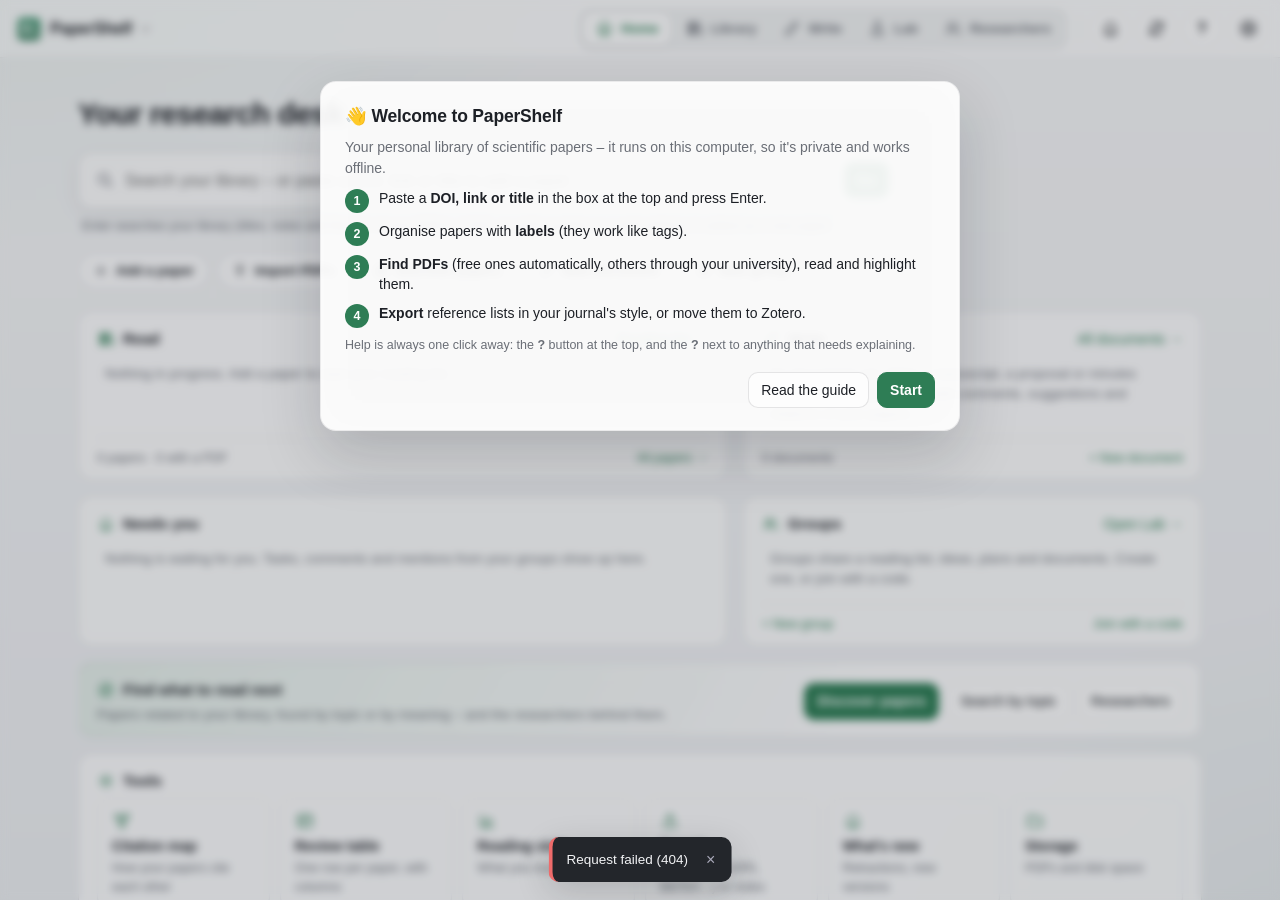
==== static/index.html @ 54913c56 "Version 2.27" ====
<!doctype html>
<html lang="en">
<head>
<meta charset="utf-8">
<meta name="viewport" content="width=device-width, initial-scale=1">
<title>PaperShelf</title>
<link rel="icon" type="image/png" sizes="32x32" href="/static/icons/icon-32.png">
<link rel="icon" type="image/png" sizes="192x192" href="/static/icons/icon-192.png">
<link rel="apple-touch-icon" href="/static/icons/icon-180.png">
<link rel="manifest" href="/manifest.webmanifest">
<meta name="theme-color" content="#f2f3f5" media="(prefers-color-scheme: light)">
<meta name="theme-color" content="#17181b" media="(prefers-color-scheme: dark)">
<meta name="application-name" content="PaperShelf">
<meta name="apple-mobile-web-app-title" content="PaperShelf">
<link rel="stylesheet" href="/static/style.css">
</head>
<body class="look-glass">
<script>/* the look before anything is drawn (no flash of the wrong colour) */ try { const l = JSON.parse(localStorage.getItem('papershelf-look') || '{}'); if (l.look === 'flat') document.body.classList.remove('look-glass'); if (l.accent && l.accent !== 'green') document.body.dataset.accent = l.accent; } catch (e) { /* ignore */ }</script>
<div class="app">
  <header>
    <div class="menu-wrap brand-wrap">
      <button class="brand" id="brand-btn" type="button" title="Home (click the arrow for the menu)"><img src="/static/icons/icon-64.png" alt="" width="26" height="26">PaperShelf<svg class="brand-car" viewBox="0 0 10 6" aria-hidden="true"><path d="M1 1l4 4 4-4" fill="none" stroke="currentColor" stroke-width="1.6" stroke-linecap="round" stroke-linejoin="round"/></svg></button>
      <div class="menu brand-menu" id="brand-menu"></div>
    </div>
    <div id="tabs" class="navtabs">
    <div class="nt-read-group">
    <form id="add-form" class="tab-library-only" autocomplete="off">
      <span class="add-plus" aria-hidden="true"><svg class="i" viewBox="0 0 24 24" aria-hidden="true"><path d="M12 5.5v13M5.5 12h13"/></svg></span>
      <input id="add-input" class="input" placeholder="Add a paper: DOI, link or title…  ( n )">
      <button class="btn primary" id="add-btn" type="submit">Add</button>
      <div class="menu-wrap">
        <button class="btn icon" type="button" id="more-btn" title="More ways to add: PDF files, many papers, a label, a group…" aria-label="More ways to add"><svg class="i" viewBox="0 0 24 24" aria-hidden="true"><path d="M7 10l5 5 5-5"/></svg></button>
        <div class="menu" id="more-menu"></div>
      </div>
    </form>
    </div>
    <div class="grow"></div>
    <div class="nt-tools" role="tablist">
      <button data-tab="home" class="nt" title="Home: your desk – what to read, what to write, what needs you, and every tool"><svg class="nt-ico" viewBox="0 0 24 24" aria-hidden="true"><path d="M4 11 12 4l8 7M6 9.8V20h4.5v-5.5h3V20H18V9.8" fill="none" stroke="currentColor" stroke-width="1.7" stroke-linejoin="round" stroke-linecap="round"/></svg><span>Home</span></button>
      <button data-tab="library" class="nt" title="All your papers, read ones included – with map, review tables, Discover and exports"><svg class="nt-ico" viewBox="0 0 24 24" aria-hidden="true"><path d="M4.5 4.5h3.2v15H4.5zM9.6 4.5h3.2v15H9.6zM14.6 5.6l3.1-.8 3.8 14.5-3.1.8z" fill="none" stroke="currentColor" stroke-width="1.7" stroke-linejoin="round"/><path d="M4.5 8h3.2M9.6 8h3.2M4.5 16h3.2M9.6 16h3.2" stroke="currentColor" stroke-width="1.4"/></svg><span>Library</span></button>
      <button data-tab="write" class="nt" title="Write: the documents of all your groups – write together, comment, suggest changes, cite your papers"><svg class="nt-ico" viewBox="0 0 24 24" aria-hidden="true"><path d="M5 19.5l1-4L16.5 5a1.9 1.9 0 0 1 2.7 2.7L8.7 18.2z" fill="none" stroke="currentColor" stroke-width="1.7" stroke-linejoin="round"/><path d="M14.5 7l2.6 2.6M5 19.5h5" fill="none" stroke="currentColor" stroke-width="1.6" stroke-linecap="round"/></svg><span>Write</span></button>
      <button data-tab="lab" class="nt" title="Lab: the research space of your groups – ideas, experiments, discussions, plans and tasks"><svg class="nt-ico" viewBox="0 0 24 24" aria-hidden="true"><path d="M9.5 3.5h5M10.5 3.5v5.2L5.3 17.6A2 2 0 0 0 7 20.5h10a2 2 0 0 0 1.7-2.9l-5.2-8.9V3.5" fill="none" stroke="currentColor" stroke-width="1.7" stroke-linejoin="round" stroke-linecap="round"/><path d="M7.6 14.5h8.8" stroke="currentColor" stroke-width="1.5"/></svg><span>Lab</span><span class="tab-n" id="tab-lab-n"></span></button>
      <button data-tab="people" class="nt" title="Researcher profiles: publications, citations, h-index"><svg class="nt-ico" viewBox="0 0 24 24" aria-hidden="true"><circle cx="9" cy="8.5" r="3.3" fill="none" stroke="currentColor" stroke-width="1.7"/><path d="M3 19.5c.6-3.4 3-5.3 6-5.3s5.4 1.9 6 5.3" fill="none" stroke="currentColor" stroke-width="1.7" stroke-linecap="round"/><path d="M15.6 5.6a3 3 0 0 1 0 5.8M17.6 14.4c1.8.6 3 2.3 3.4 5" fill="none" stroke="currentColor" stroke-width="1.7" stroke-linecap="round"/></svg><span>Researchers</span></button>
    </div>
    </div>
    <span class="hdr-sep" aria-hidden="true"></span>
    <button class="btn small update-btn" id="update-btn" style="display:none">⬆ Update</button>
    <button class="btn icon round feed-btn" id="feed-btn" type="button" title="What's new"><svg class="hb-ico" viewBox="0 0 24 24" aria-hidden="true"><path d="M6 16.5V11a6 6 0 0 1 12 0v5.5l1.6 1.8H4.4z" fill="none" stroke="currentColor" stroke-width="1.8" stroke-linejoin="round"/><path d="M10 20.5a2.2 2.2 0 0 0 4 0" fill="none" stroke="currentColor" stroke-width="1.8" stroke-linecap="round"/></svg><span class="feed-n" id="feed-n"></span></button>
    <button class="btn icon round" id="sync-btn" title="Update now"><svg class="sync-ico" viewBox="0 0 16 16" aria-hidden="true"><path d="M13.2 6.3A5.4 5.4 0 0 0 3.4 4.9M2.8 9.7a5.4 5.4 0 0 0 9.8 1.4" fill="none" stroke="currentColor" stroke-width="1.6" stroke-linecap="round"/><path d="M13.6 2.6v3.9H9.7M2.4 13.4V9.5h3.9" fill="none" stroke="currentColor" stroke-width="1.6" stroke-linecap="round" stroke-linejoin="round"/></svg></button>
    <button class="btn icon round" data-help="start" title="Guide and help"><span class="hb-q">?</span></button>
    <button class="btn icon round" id="settings-btn" title="Settings"><svg class="hb-ico" viewBox="0 0 24 24" aria-hidden="true"><path d="M12 15.2a3.2 3.2 0 1 0 0-6.4 3.2 3.2 0 0 0 0 6.4z" fill="none" stroke="currentColor" stroke-width="1.8"/><path d="M19.4 13.5a7.6 7.6 0 0 0 0-3l2-1.6-2-3.4-2.4 1a7.4 7.4 0 0 0-2.6-1.5L14 2.5h-4l-.4 2.5A7.4 7.4 0 0 0 7 6.5l-2.4-1-2 3.4 2 1.6a7.6 7.6 0 0 0 0 3l-2 1.6 2 3.4 2.4-1a7.4 7.4 0 0 0 2.6 1.5l.4 2.5h4l.4-2.5a7.4 7.4 0 0 0 2.6-1.5l2.4 1 2-3.4z" fill="none" stroke="currentColor" stroke-width="1.6" stroke-linejoin="round"/></svg></button>
  </header>

  <aside id="people-side" class="tab-people-only"></aside>
  <main id="people-main" class="tab-people-only"></main>
  <main id="lab-main" class="tab-lab-only"></main>
  <main id="home-main" class="tab-home-only"></main>
  <main id="write-main" class="tab-write-only"></main>

  <div id="side-hot"></div>
  <button class="btn icon side-toggle tab-people-only" id="people-side-toggle" type="button" title="Researchers list"><svg viewBox="0 0 16 16" aria-hidden="true"><path d="M2.5 4h11M2.5 8h11M2.5 12h11" stroke="currentColor" stroke-width="1.6" stroke-linecap="round"/></svg></button>
  <aside id="sidebar" class="tab-library-only">
    <div class="side-head"><span id="nav-head">Library</span><button id="side-pin" class="side-pin-btn" data-sidepin type="button" title="Keep the sidebar open"><svg viewBox="0 0 16 16" aria-hidden="true"><path d="M6 1.8h4l-.6 4 2.6 2.4v1.2H8.6V14L8 14.8 7.4 14V9.4H4V8.2l2.6-2.4z" fill="none" stroke="currentColor" stroke-width="1.3" stroke-linejoin="round"/></svg></button></div>
    <div id="nav"></div>
    <div class="side-head" id="labels-head"><span class="sec-toggle" data-sec="labels"></span><button id="new-group" type="button" title="New label">＋</button></div>
    <div id="labels-body"><div id="tree"></div></div>
    <div class="side-head" id="shares-head"><span class="sec-toggle" data-sec="shared"></span><button id="new-share" type="button" title="New group, or join one">＋</button></div>
    <div id="groups-body"><div id="sharelist"></div></div>
    <div class="side-head" id="kw-head">Keywords</div>
    <div id="kwcloud"></div>
  </aside>

  <main class="tab-library-only">
    <div class="view-head">
      <div class="vh-left"><button class="btn icon side-toggle" id="side-toggle" type="button" title="Show labels and lists (or move the mouse to the left edge)"><svg viewBox="0 0 16 16" aria-hidden="true"><path d="M2.5 4h11M2.5 8h11M2.5 12h11" stroke="currentColor" stroke-width="1.6" stroke-linecap="round"/></svg><span class="st-label">Labels</span></button>
        <div class="seg scope-seg" id="scope-seg" role="tablist"><button data-scope="library" title="Every paper, the ones you have read included – with the map and the review table"><svg class="i" viewBox="0 0 24 24" aria-hidden="true"><path d="M4.5 4.5h3.2v15H4.5zM9.6 4.5h3.2v15H9.6zM14.6 5.6l3.1-.8 3.8 14.5-3.1.8z"/><path d="M4.5 8h3.2M9.6 8h3.2M4.5 16h3.2M9.6 16h3.2"/></svg><span>All papers</span></button><button data-scope="reading" class="on" title="Only what you still have to read, or are reading"><svg class="i" viewBox="0 0 24 24" aria-hidden="true"><path d="M12 6.5C10.2 5 7.6 4.5 4 4.8v13.4c3.6-.3 6.2.2 8 1.7 1.8-1.5 4.4-2 8-1.7V4.8c-3.6-.3-6.2.2-8 1.7zM12 6.5v13.4"/></svg><span>Reading list</span><span class="tab-n" id="scope-n"></span></button><button data-scope="discover" title="Find what to read next: papers related to yours, or found by topic"><svg class="i" viewBox="0 0 24 24" aria-hidden="true"><circle cx="12" cy="12" r="8.5"/><path d="M15.6 8.4l-2.2 5-5 2.2 2.2-5z"/></svg><span>Discover</span></button></div>
        <div class="vh-title"><h1 id="view-title"></h1></div>
      </div>
      <div class="vh-center">
        <div class="seg mode-seg" id="mode-seg" role="tablist">
          <button data-mode="list" class="on" title="List of papers"><svg class="i" viewBox="0 0 24 24" aria-hidden="true"><path d="M5 7h14M5 12h14M5 17h14"/></svg><span class="ml">List</span></button>
          <button data-mode="map" title="Citation map of these papers"><svg class="i" viewBox="0 0 24 24" aria-hidden="true"><circle cx="6.5" cy="7" r="2.3"/><circle cx="17.5" cy="6.5" r="2.3"/><circle cx="12" cy="17.5" r="2.3"/><path d="M8.5 8.4l2.4 7M15.8 8.5l-2.6 7M8.9 7h6.3"/></svg><span class="ml">Map</span></button>
          <button data-mode="table" title="Review table of a label or a group: one row per paper, with columns such as aim, method, result… (in a group it is shared with the members)"><svg class="i" viewBox="0 0 24 24" aria-hidden="true"><rect x="4" y="5" width="16" height="14" rx="2.2"/><path d="M4 10h16M10 10v9"/></svg><span class="ml">Table</span></button>
        </div>
        <div class="filters" id="filters"></div>
      </div>
      <div class="head-right">
        <label class="search-box"><svg viewBox="0 0 24 24" aria-hidden="true"><circle cx="10.5" cy="10.5" r="6" fill="none" stroke="currentColor" stroke-width="1.9"/><path d="M15 15l5 5" stroke="currentColor" stroke-width="1.9" stroke-linecap="round"/></svg><input id="search" type="search" placeholder="Search titles, notes, PDFs…" title="Searches titles, authors, journals, keywords, abstracts, notes – and the text inside your PDFs"><kbd>/</kbd></label>
      </div>
    </div>
    <div class="sub view-sub-bar" id="view-sub"></div>
    <div class="toolbar" id="list-toolbar">
      <label class="sel-all" title="Select all the papers shown"><input type="checkbox" id="select-all"></label>
      <span class="count-label" id="count-label">0 papers</span>
      <div id="bulk">
        <select id="bulk-group"><option value="">Add label…</option></select>
        <select id="bulk-share"><option value="">Share…</option></select>
        <button class="btn small" id="bulk-remove" style="display:none">Remove this label</button>
        <select id="bulk-status"><option value="">Set status…</option><option value="to_read">To read</option><option value="reading">Reading</option><option value="read">Read</option></select>
        <button class="btn small" id="bulk-pdf">⬇ Find PDFs</button>
        <button class="btn small" id="bulk-delpdf" title="Move the PDF files of the selected papers to the Trash – the papers stay">🗑 Delete PDFs</button>
        <button class="btn small" id="bulk-notes" title="Download the notes of the selected papers, each with its reference">📝 Export notes</button>
        <button class="btn small danger" id="bulk-delete">Delete</button>
      </div>
      <div class="grow"></div>
      <label class="check" id="incl-sub-wrap" style="display:none"><input type="checkbox" id="incl-sub"> include sub-labels</label>
      <div class="view-opts">
        <label class="vo" title="Show the papers as one list, or grouped by label"><svg viewBox="0 0 24 24" aria-hidden="true"><rect x="3.5" y="4" width="17" height="6.5" rx="1.8" fill="none" stroke="currentColor" stroke-width="1.8"/><rect x="3.5" y="13.5" width="17" height="6.5" rx="1.8" fill="none" stroke="currentColor" stroke-width="1.8"/></svg><select id="arr-sel"><option value="list">No grouping</option><option value="each">By label</option><option value="combo">By label combination</option></select></label>
        <label class="vo" title="Sort"><svg viewBox="0 0 24 24" aria-hidden="true"><path d="M7 4v16M3.5 16.5 7 20l3.5-3.5M17 20V4M13.5 7.5 17 4l3.5 3.5" fill="none" stroke="currentColor" stroke-width="1.8" stroke-linecap="round" stroke-linejoin="round"/></svg><select id="sort"></select></label>
        <label class="vo vo-toggle" title="Show keywords and more under each paper"><input type="checkbox" id="details-toggle"><svg viewBox="0 0 24 24" aria-hidden="true"><path d="M4 6h16M4 11h10M4 16h16M4 20.5h7" fill="none" stroke="currentColor" stroke-width="1.8" stroke-linecap="round"/></svg><span>Details</span></label>
      </div>
      <button class="btn small vo-export" id="export-btn" title="Export references (APA, Nature… / Zotero / BibTeX) or notes"><svg viewBox="0 0 24 24" aria-hidden="true"><path d="M12 4v11M7.5 10.5 12 15l4.5-4.5M5 19.5h14" fill="none" stroke="currentColor" stroke-width="1.8" stroke-linecap="round" stroke-linejoin="round"/></svg><span>Export</span></button>
    </div>
    <div id="list"></div>
    <div id="map-view" class="mode-view"></div>
    <div id="discover-view" class="mode-view"></div>
    <div id="review-view" class="mode-view"></div>
  </main>
</div>

<section id="detail" aria-label="Paper details">
  <div class="d-top"><span class="saved" id="saved">✓ Saved</span><button class="btn small" id="close-detail">Close ✕</button></div>
  <div id="detail-body"></div>
</section>

<section id="reader" aria-label="PDF reader"></section>
<section id="help" aria-label="Guide"></section>

<input type="file" id="attach-input" accept="application/pdf,.pdf" hidden>
<input type="file" id="import-input" accept="application/pdf,.pdf" multiple hidden>
<div id="toasts"></div>
<div id="drop-overlay">Drop PDF files to add them to your library</div>

<script src="/static/iconize.js"></script>
<script src="/static/app.js"></script>
<script src="/static/graph.js"></script>
<script src="/static/discover.js"></script>
<script src="/static/reader.js"></script>
<script src="/static/people.js"></script>
<script src="/static/help.js"></script>
<script src="/static/update.js"></script>
<script src="/static/suggest.js"></script>
<script src="/static/shares.js"></script>
<script src="/static/home.js"></script>
<script src="/static/notes.js"></script>
<script src="/static/appinstall.js"></script>
<script src="/static/smart.js"></script>
  <script src="/static/docs.js"></script>
  <script src="/static/lab.js"></script>
</body>
</html>
---- static/style.css ----
:root {
  --bg: #f5f4f0; --panel: #ffffff; --side: #ecebe6; --border: #dedcd4; --border-soft: #eae8e1;
  --text: #1d2026; --muted: #6a6e76; --faint: #9a9da3;
  --accent: #2e7d55; --accent-ink: #ffffff; --accent-soft: #e2f1e8;
  --danger: #c23b3b; --ok: #2b8551; --warn: #b7791f;
  --chip: #eeece6; --hover: #f1f0eb; --sel: #e6f2ea;
  --shadow: 0 10px 34px rgba(20, 22, 26, .16); --radius: 10px;
}
@media (prefers-color-scheme: dark) {
  :root {
    --bg: #16171a; --panel: #1e2023; --side: #1a1b1e; --border: #2f3237; --border-soft: #26282c;
    --text: #e6e7e9; --muted: #9c9fa6; --faint: #6f737a;
    --accent: #5cc48b; --accent-ink: #0d1a12; --accent-soft: #1d3527;
    --danger: #ef6b6b; --ok: #4fc282; --warn: #e2a84b;
    --chip: #2a2c31; --hover: #24262a; --sel: #1c2c22; --shadow: 0 10px 34px rgba(0,0,0,.55);
  }
}
* { box-sizing: border-box; }
html, body { height: 100%; margin: 0; }
body { font: 14px/1.45 -apple-system, BlinkMacSystemFont, "SF Pro Text", "Segoe UI", Roboto, sans-serif;
  background: var(--bg); color: var(--text); -webkit-font-smoothing: antialiased; }
button, input, select, textarea { font: inherit; color: inherit; }
a { color: var(--accent); }
.app { display: grid; grid-template-columns: 264px 1fr; grid-template-rows: minmax(58px, auto) 1fr; height: 100vh; }

/* Header */
header { grid-column: 1 / 3; display: flex; align-items: center; gap: 12px; padding: 0 14px;
  background: var(--panel); border-bottom: 1px solid var(--border); }
.brand { display: flex; align-items: center; gap: 8px; font-weight: 700; font-size: 16px; width: 236px; flex-shrink: 0; letter-spacing: -.01em; }
.brand span { font-size: 20px; }
#add-form { flex: 1; display: flex; gap: 6px; min-width: 0; max-width: 760px; position: relative; }
.input { background: var(--bg); border: 1px solid var(--border); border-radius: 8px; padding: 8px 11px; outline: none; min-width: 0; }
.input:focus { border-color: var(--accent); box-shadow: 0 0 0 3px var(--accent-soft); }
#add-input { flex: 1; }
#search { width: 240px; }
.btn { display: inline-flex; align-items: center; gap: 6px; border: 1px solid var(--border); background: var(--panel);
  border-radius: 8px; padding: 7px 12px; cursor: pointer; white-space: nowrap; text-decoration: none; color: var(--text); }
.btn:hover { background: var(--hover); }
.btn.primary { background: var(--accent); border-color: var(--accent); color: var(--accent-ink); font-weight: 600; }
.btn.primary:hover { filter: brightness(1.06); }
.btn.danger { color: var(--danger); }
.btn.small { padding: 4px 9px; font-size: 13px; }
.btn.icon { padding: 7px 10px; }
.btn:disabled { opacity: .55; cursor: default; }
.btn.busy { pointer-events: none; opacity: .75; }
.spin { width: 13px; height: 13px; border: 2px solid currentColor; border-right-color: transparent; border-radius: 50%; animation: spin .7s linear infinite; display: inline-block; }
@keyframes spin { to { transform: rotate(360deg); } }
.menu-wrap { position: relative; }
.menu { position: absolute; top: calc(100% + 6px); right: 0; background: var(--panel); border: 1px solid var(--border);
  border-radius: var(--radius); box-shadow: var(--shadow); padding: 6px; min-width: 230px; z-index: 40; display: none; }
.menu.open { display: block; }
.menu button { display: block; width: 100%; text-align: left; border: 0; background: none; padding: 8px 10px; border-radius: 6px; cursor: pointer; }
.menu button:hover { background: var(--hover); }
.menu small { display: block; color: var(--muted); font-size: 12px; }

/* Sidebar */
aside { background: var(--side); border-right: 1px solid var(--border); overflow-y: auto; padding: 12px 8px 30px; }
.side-head { display: flex; align-items: center; justify-content: space-between; font-size: 11px; font-weight: 700;
  text-transform: uppercase; letter-spacing: .06em; color: var(--muted); padding: 14px 8px 6px; }
.side-head button { border: 0; background: none; color: var(--muted); cursor: pointer; font-size: 17px; line-height: 1; padding: 0 4px; border-radius: 4px; }
.side-head button:hover { color: var(--text); background: var(--hover); }
.side-head.drop { background: var(--accent-soft); border-radius: 6px; }
.nav-item { display: flex; align-items: center; gap: 7px; padding: 6px 8px; border-radius: 7px; cursor: pointer; user-select: none; position: relative; }
.nav-item:hover { background: var(--hover); }
.nav-item.active { background: var(--accent-soft); color: var(--accent); font-weight: 600; }
.nav-item .ico { width: 18px; text-align: center; flex-shrink: 0; opacity: .85; }
.nav-item .label { flex: 1; overflow: hidden; text-overflow: ellipsis; white-space: nowrap; }
.nav-item .count { color: var(--faint); font-size: 12px; font-variant-numeric: tabular-nums; }
.nav-item.drop { outline: 2px dashed var(--accent); background: var(--accent-soft); }
.caret { width: 14px; font-size: 11px; color: var(--muted); text-align: center; flex-shrink: 0; cursor: pointer; }
.caret.invisible { visibility: hidden; }
.g-actions { display: none; gap: 1px; }
.group-item:hover .g-actions, .share-item:hover .g-actions { display: flex; }
.group-item:hover .count { display: none; }
.g-actions button { border: 0; background: none; cursor: pointer; padding: 1px 4px; border-radius: 4px; font-size: 12px; color: var(--muted); }
.g-actions button:hover { background: var(--panel); color: var(--text); }
.empty-hint { color: var(--muted); font-size: 12.5px; padding: 4px 10px 8px; line-height: 1.4; }
#kwcloud { display: flex; flex-wrap: wrap; gap: 5px; padding: 2px 6px; }
.kw { border: 1px solid var(--border); background: var(--panel); border-radius: 20px; padding: 2px 9px; font-size: 12px; cursor: pointer; }
.kw span { color: var(--faint); margin-left: 2px; }
.kw:hover { border-color: var(--accent); }
.kw.active { background: var(--accent); border-color: var(--accent); color: var(--accent-ink); }
.kw.active span { color: inherit; opacity: .8; }

/* Main list */
main { display: flex; flex-direction: column; min-width: 0; overflow: hidden; }
.view-head { padding: 18px 24px 8px; display: flex; align-items: flex-end; justify-content: space-between; gap: 16px; flex-wrap: wrap; }
.view-head h1 { margin: 0; font-size: 21px; letter-spacing: -.015em; }
.view-head .sub { color: var(--muted); font-size: 13px; margin-top: 2px; }
.filters { display: flex; gap: 6px; flex-wrap: wrap; }
.fchip { display: inline-flex; align-items: center; gap: 6px; background: var(--accent-soft); color: var(--accent); border-radius: 20px; padding: 3px 6px 3px 10px; font-size: 12.5px; }
.fchip button { border: 0; background: none; color: inherit; cursor: pointer; font-size: 14px; line-height: 1; padding: 0 3px; }
.toolbar { display: flex; align-items: center; gap: 8px; padding: 8px 24px; border-bottom: 1px solid var(--border-soft); flex-wrap: wrap; min-height: 50px; }
.toolbar .grow { flex: 1; }
.toolbar label.check { display: flex; align-items: center; gap: 7px; color: var(--muted); cursor: pointer; }
.toolbar select { background: var(--panel); border: 1px solid var(--border); border-radius: 8px; padding: 6px 8px; }
#bulk { display: none; align-items: center; gap: 6px; flex-wrap: wrap; }
#bulk.show { display: flex; }
#list { flex: 1; overflow-y: auto; padding: 6px 14px 60px; }
.row { display: grid; grid-template-columns: 22px 26px 1fr auto; gap: 8px; align-items: start; padding: 11px 10px;
  border-radius: var(--radius); cursor: pointer; border: 1px solid transparent; }
.row:hover { background: var(--panel); border-color: var(--border-soft); }
.row.selected { background: var(--sel); }
.row.open { border-color: var(--accent); background: var(--panel); }
.row input[type=checkbox] { margin-top: 4px; cursor: pointer; }
.star { border: 0; background: none; cursor: pointer; font-size: 17px; line-height: 1.2; color: var(--faint); padding: 0; }
.star.on { color: #e0a100; }
.row-title { font-weight: 600; font-size: 14.5px; line-height: 1.35; }
.row-meta { color: var(--muted); font-size: 13px; margin-top: 2px; }
.row-chips { display: flex; flex-wrap: wrap; gap: 4px; margin-top: 6px; }
.chip { background: var(--chip); border-radius: 5px; padding: 1px 7px; font-size: 11.5px; color: var(--muted); }
.chip:hover { color: var(--accent); }
.row-side { display: flex; flex-direction: column; align-items: flex-end; gap: 6px; }
.pill { font-size: 11px; font-weight: 600; border-radius: 20px; padding: 2px 8px; white-space: nowrap; }
.s-to_read { background: var(--chip); color: var(--muted); }
.s-reading { background: rgba(183, 121, 31, .15); color: var(--warn); }
.s-read { background: rgba(43, 133, 81, .14); color: var(--ok); }
.pdf-badge { font-size: 10.5px; font-weight: 700; color: var(--danger); border: 1px solid currentColor; border-radius: 4px; padding: 0 4px; letter-spacing: .03em; }
.empty { text-align: center; color: var(--muted); padding: 70px 20px; max-width: 520px; margin: 0 auto; }
.empty h2 { color: var(--text); font-size: 18px; margin: 10px 0 6px; }
.empty .big { font-size: 42px; }
.empty ul { text-align: left; display: inline-block; margin: 14px 0 0; padding-left: 18px; line-height: 1.8; }
.empty code, code { background: var(--chip); border-radius: 4px; padding: 1px 5px; font-size: 12.5px; }

/* Detail drawer */
#detail { position: fixed; top: var(--hdr, 58px); right: 0; bottom: 0; width: min(500px, 100vw); background: var(--panel);
  border-left: 1px solid var(--border); box-shadow: var(--shadow); transform: translateX(105%); transition: transform .2s ease;
  display: flex; flex-direction: column; z-index: 30; }
#detail.open { transform: none; }
@media (min-width: 1250px) { body.detail-open main.tab-library-only { margin-right: min(500px, 100vw); } }
.d-top { display: flex; align-items: center; justify-content: space-between; padding: 12px 18px; border-bottom: 1px solid var(--border-soft); }
.d-top .saved { color: var(--ok); font-size: 12.5px; opacity: 0; transition: opacity .3s; }
.d-top .saved.show { opacity: 1; }
#detail-body { overflow-y: auto; padding: 14px 18px 40px; }
.d-actions { display: flex; flex-wrap: wrap; gap: 6px; margin-bottom: 14px; }
.seg { display: inline-flex; border: 1px solid var(--border); border-radius: 8px; overflow: hidden; margin-bottom: 14px; }
.seg button { border: 0; background: var(--panel); padding: 6px 14px; cursor: pointer; border-right: 1px solid var(--border); }
.seg button:last-child { border-right: 0; }
.seg button.on { background: var(--accent); color: var(--accent-ink); font-weight: 600; }
.fld { display: block; margin-bottom: 12px; }
.fld > span, .fld > summary { display: block; font-size: 11.5px; font-weight: 700; color: var(--muted); text-transform: uppercase; letter-spacing: .04em; margin-bottom: 4px; cursor: default; }
.fld > summary { cursor: pointer; }
.fld em { text-transform: none; font-weight: 400; letter-spacing: 0; font-style: normal; color: var(--faint); }
.fld input, .fld textarea, .fld select { width: 100%; background: var(--bg); border: 1px solid var(--border); border-radius: 7px; padding: 7px 9px; outline: none; resize: vertical; }
.fld input:focus, .fld textarea:focus, .fld select:focus { border-color: var(--accent); box-shadow: 0 0 0 3px var(--accent-soft); }
.fld textarea[data-f=title] { font-weight: 600; font-size: 15px; }
.grid3 { display: grid; grid-template-columns: 1fr 1fr 1fr; gap: 8px; }
.grid3 .span2 { grid-column: span 2; }
.kw-edit { display: flex; flex-wrap: wrap; gap: 5px; align-items: center; background: var(--bg); border: 1px solid var(--border); border-radius: 7px; padding: 6px; }
.kw-edit .chip { display: inline-flex; align-items: center; gap: 3px; color: var(--text); font-size: 12.5px; padding: 2px 4px 2px 8px; }
.kw-edit .chip button { border: 0; background: none; cursor: pointer; color: var(--muted); padding: 0 3px; }
.kw-edit input { border: 0 !important; box-shadow: none !important; background: none !important; flex: 1; min-width: 120px; padding: 3px !important; }
.group-checks { background: var(--bg); border: 1px solid var(--border); border-radius: 7px; padding: 6px 8px; max-height: 190px; overflow-y: auto; }
.group-checks label { display: flex; align-items: center; gap: 7px; padding: 2px 0; cursor: pointer; }
.cite-box { background: var(--bg); border: 1px solid var(--border); border-radius: 7px; padding: 9px 11px; padding-left: 30px; text-indent: -20px; font-family: "Times New Roman", Georgia, serif; font-size: 15px; line-height: 1.5; word-break: break-word; }
.d-foot { color: var(--faint); font-size: 12px; margin-top: 18px; word-break: break-all; }
.linklike { border: 0; background: none; color: var(--accent); cursor: pointer; padding: 0; font-size: inherit; }

/* Modals, toasts, overlay */
.modal-wrap { position: fixed; inset: 0; background: rgba(10, 12, 16, .38); display: flex; align-items: flex-start; justify-content: center; padding: 9vh 16px; z-index: 60; overflow-y: auto; }
.modal { background: var(--panel); border-radius: 14px; box-shadow: var(--shadow); width: 470px; max-width: 100%; padding: 20px 22px; }
.modal.wide { width: 640px; }
.modal h3 { margin: 0 0 6px; font-size: 17px; }
.modal p { margin: 4px 0 10px; }
.muted { color: var(--muted); }
.modal .input.wide, .modal textarea.input { width: 100%; }
.modal-actions { display: flex; justify-content: flex-end; gap: 8px; margin-top: 18px; flex-wrap: wrap; }
.opt { display: flex; gap: 10px; align-items: flex-start; padding: 8px 10px; border: 1px solid var(--border); border-radius: 8px; margin-bottom: 6px; cursor: pointer; }
.opt:has(input:checked) { border-color: var(--accent); background: var(--accent-soft); }
.opt input { margin-top: 3px; }
.opt small { display: block; color: var(--muted); }
.opt.disabled { opacity: .5; pointer-events: none; }
.section-label { font-size: 11.5px; font-weight: 700; color: var(--muted); text-transform: uppercase; letter-spacing: .04em; margin: 14px 0 6px; }
.progress-list { max-height: 260px; overflow-y: auto; font-size: 13px; margin-top: 10px; }
.progress-list div { padding: 3px 0; border-bottom: 1px solid var(--border-soft); overflow: hidden; text-overflow: ellipsis; white-space: nowrap; }
.tried { font-size: 12.5px; color: var(--muted); margin: 8px 0 0; padding-left: 18px; }
.tried li { margin-bottom: 3px; word-break: break-all; }
.bookmarklet { display: inline-block; background: var(--accent); color: var(--accent-ink); font-weight: 600; text-decoration: none; padding: 6px 12px; border-radius: 8px; cursor: grab; margin: 4px 6px 4px 0; }
#toasts { position: fixed; bottom: 18px; left: 50%; transform: translateX(-50%); display: flex; flex-direction: column; gap: 8px; z-index: 80; align-items: center; pointer-events: none; }
.toast { pointer-events: auto; background: #23262b; color: #f2f3f5; border-radius: 10px; padding: 10px 10px 10px 14px; box-shadow: var(--shadow); display: flex; gap: 12px; align-items: center; max-width: min(620px, 92vw); font-size: 13.5px; animation: up .18s ease; }
.toast.ok { border-left: 4px solid #4fc282; }
.toast.error { border-left: 4px solid #ef6b6b; }
.toast.info { border-left: 4px solid var(--accent); }
.toast button { background: none; border: 0; color: #aab; cursor: pointer; font-size: 16px; }
.toast.out { opacity: 0; transition: opacity .2s; }
@keyframes up { from { transform: translateY(8px); opacity: 0; } }
#drop-overlay { position: fixed; inset: 0; background: color-mix(in srgb, var(--accent) 14%, transparent); border: 3px dashed var(--accent); z-index: 70; display: none; align-items: center; justify-content: center; font-size: 20px; font-weight: 700; color: var(--accent); pointer-events: none; }
#drop-overlay.show { display: flex; }

@media (max-width: 860px) {
  .app { grid-template-columns: 1fr; }
  aside { display: none; }
  .brand { width: auto; }
  #search { width: 140px; }
}

/* ---------- v2 additions ---------- */
.small { font-size: 12.5px; }
.grow { flex: 1; }
.head-right { display: flex; align-items: center; gap: 10px; flex-wrap: wrap; justify-content: flex-end; }
.mode-seg { margin-bottom: 0; }
.mode-seg button { padding: 5px 12px; font-size: 13px; }
.mode-view { flex: 1; min-height: 0; display: none; }
#discover-view { overflow-y: auto; padding: 4px 24px 60px; }
.gchip { background: var(--chip); color: var(--muted); border-radius: 5px; padding: 1px 7px; font-size: 11.5px; cursor: pointer; }
.gchip:hover { text-decoration: underline; }
.hl-badge { font-size: 11px; color: var(--muted); }
#sync-btn { display: inline-flex; align-items: center; justify-content: center; }
.btn.round { border-radius: 50%; width: 36px; height: 36px; padding: 0; }
#sync-btn .sync-ico { width: 17px; height: 17px; }
#sync-btn.spinning .sync-ico { animation: spin 1s linear infinite; transform-origin: 50% 50%; }
#sync-btn.warn { color: var(--danger); border-color: var(--danger); }
.fld-row { display: flex !important; align-items: center; justify-content: space-between; gap: 8px; }
.fld-row select { width: auto !important; text-transform: none; font-weight: 400; letter-spacing: 0; font-size: 12.5px; padding: 3px 6px !important; }
.net-box, .hl-summary { background: var(--bg); border: 1px solid var(--border); border-radius: 7px; padding: 9px 11px; font-size: 13px; }
.net-box ul { margin: 4px 0 6px; padding-left: 18px; }
.net-box li { margin: 2px 0; }
.net-box .linklike { text-align: left; }
.net-sub { margin-top: 8px; font-weight: 600; font-size: 12.5px; }
details.help { margin: 8px 0; font-size: 13px; }
details.help summary { cursor: pointer; color: var(--accent); }
details.help ol { padding-left: 20px; line-height: 1.55; }
p.small { font-size: 12.5px; }

/* Map */
#map-view { flex-direction: column; }
.map-bar { display: flex; align-items: center; gap: 10px; padding: 8px 24px; border-bottom: 1px solid var(--border-soft); flex-wrap: wrap; }
.map-bar select { background: var(--panel); border: 1px solid var(--border); border-radius: 8px; padding: 5px 8px; }
.map-bar label.check { display: flex; align-items: center; gap: 6px; color: var(--muted); cursor: pointer; font-size: 13px; }
.small-seg { margin: 0; }
.small-seg button { padding: 4px 10px; font-size: 12.5px; }
.map-wrap { position: relative; flex: 1; min-height: 300px; overflow: hidden; }
#map-canvas { position: absolute; inset: 0; cursor: grab; }
.map-tip { position: absolute; display: none; max-width: 320px; background: var(--panel); border: 1px solid var(--border); box-shadow: var(--shadow); border-radius: 9px; padding: 9px 11px; font-size: 12.5px; pointer-events: none; z-index: 2; }
.map-tip b { display: block; font-size: 13px; margin-bottom: 3px; }
.map-legend { position: absolute; left: 14px; bottom: 34px; background: color-mix(in srgb, var(--panel) 88%, transparent); border: 1px solid var(--border-soft); border-radius: 8px; padding: 7px 10px; font-size: 12px; max-width: 240px; }
.map-legend div { display: flex; align-items: center; gap: 7px; margin: 2px 0; white-space: nowrap; overflow: hidden; text-overflow: ellipsis; }
.dot { width: 10px; height: 10px; border-radius: 50%; display: inline-block; flex-shrink: 0; }
.dot.ghost { border: 1.5px dashed var(--muted); }
.map-msg { position: absolute; top: 40%; left: 50%; transform: translate(-50%, -50%); text-align: center; color: var(--muted); background: var(--panel); padding: 14px 20px; border-radius: 10px; border: 1px solid var(--border-soft); }
.map-help { position: absolute; left: 14px; bottom: 8px; }

/* Discover */
.s-head { display: flex; align-items: center; justify-content: space-between; gap: 10px; padding: 10px 0; }
.s-note { background: var(--accent-soft); border-radius: 8px; padding: 9px 12px; font-size: 13px; display: flex; align-items: center; gap: 10px; justify-content: space-between; flex-wrap: wrap; }
.s-section h3 { margin: 22px 0 2px; font-size: 15px; }
.s-section > p { margin: 0 0 10px; }
.s-grid { display: grid; grid-template-columns: repeat(auto-fill, minmax(340px, 1fr)); gap: 10px; }
.s-card { background: var(--panel); border: 1px solid var(--border-soft); border-radius: var(--radius); padding: 11px 13px; display: flex; flex-direction: column; gap: 4px; }
.s-title { font-weight: 600; line-height: 1.35; }
.s-meta { color: var(--muted); font-size: 12.5px; }
.s-foot { display: flex; align-items: center; gap: 8px; margin-top: auto; padding-top: 6px; }
.s-reason { font-size: 11.5px; background: var(--chip); border-radius: 5px; padding: 2px 7px; color: var(--muted); }
.big-spin { width: 28px; height: 28px; color: var(--accent); }

/* Reader */
#reader { position: fixed; inset: 0; z-index: 50; background: var(--bg); display: none; flex-direction: column; }
#reader.open { display: flex; }
.r-bar { display: flex; align-items: center; gap: 12px; padding: 8px 14px; background: var(--panel); border-bottom: 1px solid var(--border); }
.r-title { flex: 1; min-width: 0; font-weight: 600; white-space: nowrap; overflow: hidden; text-overflow: ellipsis; }
.r-tools { display: flex; align-items: center; gap: 6px; flex-wrap: wrap; }
.r-zoom { min-width: 42px; text-align: center; }
.r-colors { display: inline-flex; gap: 4px; margin: 0 6px; }
.r-color { width: 20px; height: 20px; border-radius: 50%; border: 2px solid transparent; cursor: pointer; padding: 0; box-shadow: inset 0 0 0 1px rgba(0,0,0,.15); }
.r-color.on { border-color: var(--text); }
.r-body { flex: 1; display: flex; min-height: 0; }
.r-pages { flex: 1; overflow: auto; padding: 20px 24px 60px; background: #8a8d93; display: flex; flex-direction: column; align-items: center; gap: 16px; }
@media (prefers-color-scheme: dark) { .r-pages { background: #0d0e10; } }
.r-loading { color: #fff; padding: 40px; }
.r-page { position: relative; background: #fff; box-shadow: 0 2px 12px rgba(0,0,0,.35); flex-shrink: 0; }
.r-page canvas { position: absolute; left: 0; top: 0; }
.r-pnum { position: absolute; right: -34px; bottom: 0; font-size: 11px; color: rgba(255,255,255,.75); }
.hl-layer { position: absolute; inset: 0; pointer-events: none; }
.hl { position: absolute; opacity: .38; mix-blend-mode: multiply; border-radius: 2px; }
.hl.has-note { box-shadow: 0 2px 0 0 rgba(0,0,0,.45); }
.hl.flash { animation: flash 1.2s ease; }
@keyframes flash { 0%, 100% { opacity: .38; } 30%, 60% { opacity: .9; } }
.r-side { width: 300px; flex-shrink: 0; background: var(--panel); border-left: 1px solid var(--border); display: flex; flex-direction: column; min-height: 0; }
.r-side-head { font-weight: 700; padding: 12px 14px 2px; }
.r-hint { padding: 0 14px 8px; }
#r-list { flex: 1; overflow-y: auto; padding: 0 10px; }
.r-item { border: 1px solid var(--border-soft); border-radius: 8px; padding: 7px 9px; margin-bottom: 7px; cursor: pointer; font-size: 12.5px; }
.r-item:hover { border-color: var(--accent); }
.r-item-head { display: flex; align-items: center; gap: 6px; color: var(--muted); font-size: 11.5px; margin-bottom: 2px; }
.r-item-text { display: -webkit-box; -webkit-line-clamp: 4; -webkit-box-orient: vertical; overflow: hidden; }
.r-item-note { margin-top: 4px; padding-top: 4px; border-top: 1px dashed var(--border); color: var(--accent); }
.r-side-foot { display: flex; gap: 6px; padding: 10px; border-top: 1px solid var(--border-soft); }
.r-pop { position: fixed; display: none; z-index: 55; background: var(--panel); border: 1px solid var(--border); box-shadow: var(--shadow); border-radius: 10px; padding: 8px; width: 300px; }
.r-pop-row { display: flex; align-items: center; gap: 6px; }
.r-pop textarea { width: 100%; margin-top: 6px; }
.r-quote { font-size: 12.5px; color: var(--muted); margin: 6px 2px 0; max-height: 90px; overflow: auto; }
body.reader-open { overflow: hidden; }

/* PDF.js text layer (from pdf_viewer.css, Apache-2.0) */
.textLayer { position: absolute; text-align: initial; inset: 0; overflow: clip; opacity: 1; line-height: 1; text-size-adjust: none; -webkit-text-size-adjust: none; forced-color-adjust: none; transform-origin: 0 0; caret-color: CanvasText; z-index: 0; }
.textLayer :is(span, br) { color: transparent; position: absolute; white-space: pre; cursor: text; transform-origin: 0% 0%; }
.textLayer > :not(.markedContent), .textLayer .markedContent span:not(.markedContent) { z-index: 1; }
.textLayer span.markedContent { top: 0; height: 0; }
.textLayer ::selection { background: rgba(0, 0, 255, .25); }
.textLayer br::selection { background: transparent; }
.textLayer .endOfContent { display: block; position: absolute; inset: 100% 0 0; z-index: 0; cursor: default; user-select: none; }
.textLayer.selecting .endOfContent { top: 0; }
.s-reason, .s-foot .muted { white-space: nowrap; }
.s-foot { flex-wrap: wrap; }
.group-checks input[type=checkbox], .fld input[type=checkbox] { width: auto; margin: 0; }
.group-checks label { justify-content: flex-start; }

/* ---------- v3: tabs, library access, researchers ---------- */
.brand { width: auto; margin-right: 4px; }
header .tabs { margin: 0; flex-shrink: 0; }
header .tabs button { padding: 6px 12px; font-size: 13px; }
.tab-people-only { display: none !important; }
body.tab-people .tab-people-only { display: revert !important; }
body.tab-people aside.tab-people-only, body.tab-people main.tab-people-only { display: block !important; }
body.tab-people .tab-library-only { display: none !important; }
body.tab-people #detail { display: none; }
.proxy-row { display: grid; grid-template-columns: 1fr 2fr auto auto; gap: 6px; margin-bottom: 6px; }
.lib-btns { display: flex; flex-wrap: wrap; gap: 6px; margin: -6px 0 14px; }
.lib-btns .btn { border-style: dashed; }

/* Researchers */
#people-side { background: var(--side); border-right: 1px solid var(--border); overflow-y: auto; padding: 12px 8px 30px; }
#people-main { overflow-y: auto; padding: 18px 28px 80px; }
.person-item { display: flex; align-items: center; gap: 9px; padding: 7px 8px; border-radius: 8px; cursor: pointer; }
.person-item:hover { background: var(--hover); }
.person-item.active { background: var(--accent-soft); }
.person-item .pi-name { font-weight: 600; font-size: 13.5px; }
.person-item .pi-sub { color: var(--muted); font-size: 12px; white-space: nowrap; overflow: hidden; text-overflow: ellipsis; max-width: 170px; }
.avatar { border-radius: 50%; object-fit: cover; flex-shrink: 0; display: inline-flex; align-items: center; justify-content: center; background: var(--accent-soft); color: var(--accent); font-weight: 700; }
.me-badge { font-size: 10px; background: var(--accent); color: var(--accent-ink); border-radius: 4px; padding: 0 5px; margin-left: 4px; }
.p-search { max-width: 760px; margin: 30px auto; }
.p-search h1 { font-size: 22px; margin: 0 0 6px; }
.p-search form { display: flex; gap: 8px; margin: 16px 0; }
.p-search input { flex: 1; font-size: 15px; padding: 10px 13px; }
.cand { display: flex; gap: 12px; align-items: center; background: var(--panel); border: 1px solid var(--border-soft); border-radius: var(--radius); padding: 12px 14px; margin-bottom: 8px; }
.cand .grow { min-width: 0; }
.src-badge { font-size: 10.5px; font-weight: 700; border-radius: 4px; padding: 1px 5px; margin-right: 3px; background: var(--chip); color: var(--muted); }
.src-badge.orcid { background: #a6ce39; color: #fff; }
.src-badge.openalex { background: #e8eefc; color: #2c64d6; }
.hero { display: flex; gap: 20px; align-items: flex-start; background: var(--panel); border: 1px solid var(--border-soft); border-radius: 14px; padding: 20px; }
.hero h1 { margin: 0 0 4px; font-size: 24px; }
.hero .cur { font-size: 14.5px; }
.hero .links { margin-top: 8px; display: flex; gap: 6px; flex-wrap: wrap; }
.hero .bio { color: var(--muted); font-size: 13.5px; margin-top: 8px; max-width: 70ch; }
.photo-credit { font-size: 10.5px; color: var(--faint); text-align: center; margin-top: 3px; }
.metrics { display: grid; grid-template-columns: repeat(auto-fit, minmax(120px, 1fr)); gap: 10px; margin: 14px 0 6px; }
.metric { background: var(--panel); border: 1px solid var(--border-soft); border-radius: 10px; padding: 10px 12px; }
.metric b { display: block; font-size: 22px; font-variant-numeric: tabular-nums; }
.metric span { color: var(--muted); font-size: 12px; }
.src-note { color: var(--faint); font-size: 11.5px; margin: 2px 0 14px; }
.p-cols { display: grid; grid-template-columns: repeat(auto-fit, minmax(300px, 1fr)); gap: 12px; margin-bottom: 16px; }
.p-card { background: var(--panel); border: 1px solid var(--border-soft); border-radius: 12px; padding: 12px 14px; }
.p-card h3 { margin: 0 0 8px; font-size: 13px; text-transform: uppercase; letter-spacing: .05em; color: var(--muted); }
.tl-item { display: grid; grid-template-columns: 92px 1fr; gap: 8px; padding: 5px 0; border-bottom: 1px solid var(--border-soft); font-size: 13px; }
.tl-item:last-child { border-bottom: 0; }
.tl-item .when { color: var(--muted); font-variant-numeric: tabular-nums; font-size: 12px; }
.tl-item .now { color: var(--ok); font-weight: 600; }
.bars { display: flex; align-items: flex-end; gap: 4px; height: 90px; margin-top: 6px; }
.bars div { flex: 1; background: var(--accent); opacity: .75; border-radius: 3px 3px 0 0; position: relative; min-height: 1px; }
.bars div:hover { opacity: 1; }
.bars-labels { display: flex; gap: 4px; font-size: 10px; color: var(--faint); }
.bars-labels span { flex: 1; text-align: center; }
.pubs-head { display: flex; align-items: center; justify-content: space-between; gap: 10px; flex-wrap: wrap; margin: 22px 0 8px; }
.pubs-head h2 { margin: 0; font-size: 18px; }
.cat-chips { display: flex; gap: 6px; flex-wrap: wrap; margin-bottom: 8px; }
.cat-chip { border: 1px solid var(--border); background: var(--panel); border-radius: 20px; padding: 4px 11px; cursor: pointer; font-size: 12.5px; }
.cat-chip.on { background: var(--accent); color: var(--accent-ink); border-color: var(--accent); }
.cat-chip span { opacity: .7; margin-left: 3px; }
.pub-filters { display: flex; gap: 8px; flex-wrap: wrap; align-items: center; margin-bottom: 8px; }
.pub-filters select, .pub-filters input { background: var(--panel); border: 1px solid var(--border); border-radius: 8px; padding: 5px 8px; }
.pub-filters input[type=number] { width: 82px; }
.pub-filters label { display: flex; align-items: center; gap: 5px; color: var(--muted); font-size: 13px; cursor: pointer; }
.dedup { background: var(--accent-soft); border-radius: 8px; padding: 8px 12px; font-size: 13px; margin-bottom: 10px; }
.dedup details summary { cursor: pointer; }
.dedup ul { margin: 6px 0 0; padding-left: 18px; font-size: 12.5px; }
.warn-box { background: rgba(183,121,31,.12); color: var(--warn); border-radius: 8px; padding: 8px 12px; font-size: 13px; margin-bottom: 10px; }
.pub { display: grid; grid-template-columns: 22px 1fr auto; gap: 8px; padding: 10px 8px; border-bottom: 1px solid var(--border-soft); }
.pub.excluded { opacity: .45; }
.pub .t { font-weight: 600; line-height: 1.35; }
.pub .t a { color: inherit; text-decoration: none; }
.pub .t a:hover { color: var(--accent); text-decoration: underline; }
.pub .a { color: var(--muted); font-size: 12.5px; margin-top: 2px; }
.pub .a b { color: var(--text); font-weight: 600; }
.pub .v { font-size: 12.5px; margin-top: 1px; }
.pub .badges { display: flex; gap: 5px; flex-wrap: wrap; margin-top: 5px; align-items: center; }
.cat-badge { font-size: 11px; font-weight: 700; border-radius: 4px; padding: 1px 6px; border: 0; cursor: pointer; }
.cat-article { background: color-mix(in srgb, var(--accent) 13%, transparent); color: var(--accent); }
.cat-preprint { background: rgba(183,121,31,.15); color: var(--warn); }
.cat-conference { background: rgba(118,183,178,.25); color: #2a7f78; }
.cat-abstract { background: rgba(176,122,161,.2); color: #8a4f7d; }
.cat-book, .cat-thesis { background: rgba(89,161,79,.18); color: var(--ok); }
.cat-data, .cat-other { background: var(--chip); color: var(--muted); }
.pub .side { display: flex; flex-direction: column; align-items: flex-end; gap: 5px; font-size: 12px; color: var(--muted); }
.pub .side .cites { font-variant-numeric: tabular-nums; }
.tiny { font-size: 11px; }

/* ---------- v4: charts, journal metrics, scholar ---------- */
.sec-title { font-size: 18px; margin: 22px 0 10px; }
.p-cols.charts { grid-template-columns: repeat(auto-fit, minmax(340px, 1fr)); }
svg.chart { width: 100%; height: auto; display: block; overflow: visible; }
svg.chart .ax { font-size: 9.5px; fill: var(--muted); }
svg.chart .grid { stroke: var(--border-soft); }
.legend { font-size: 12px; display: flex; flex-direction: column; gap: 3px; }
.legend.inline { flex-direction: row; flex-wrap: wrap; gap: 4px 12px; margin-top: 6px; }
.legend span, .legend div { display: inline-flex; align-items: center; gap: 5px; }
.donut-wrap { display: flex; align-items: center; gap: 16px; }
svg.donut { width: 130px; height: 130px; flex-shrink: 0; }
svg.donut .donut-n { font-size: 20px; font-weight: 700; fill: var(--text); }
svg.donut .ax { font-size: 9px; fill: var(--muted); }
.hbars { display: flex; flex-direction: column; gap: 6px; }
.hb { display: grid; grid-template-columns: minmax(80px, 42%) 1fr 34px; gap: 8px; align-items: center; font-size: 12.5px; }
.hb-l { white-space: nowrap; overflow: hidden; text-overflow: ellipsis; }
.hb-bar { background: var(--chip); border-radius: 4px; height: 12px; overflow: hidden; }
.hb-bar i { display: block; height: 100%; border-radius: 4px; }
.hb b { text-align: right; font-variant-numeric: tabular-nums; }
table.cmp { border-collapse: collapse; width: 100%; font-size: 13px; }
table.cmp th, table.cmp td { text-align: left; padding: 5px 8px 5px 0; border-bottom: 1px solid var(--border-soft); font-variant-numeric: tabular-nums; }
table.cmp th { font-weight: 600; }
.jm-badge { font-size: 11px; border-radius: 4px; padding: 1px 6px; border: 1px solid var(--border); background: var(--panel); color: var(--text); cursor: pointer; }
.jm-badge.empty { color: var(--faint); border-style: dashed; }
.jm-badge.q-Q1 { border-color: #2e9d5b; color: #2e9d5b; }
.jm-badge.q-Q2 { border-color: #8cb04a; color: #6f8f33; }
.jm-badge.q-Q3 { border-color: #e3a008; color: #b7791f; }
.jm-badge.q-Q4 { border-color: #e15759; color: #c23b3b; }
.src-badge.scholar { background: #e8710a; color: #fff; }

/* ---------- v5: help ---------- */
.help-q { width: 18px; height: 18px; border-radius: 50%; border: 1px solid var(--border); background: var(--panel); color: var(--muted); font-size: 11px; font-weight: 700; cursor: pointer; padding: 0; line-height: 16px; text-transform: none; letter-spacing: 0; vertical-align: middle; margin-left: 4px; }
.help-q:hover { color: var(--accent); border-color: var(--accent); }
.modal h3 { display: flex; align-items: center; gap: 6px; }
.sync-actions { display: flex; gap: 6px; flex-wrap: wrap; align-items: center; margin: 8px 0; }
#help { position: fixed; inset: 0; z-index: 90; background: rgba(10, 12, 16, .4); display: none; align-items: center; justify-content: center; padding: 3vh 16px; }
#help.open { display: flex; }
.h-panel { background: var(--panel); border-radius: 14px; box-shadow: var(--shadow); width: 1000px; max-width: 100%; height: 100%; max-height: 860px; display: flex; flex-direction: column; overflow: hidden; }
.h-top { display: flex; align-items: center; gap: 10px; padding: 12px 16px; border-bottom: 1px solid var(--border-soft); }
.h-body { flex: 1; display: grid; grid-template-columns: 250px 1fr; min-height: 0; }
.h-nav { border-right: 1px solid var(--border-soft); overflow-y: auto; padding: 8px; background: var(--side); }
.h-nav a { display: flex; gap: 8px; padding: 7px 9px; border-radius: 7px; color: var(--text); text-decoration: none; font-size: 13.5px; }
.h-nav a span { width: 20px; text-align: center; }
.h-nav a:hover { background: var(--hover); }
.h-nav a.on { background: var(--accent-soft); color: var(--accent); font-weight: 600; }
.h-content { overflow-y: auto; padding: 18px 26px 40px; line-height: 1.55; font-size: 14px; }
.h-content h2 { margin: 0 0 10px; font-size: 20px; }
.h-content h4 { margin: 18px 0 6px; font-size: 14.5px; }
.h-content ul { padding-left: 20px; }
.h-content li { margin: 3px 0; }
.h-step { display: flex; gap: 10px; margin: 8px 0; }
.h-n { flex-shrink: 0; width: 24px; height: 24px; border-radius: 50%; background: var(--accent); color: var(--accent-ink); font-weight: 700; font-size: 12.5px; display: flex; align-items: center; justify-content: center; margin-top: 1px; }
.h-tip { background: var(--accent-soft); border-radius: 8px; padding: 8px 12px; margin: 10px 0; font-size: 13.5px; }
.h-warn { background: rgba(183,121,31,.13); border-radius: 8px; padding: 8px 12px; margin: 10px 0; font-size: 13.5px; }
.h-live { background: var(--bg); border: 1px dashed var(--border); border-radius: 8px; padding: 8px 12px; margin: 12px 0; }
.h-table { border-collapse: collapse; width: 100%; font-size: 13px; margin: 6px 0; }
.h-table th, .h-table td { text-align: left; vertical-align: top; padding: 6px 8px 6px 0; border-bottom: 1px solid var(--border-soft); }
.h-faq dt { font-weight: 600; margin-top: 12px; }
.h-faq dd { margin: 3px 0 0 0; color: var(--muted); }
kbd { background: var(--chip); border: 1px solid var(--border); border-bottom-width: 2px; border-radius: 4px; padding: 0 5px; font-size: 12px; font-family: inherit; }
@media (max-width: 760px) { .h-body { grid-template-columns: 1fr; } .h-nav { display: none; } }

/* ---------- v6: simpler researcher page, publications table ---------- */
.hero.compact { padding: 16px 18px; gap: 16px; align-items: center; }
.hero.compact h1 { font-size: 22px; }
.hero-actions { display: flex; flex-direction: column; gap: 6px; }
.ptabs { margin: 14px 0 14px; }
.ptabs button { padding: 7px 18px; font-size: 14px; }
.ptabs .cnt { font-size: 11.5px; opacity: .75; margin-left: 3px; }
.summary-card { margin-bottom: 12px; }
.sum-head { display: flex; justify-content: space-between; align-items: baseline; gap: 10px; flex-wrap: wrap; }
.stiles { display: grid; grid-template-columns: repeat(auto-fit, minmax(130px, 1fr)); gap: 10px; }
.stile { background: var(--bg); border-radius: 10px; padding: 10px 12px; display: flex; flex-direction: column; }
.stile b { font-size: 24px; font-variant-numeric: tabular-nums; }
.stile span { font-size: 12.5px; }
.stile em { font-style: normal; font-size: 11.5px; color: var(--muted); }
.stile.this-year { background: var(--accent-soft); }
.stile .linklike { font-size: 11.5px; text-align: left; margin-top: 2px; }
.pub-filters .more-f { position: relative; }
.pub-filters .more-f summary { cursor: pointer; color: var(--muted); font-size: 13px; list-style: none; padding: 5px 8px; border: 1px solid var(--border); border-radius: 8px; background: var(--panel); }
.pub-filters .more-f[open] > label { display: flex; margin-top: 4px; }
.pub-filters .more-f[open] { background: var(--panel); border-radius: 8px; }
.on-filter { color: var(--accent) !important; font-weight: 600; }
.ptable { background: var(--panel); border: 1px solid var(--border-soft); border-radius: 12px; overflow: hidden; }
.prow { display: grid; grid-template-columns: 26px 34px 44px minmax(240px, 1fr) 112px 78px 70px 70px 54px 52px; gap: 6px; align-items: start; padding: 9px 10px; border-bottom: 1px solid var(--border-soft); font-size: 13px; }
.prow.head { background: var(--side); font-size: 11.5px; font-weight: 700; color: var(--muted); text-transform: uppercase; letter-spacing: .03em; position: sticky; top: 0; z-index: 1; align-items: center; }
.prow:not(.head):hover { background: var(--hover); }
.prow.excluded { opacity: .45; }
.prow.flash-row { background: var(--accent-soft); }
.prow .num, .prow .yr { color: var(--muted); font-variant-numeric: tabular-nums; padding-top: 2px; }
.prow .yr { color: var(--text); font-weight: 600; }
.prow .t { font-weight: 600; line-height: 1.35; font-size: 13.5px; }
.prow .t a { color: inherit; text-decoration: none; }
.prow .t a:hover { color: var(--accent); text-decoration: underline; }
.prow .a { color: var(--muted); font-size: 12px; margin-top: 2px; }
.prow .a b.me { color: var(--text); }
.prow .a b.me-key { color: var(--text); text-decoration: underline; text-decoration-thickness: 2px; text-underline-offset: 2px; }
.prow .v { font-size: 12px; margin-top: 1px; font-style: italic; }
.prow .pnotes { font-style: normal; color: var(--faint); }
.prow select.cat-badge { max-width: 108px; }
.role { font-size: 11px; font-weight: 700; border-radius: 4px; padding: 2px 6px; white-space: nowrap; background: var(--chip); color: var(--muted); display: inline-block; }
.role.r-first, .role.r-sole { background: color-mix(in srgb, var(--accent) 14%, transparent); color: var(--accent); }
.role.r-co-first { background: rgba(109,155,255,.18); color: #4a72cc; }
.role.r-last { background: rgba(42,157,143,.16); color: #1f7f73; }
.role.r-co-last { background: rgba(95,191,143,.18); color: #2b8551; }
.if-cell { border: 0; background: none; cursor: pointer; padding: 1px 2px; font-variant-numeric: tabular-nums; font-size: 13px; color: var(--text); text-align: left; }
.if-cell.empty { color: var(--faint); }
.if-cell sup { color: var(--muted); }
.if-cell:hover { color: var(--accent); }
.q { font-size: 10px; font-weight: 700; border-radius: 3px; padding: 0 3px; }
.q-Q1 { background: rgba(46,157,91,.15); color: #2e9d5b; } .q-Q2 { background: rgba(140,176,74,.18); color: #6f8f33; }
.q-Q3 { background: rgba(227,160,8,.16); color: #b7791f; } .q-Q4 { background: rgba(225,87,89,.14); color: #c23b3b; }
.prow .cit { font-variant-numeric: tabular-nums; color: var(--muted); }
.pact { display: flex; gap: 2px; justify-content: flex-end; }
.iconbtn { border: 1px solid transparent; background: none; color: var(--muted); cursor: pointer; border-radius: 6px; width: 22px; height: 22px; padding: 0; font-size: 13px; }
.iconbtn:hover { border-color: var(--border); color: var(--text); background: var(--panel); }
.year-sep { padding: 8px 12px; font-weight: 700; font-size: 14px; background: var(--bg); border-bottom: 1px solid var(--border-soft); }
.year-sep span { font-weight: 400; color: var(--muted); font-size: 12px; margin-left: 6px; }
.year-sep.now { background: var(--accent-soft); color: var(--accent); }
.modal.xwide { width: 860px; }
.exp-grid { display: grid; grid-template-columns: 1fr 1fr; gap: 18px; }
.exp-grid label { display: block; font-size: 13px; color: var(--muted); margin-top: 6px; }
.exp-grid label .input { margin-top: 3px; color: var(--text); }
.exp-grid .two { display: grid; grid-template-columns: 1fr 1fr; gap: 8px; }
.type-checks { display: grid; grid-template-columns: 1fr 1fr; gap: 2px 10px; }
.type-checks label { display: flex; align-items: center; gap: 6px; color: var(--text); margin: 0; }
.exp-grid .opt { margin-bottom: 6px; }
@media (max-width: 1100px) { .prow { grid-template-columns: 24px 30px 40px minmax(180px, 1fr) 100px 70px 62px 62px 46px 48px; } }
@media (max-width: 900px) { .exp-grid { grid-template-columns: 1fr; } }

/* ---------------------------------------------------------------- updates (v1.7) */
.update-btn { background: var(--accent); color: var(--accent-ink); border-color: transparent; font-weight: 600; }
.update-btn:hover { filter: brightness(1.08); }
.up-new { padding: 10px 12px; border-radius: 10px; background: var(--accent-soft); margin: 6px 0; }
.up-ok { color: var(--ok); }
.up-err { color: var(--danger); }
.up-notes { max-height: 260px; overflow: auto; border: 1px solid var(--border); border-radius: 10px; padding: 8px 14px; margin: 8px 0; font-size: 13px; }
.up-notes p { margin: 4px 0; } .up-notes ul { margin: 4px 0 6px; padding-left: 20px; }
.up-notes .un-h { font-weight: 600; margin-top: 8px; }
.up-actions { display: flex; gap: 8px; flex-wrap: wrap; margin: 10px 0 6px; }

/* ---------------------------------------------------------------- v1.8 */
.if-cell .ify { display: block; font-size: 9.5px; color: var(--faint); line-height: 1; margin-top: 1px; }
.s-note.warn { background: color-mix(in srgb, var(--warn) 14%, var(--panel)); }
.s-note .s-note-btns { display: flex; gap: 6px; flex-shrink: 0; }
/* suggestions under "Add paper" */
.suggest { position: absolute; top: calc(100% + 6px); left: 0; right: 0; z-index: 60; background: var(--panel); border: 1px solid var(--border);
  border-radius: 12px; box-shadow: var(--shadow); max-height: min(520px, 70vh); overflow: auto; font-size: 13px; }
.suggest .sg-head { display: flex; gap: 8px; align-items: center; padding: 8px 12px; color: var(--muted); border-bottom: 1px solid var(--border-soft); position: sticky; top: 0; background: var(--panel); }
.suggest .sg-head .linklike { margin-left: auto; }
.suggest .sg-item { padding: 8px 12px; cursor: pointer; border-bottom: 1px solid var(--border-soft); position: relative; }
.suggest .sg-item:hover, .suggest .sg-item.on { background: var(--sel); }
.suggest .sg-title { font-weight: 600; line-height: 1.3; padding-right: 92px; }
.suggest .sg-meta { color: var(--muted); font-size: 12px; margin-top: 2px; }
.suggest .sg-have { position: absolute; right: 12px; top: 9px; font-size: 11px; color: var(--ok); }
.suggest .sg-msg { padding: 12px; color: var(--muted); } .suggest .sg-msg.err { color: var(--danger); }
.suggest .sg-foot { padding: 6px 12px; font-size: 11px; color: var(--faint); }
.dot.hubdot { background: var(--muted); border-radius: 2px; transform: rotate(45deg) scale(.85); }
.map-bar .map-opt { font-size: 12.5px; }
.quit-screen { min-height: 100vh; display: flex; flex-direction: column; align-items: center; justify-content: center; gap: 6px; color: var(--muted); text-align: center; padding: 24px; }
.quit-screen h2 { color: var(--text); margin: 10px 0 0; }

/* ---------------------------------------------------------------- shared lists (v1.9) */
.share-item .warn-dot { background: var(--warn); color: #fff; border-radius: 8px; font-size: 10px; font-weight: 700; padding: 0 5px; margin-right: 4px; }
.share-item.drop { outline: 2px dashed var(--accent); outline-offset: -2px; }
.schip { display: inline-flex; align-items: center; gap: 3px; font-size: 11.5px; padding: 1px 7px; border-radius: 10px; border: 1px dashed var(--muted);
  color: var(--muted); background: transparent; cursor: pointer; white-space: nowrap; }
.schip button { border: 0; background: none; color: inherit; cursor: pointer; padding: 0 0 0 2px; font-size: 13px; }
.share-chips { display: flex; flex-wrap: wrap; gap: 6px; align-items: center; }
.share-chips .schip { font-size: 12.5px; padding: 3px 9px; cursor: default; }
.share-add { font-size: 12.5px; padding: 3px 6px; border-radius: 8px; border: 1px solid var(--border); background: var(--panel); color: var(--text); }
.share-sub { font-size: 12.5px; color: var(--muted); }
.warn-txt { color: var(--warn); }
.share-start { display: grid; grid-template-columns: repeat(3, 1fr); gap: 10px; margin: 12px 0; }
@media (max-width: 700px) { .share-start { grid-template-columns: 1fr; } }
.share-opt { text-align: left; border: 1px solid var(--border); background: var(--panel); border-radius: 12px; padding: 14px; cursor: pointer; color: var(--text);
  display: flex; flex-direction: column; gap: 4px; font: inherit; }
.share-opt:hover { border-color: var(--accent); background: var(--accent-soft); }
.share-opt small { color: var(--muted); font-size: 12px; }
.share-found { display: flex; align-items: center; justify-content: space-between; gap: 10px; padding: 8px 10px; border: 1px solid var(--border-soft); border-radius: 10px; margin-bottom: 6px; }
.share-code { display: flex; gap: 8px; align-items: center; margin: 4px 0; }
.share-code code { font-size: 14px; padding: 6px 10px; border-radius: 8px; background: var(--chip); user-select: all; }
.share-members { display: flex; flex-wrap: wrap; gap: 6px; }
#bulk-share { font-size: 13px; }
.share-members .chip { display: inline-flex; align-items: center; gap: 4px; font-size: 12.5px; padding: 3px 9px; }
.share-members .chip button { border: 0; background: none; color: var(--muted); cursor: pointer; padding: 0; font-size: 14px; line-height: 1; }
.share-members .chip button:hover { color: var(--danger); }

/* ---------------------------------------------------------------- v1.10: settings tabs, sidebar, keywords */
.stabs { display: flex; gap: 4px; flex-wrap: wrap; border-bottom: 1px solid var(--border); margin: 4px 0 10px; }
.stabs button { border: 0; background: none; padding: 8px 12px; font: inherit; font-size: 13.5px; color: var(--muted); cursor: pointer;
  border-bottom: 2px solid transparent; margin-bottom: -1px; border-radius: 6px 6px 0 0; }
.stabs button:hover { color: var(--text); background: var(--hover); }
.stabs button.on { color: var(--accent); border-bottom-color: var(--accent); font-weight: 600; }
.stab-panels { min-height: 380px; }
.side-sub { display: flex; align-items: center; justify-content: space-between; font-size: 12px; color: var(--muted); font-weight: 600;
  padding: 6px 10px 2px 14px; }
.side-sub button { border: 0; background: none; color: var(--muted); cursor: pointer; font-size: 16px; line-height: 1; padding: 0 4px; border-radius: 4px; }
.side-sub button:hover { color: var(--text); background: var(--hover); }
.side-sub.drop { background: var(--accent-soft); border-radius: 6px; }
.nav-more { color: var(--muted); font-size: 13px; }
.nav-more .count { max-width: 120px; overflow: hidden; text-overflow: ellipsis; white-space: nowrap; font-size: 11px; }
.nav-sub .nav-item { padding-left: 18px; }
#kw-head .sec-toggle { cursor: pointer; user-select: none; }
#kw-head .sec-n { color: var(--faint); font-weight: 500; margin-left: 2px; }
#kw-head button { border: 0; background: none; color: var(--muted); cursor: pointer; font-size: 13px; padding: 0 4px; border-radius: 4px; }
#kw-head button:hover { color: var(--text); background: var(--hover); }
.kw-filter { width: 100%; margin: 0 0 4px; padding: 4px 8px; border: 1px solid var(--border); border-radius: 8px; background: var(--panel); color: var(--text); font-size: 12px; }
.kw.big { font-weight: 600; }
.kw-more { font-size: 12px; padding: 2px 4px; }
.kwm-variants { border: 1px solid var(--border-soft); border-radius: 10px; padding: 8px 10px; max-height: 190px; overflow: auto; }
.kwm-var { display: flex; align-items: center; justify-content: space-between; gap: 8px; padding: 3px 0; font-size: 13px; }
.kwm-list { max-height: 300px; overflow: auto; border: 1px solid var(--border-soft); border-radius: 10px; margin-top: 6px; columns: 2; column-gap: 12px; padding: 6px; }
@media (max-width: 700px) { .kwm-list { columns: 1; } }
.kwm-row { display: flex; gap: 6px; align-items: center; padding: 2px 4px; font-size: 13px; break-inside: avoid; cursor: pointer; border-radius: 5px; }
.kwm-row:hover { background: var(--hover); }
.kwm-row span:nth-child(2) { flex: 1; }
.kwm-actions { display: flex; gap: 6px; align-items: center; flex-wrap: wrap; margin-top: 8px; }
/* researchers: sortable columns, SCImago guide */
.prow.head .sorth { border: 0; background: none; padding: 0; font: inherit; color: inherit; cursor: pointer; text-transform: inherit; letter-spacing: inherit; white-space: nowrap; }
.prow.head .sorth:hover { color: var(--accent); }
.prow.head .sorth.on { color: var(--accent); }
.role.r-none { background: none; color: var(--faint); }
.sjr-actions { display: flex; gap: 8px; align-items: center; flex-wrap: wrap; margin: 10px 0; }
.sjr-years { display: flex; flex-wrap: wrap; gap: 6px; margin: 6px 0 10px; }
.sjr-y { display: inline-block; padding: 4px 10px; border-radius: 8px; border: 1px solid var(--border); font-size: 13px; text-decoration: none; color: var(--accent); background: var(--panel); }
.sjr-y:hover { border-color: var(--accent); background: var(--accent-soft); }
.sjr-y.ok { color: var(--ok); border-color: transparent; background: color-mix(in srgb, var(--ok) 12%, transparent); }
.if-cell.na { display: inline-block; min-width: 10px; }
.if-cell .if-ni { font-size: 10.5px; color: var(--faint); white-space: nowrap; }

/* ---------------------------------------------------------------- v1.13: search inside PDFs, search by topic */
.row-ft { font-size: 12.5px; color: var(--muted); margin-top: 3px; cursor: pointer; line-height: 1.4; }
.row-ft:hover { color: var(--text); }
mark { background: color-mix(in srgb, #f5c542 55%, transparent); color: inherit; border-radius: 3px; padding: 0 1px; }
.pft { color: var(--muted); }
.p-search-box { flex: 1 1 340px; min-width: 260px; }
.suggest .sg-foot { display: flex; justify-content: space-between; align-items: center; gap: 8px; flex-wrap: wrap; }
.suggest .sg-foot .linklike { font-size: 12px; }
.topic-box { background: var(--panel); border: 1px solid var(--border); border-radius: 14px; padding: 14px 16px; margin-bottom: 18px; }
.topic-row { display: flex; gap: 8px; }
.topic-row .input { flex: 1; font-size: 15px; padding: 10px 12px; }
.topic-opts { display: flex; gap: 10px; align-items: center; flex-wrap: wrap; margin-top: 8px; }
.topic-opts select.input { padding: 4px 8px; font-size: 13px; }
.s-abs { font-size: 12.5px; color: var(--muted); margin: 4px 0 6px; line-height: 1.45; }
.oa-tag { color: var(--ok); }

/* ---------- notes (1.14) */
.note-btn { border: 1px solid transparent; background: none; border-radius: 6px; padding: 0 5px; font-size: 12px; line-height: 18px;
  cursor: pointer; display: inline-flex; align-items: center; gap: 3px; color: var(--muted); }
.note-btn b { font-weight: 700; font-size: 11px; }
.note-btn.none { opacity: 0; }
.row:hover .note-btn.none, .note-btn.none:focus { opacity: .55; }
.note-btn.none:hover { opacity: 1; border-color: var(--border); }
.note-btn.priv { color: #a86a00; background: #fdf1d8; border-color: #f0d49a; }
.note-btn.pub { color: #2457b8; background: #e4edfd; border-color: #b8cdf5; }
.note-btn.both { color: #2457b8; background: linear-gradient(90deg, #fdf1d8 0 50%, #e4edfd 50% 100%); border-color: #c9c3a8; }
@media (prefers-color-scheme: dark) {
  .note-btn.priv { color: #f0bd5a; background: #3a2e14; border-color: #5c4718; }
  .note-btn.pub { color: #8db2ff; background: #1d2a45; border-color: #2e4372; }
  .note-btn.both { color: #8db2ff; background: linear-gradient(90deg, #3a2e14 0 50%, #1d2a45 50% 100%); border-color: #4a4a52; }
}
.notes-sum { border: 1px solid var(--border-soft); border-radius: 8px; padding: 8px 10px; background: var(--bg); }
.notes-sum-head { display: flex; align-items: center; gap: 8px; }
.note-prev { margin-top: 6px; max-height: 120px; overflow: hidden; font-size: 13px; border-left: 3px solid #e0a83a; padding-left: 8px;
  -webkit-mask-image: linear-gradient(#000 70%, transparent); mask-image: linear-gradient(#000 70%, transparent); }
.modal.notes-modal { width: min(760px, calc(100vw - 32px)); max-height: calc(100vh - 60px); display: flex; flex-direction: column; }
.notes-h { display: flex; align-items: center; gap: 6px; }
.notes-title { font-size: 15px; overflow: hidden; text-overflow: ellipsis; white-space: nowrap; max-width: 520px; }
.notes-body { display: flex; flex-direction: column; min-height: 0; flex: 1; }
.notes-tabs { display: flex; gap: 4px; align-items: center; flex-wrap: wrap; margin-bottom: 8px; }
.notes-tabs button[data-nf] { border: 1px solid var(--border); background: var(--panel); border-radius: 20px; padding: 2px 10px; font-size: 12.5px; cursor: pointer; }
.notes-tabs button.on { background: var(--accent-soft); border-color: var(--accent); color: var(--accent); font-weight: 600; }
.notes-thread { overflow-y: auto; min-height: 120px; max-height: 50vh; display: flex; flex-direction: column; gap: 10px; padding: 6px 2px 10px; }
.notes-empty { text-align: center; padding: 26px 0; }
.nb { display: flex; gap: 8px; align-items: flex-start; max-width: 88%; }
.nb.mine { align-self: flex-end; }
.nb.theirs { align-self: flex-start; }
.nb-av { width: 28px; height: 28px; border-radius: 50%; color: #fff; font-size: 11px; font-weight: 700; display: flex; align-items: center; justify-content: center; flex-shrink: 0; margin-top: 2px; }
.nb-box { border: 1px solid var(--border); border-radius: 12px; padding: 7px 11px 8px; background: var(--panel); min-width: 220px; }
.nb.private .nb-box { background: #fff8e8; border-color: #f0d49a; }
.nb.public.mine .nb-box { background: #eef4ff; border-color: #b8cdf5; }
.nb.public.theirs .nb-box { background: var(--panel); border-color: #c6d4ee; }
@media (prefers-color-scheme: dark) {
  .nb.private .nb-box { background: #2c2516; border-color: #54431c; }
  .nb.public.mine .nb-box { background: #1c2742; border-color: #2e4372; }
  .nb.public.theirs .nb-box { border-color: #2e3c5c; }
}
.nb.hidden-note { opacity: .5; }
.nb-meta { display: flex; align-items: center; gap: 7px; font-size: 11.5px; color: var(--muted); flex-wrap: wrap; }
.nb-who { font-weight: 700; color: var(--text); }
.nb-tag { border-radius: 10px; padding: 0 6px; font-size: 11px; }
.nb-tag.private { background: #fbe7bd; color: #8a5a00; }
.nb-tag.public { background: #dce7fc; color: #2457b8; }
@media (prefers-color-scheme: dark) { .nb-tag.private { background: #4a3a14; color: #f0bd5a; } .nb-tag.public { background: #24365e; color: #8db2ff; } }
.nb-acts { display: inline-flex; gap: 2px; opacity: 0; transition: opacity .12s; }
.nb:hover .nb-acts { opacity: 1; }
.nb-acts button { border: 0; background: none; cursor: pointer; border-radius: 5px; padding: 0 4px; font-size: 12px; color: var(--muted); }
.nb-acts button:hover { background: var(--hover); color: var(--text); }
.nb-body { margin-top: 3px; }
.md { overflow-wrap: anywhere; }
.md p { margin: 4px 0; }
.md h3, .md h4, .md h5 { margin: 8px 0 4px; }
.md h3 { font-size: 16px; } .md h4 { font-size: 14.5px; } .md h5 { font-size: 13.5px; }
.md ul, .md ol { margin: 4px 0; padding-left: 20px; }
.md li.task { list-style: none; margin-left: -16px; }
.md blockquote { margin: 4px 0; padding: 2px 10px; border-left: 3px solid var(--border); color: var(--muted); }
.md code { background: var(--chip); padding: 0 4px; border-radius: 4px; font-size: 12.5px; }
.md pre { background: var(--chip); padding: 8px; border-radius: 6px; overflow-x: auto; }
.md pre code { background: none; padding: 0; }
.md mark { background: #ffec8a; color: inherit; padding: 0 2px; border-radius: 3px; }
@media (prefers-color-scheme: dark) { .md mark { background: #6b5a12; } }
.md hr { border: 0; border-top: 1px solid var(--border); margin: 8px 0; }
.nc { border: 1px solid var(--border); border-radius: 10px; background: var(--panel); margin-top: 6px; }
.nc-edit { margin-top: 6px; min-width: 360px; }
.nc-tools { display: flex; align-items: center; gap: 2px; padding: 4px 6px; border-bottom: 1px solid var(--border-soft); flex-wrap: wrap; }
.nc-tools button { border: 0; background: none; cursor: pointer; border-radius: 5px; padding: 2px 6px; font-size: 12.5px; color: var(--muted); }
.nc-tools button:hover, .nc-tools button.on { background: var(--hover); color: var(--text); }
.nc-tools .nc-dot { width: 14px; height: 14px; padding: 0; border-radius: 50%; margin: 0 2px; }
.nc-tools .nc-dot:hover { transform: scale(1.2); }
.nc-sep { width: 1px; height: 16px; background: var(--border); margin: 0 4px; }
.nc-text { width: 100%; border: 0; border-radius: 0; resize: vertical; min-height: 64px; box-shadow: none !important; background: transparent; }
.nc-preview { padding: 8px 11px; min-height: 64px; }
.nc-foot { display: flex; align-items: center; gap: 8px; padding: 6px; border-top: 1px solid var(--border-soft); }
.nc-vis { padding: 4px 8px; font-size: 12.5px; max-width: 320px; }
.notes-hint { margin: 8px 2px 0; }

/* ---------- settings intros & invite (1.14.1) */
.set-intro { border-radius: 10px; padding: 10px 14px; margin: 2px 0 6px; font-size: 13px; border: 1px solid var(--border); }
.set-intro ul { margin: 6px 0 0; padding-left: 18px; color: var(--muted); }
.set-intro li { margin: 2px 0; }
.set-intro.sync { background: #f2f7ef; border-color: #cfe3c4; }
.set-intro.share { background: #eef4ff; border-color: #c6d6f5; }
@media (prefers-color-scheme: dark) { .set-intro.sync { background: #1c2a1e; border-color: #2f4a33; } .set-intro.share { background: #1a2440; border-color: #2e3f66; } }
.invite-btn { margin-left: 8px; }
.invite-step { display: flex; gap: 12px; align-items: flex-start; margin: 12px 0; }
.invite-step .num { width: 26px; height: 26px; border-radius: 50%; background: var(--accent); color: var(--accent-ink); font-weight: 700;
  display: flex; align-items: center; justify-content: center; flex-shrink: 0; }
.invite-code { display: flex; gap: 8px; align-items: center; margin: 8px 0 4px; flex-wrap: wrap; }
.invite-code code { font-size: 15px; padding: 9px 12px; border-radius: 8px; background: var(--chip); border: 1px dashed var(--accent); user-select: all; word-break: break-all; }
.share-code-small { font-size: 12.5px; padding: 3px 8px; border-radius: 6px; background: var(--chip); user-select: all; word-break: break-all; }

/* ---------- settings width, people of shared labels (1.14.3) */
.modal.settings-modal { width: min(800px, calc(100vw - 32px)); }
.settings-modal .stabs { flex-wrap: nowrap; overflow-x: auto; scrollbar-width: none; }
.settings-modal .stabs::-webkit-scrollbar { display: none; }
.settings-modal .stabs button { white-space: nowrap; padding: 8px 10px; flex-shrink: 0; }
.share-people { display: inline-flex; align-items: center; gap: 4px; margin-right: 10px; cursor: pointer; flex-wrap: wrap; vertical-align: middle; }
.person { display: inline-flex; align-items: center; gap: 5px; border: 1px solid var(--border); background: var(--panel); border-radius: 20px;
  padding: 1px 8px 1px 2px; font-size: 12px; color: var(--text); }
.person.invited { border-style: dashed; opacity: .75; }
.person .p-av { width: 20px; height: 20px; border-radius: 50%; color: #fff; font-size: 9.5px; font-weight: 700; display: inline-flex; align-items: center; justify-content: center; }
.person .p-tag { font-size: 10.5px; color: var(--muted); background: var(--chip); border-radius: 8px; padding: 0 5px; }
.person button { border: 0; background: none; cursor: pointer; color: var(--muted); padding: 0 2px; }
.people-list { display: flex; flex-direction: column; gap: 6px; margin: 4px 0; }
.person-row { display: flex; align-items: center; gap: 10px; flex-wrap: wrap; }

/* ---------- label colours (1.14.4) */
.ldot { display: inline-block; width: 11px; height: 11px; border-radius: 50%; background: var(--lc); vertical-align: -1px;
  box-shadow: 0 0 0 2px color-mix(in srgb, var(--lc) 25%, transparent); }
.gchip.colored { background: color-mix(in srgb, var(--lc) 17%, transparent); color: color-mix(in srgb, var(--lc) 80%, var(--text)); }
.schip.colored { border-color: var(--lc); color: color-mix(in srgb, var(--lc) 80%, var(--text)); background: color-mix(in srgb, var(--lc) 8%, transparent); }
.color-pop { position: fixed; z-index: 90; background: var(--panel); border: 1px solid var(--border); border-radius: 10px; box-shadow: var(--shadow); padding: 8px 10px; width: 186px; }
.color-pop .cp-title { font-size: 11px; text-transform: uppercase; letter-spacing: .05em; color: var(--muted); margin-bottom: 6px; }
.color-pop .cp-grid { display: grid; grid-template-columns: repeat(6, 22px); gap: 6px; }
.color-pop { width: 186px; }
.color-pop .cp-grid button { width: 22px; height: 22px; border-radius: 50%; border: 2px solid transparent; cursor: pointer; padding: 0; }
.color-pop .cp-grid button:hover { transform: scale(1.12); }
.color-pop .cp-grid button.on { border-color: var(--text); }
.color-pop .cp-none { margin-top: 8px; width: 100%; border: 1px solid var(--border); background: none; border-radius: 6px; padding: 3px; font-size: 12px; cursor: pointer; color: var(--muted); }
.color-pop .cp-none.on { color: var(--text); font-weight: 600; }

/* ---------- label symbol (1.14.5): same shape, grey or coloured */
.licon { display: inline-flex; width: 15px; height: 15px; vertical-align: -3px; color: var(--muted); --lc: var(--muted); flex-shrink: 0; }
.licon svg { width: 100%; height: 100%; fill: none; stroke: currentColor; stroke-width: 1.4; stroke-linejoin: round; stroke-linecap: round; }
.licon .li-fill { fill: color-mix(in srgb, var(--lc) 0%, transparent); }
.licon .li-dot { fill: currentColor; stroke: none; }
.licon.colored { color: var(--lc); }
.licon.colored .li-fill { fill: color-mix(in srgb, var(--lc) 35%, transparent); }
.gchip .licon, .schip .licon { width: 12px; height: 12px; vertical-align: -2px; margin-right: 3px; color: inherit; }
.group-checks .licon { margin-right: 2px; }

/* ---------- clean list (1.14.6) */
#list .row { grid-template-columns: 26px 1fr auto; }
#list .row > input.sel { display: none; }
#list.with-checks .row { grid-template-columns: 22px 26px 1fr auto; }
#list.with-checks .row > input.sel { display: block; }
.pdf-btn { border: 1px solid var(--border); background: var(--panel); border-radius: 6px; font-size: 11.5px; font-weight: 600; padding: 2px 8px;
  cursor: pointer; white-space: nowrap; color: var(--muted); }
.pdf-btn.has { color: var(--accent); border-color: color-mix(in srgb, var(--accent) 45%, transparent); background: var(--accent-soft); }
.pdf-btn.get:hover { color: var(--text); border-color: var(--accent); }
.pdf-btn.has:hover { background: var(--accent); color: var(--accent-ink); }
.pdf-btn.busy { opacity: .7; pointer-events: none; }
.row-acts { display: flex; align-items: center; gap: 6px; }
/* reader: copy a highlight note to the paper's notes (1.14.7) */
.r-noteto { display: flex; flex-direction: column; gap: 3px; margin: 6px 0 8px; }
.r-noteto select { width: 100%; padding: 4px 6px; font-size: 12.5px; }
.note-targets { display: flex; flex-direction: column; gap: 8px; margin: 8px 0; }

/* ---------- 2.0: brand, collapsible sidebar sections, detail panel */
.brand img { width: 26px; height: 26px; border-radius: 6px; display: block; }
.sec-toggle { cursor: pointer; user-select: none; }
.sec-car { display: inline-block; width: 10px; font-size: 10px; color: var(--faint); }
#labels-head .sec-n, .side-sub .sec-n { color: var(--faint); font-weight: 500; margin-left: 2px; }
.d-head { margin: 2px 0 12px; }
.d-title { font-size: 18px; line-height: 1.3; margin: 0 0 6px; font-weight: 700; letter-spacing: -.01em; }
.d-authors { font-size: 13.5px; color: var(--text); opacity: .85; }
.d-meta { font-size: 12.5px; color: var(--muted); margin-top: 3px; overflow-wrap: anywhere; }
.d-meta a { color: inherit; text-decoration: underline dotted; }
details.d-sec > summary { cursor: pointer; font-size: 11.5px; font-weight: 700; text-transform: uppercase; letter-spacing: .05em; color: var(--muted); padding: 4px 0; list-style: none; }
details.d-sec > summary::-webkit-details-marker { display: none; }
details.d-sec > summary::before { content: '▸ '; font-size: 10px; }
details.d-sec[open] > summary::before { content: '▾ '; }
details.d-sec > summary .muted { text-transform: none; letter-spacing: 0; font-weight: 400; margin-left: 4px; }
#d-edit { border-top: 1px solid var(--border-soft); padding-top: 8px; }
.d-foot-btns { display: flex; gap: 6px; margin-bottom: 8px; }

/* ---------- 2.0.1: header layout, round buttons, PaperShelf menu */
header #search { margin-left: auto; }
header .btn.round { width: 36px; height: 36px; padding: 0; display: inline-flex; align-items: center; justify-content: center; flex-shrink: 0; }
.hb-ico { width: 19px; height: 19px; }
.hb-q { font-size: 16px; font-weight: 700; line-height: 1; }
.brand-wrap { flex-shrink: 0; }
button.brand { border: 0; background: none; cursor: pointer; color: var(--text); padding: 4px 8px 4px 4px; border-radius: 10px; font: inherit; font-weight: 700; font-size: 16px; }
button.brand:hover { background: var(--hover); }
.brand-car { width: 9px; height: 6px; color: var(--faint); margin-left: 1px; }
.brand-menu { left: 0; right: auto; min-width: 270px; }
.brand-menu .bm-head { display: flex; gap: 10px; align-items: center; padding: 6px 10px 8px; }
.brand-menu .bm-head img { width: 32px; height: 32px; border-radius: 7px; }
.brand-menu .bm-head small { display: block; color: var(--muted); font-size: 12px; }
.brand-menu .bm-sep { height: 1px; background: var(--border-soft); margin: 4px 6px; }

/* ---------- 2.1: Reading list page */
.tab-n { font-size: 11px; font-weight: 700; opacity: .75; margin-left: 2px; }
.tab-n:empty { display: none; }
.list-sec { font-size: 11.5px; font-weight: 700; text-transform: uppercase; letter-spacing: .05em; color: var(--muted); padding: 12px 10px 4px; }
.list-sec span { color: var(--faint); font-weight: 600; margin-left: 4px; }
.row.is-reading { box-shadow: inset 3px 0 0 var(--rc, var(--accent)); }
body.area-reading .row.is-reading { background: color-mix(in srgb, var(--rc, var(--accent)) 8%, transparent); }
body.area-reading .row.is-reading:hover, body.area-reading .row.is-reading.open { background: color-mix(in srgb, var(--rc, var(--accent)) 12%, var(--panel)); }
.done-btn { border: 1px solid var(--border); background: var(--panel); border-radius: 6px; font-size: 11.5px; font-weight: 600; padding: 2px 8px;
  cursor: pointer; color: var(--muted); opacity: 0; transition: opacity .12s; white-space: nowrap; }
.row:hover .done-btn, .done-btn:focus { opacity: 1; }
.done-btn:hover { color: var(--ok); border-color: var(--ok); }

/* ---------- 2.2: auto-hiding sidebar, drag label, right-click menu */
.side-pin-btn { width: 24px; height: 22px; display: inline-flex; align-items: center; justify-content: center; padding: 0; }
.side-pin-btn svg { width: 14px; height: 14px; }
.side-pin-btn.on { color: var(--accent); }
.side-pin-btn.on svg path { fill: color-mix(in srgb, var(--accent) 35%, transparent); }
.vh-left { display: flex; align-items: flex-start; gap: 10px; min-width: 0; }
.side-toggle { display: inline-flex; width: 34px; height: 34px; padding: 0; align-items: center; justify-content: center; margin-top: 1px; }
.side-toggle svg { width: 16px; height: 16px; }
#side-toggle { width: auto; padding: 0 11px 0 9px; gap: 7px; }
#side-toggle .st-label { font-size: 13px; font-weight: 600; }
@media (max-width: 900px) { #side-toggle .st-label { display: none; } #side-toggle { width: 34px; padding: 0; } }
.vh-add-wrap .menu { min-width: 280px; z-index: 40; }
.vh-add-wrap .menu hr { border: 0; border-top: 1px solid var(--border); margin: 5px 4px; }
.vh-add-wrap > .btn { height: 34px; font-weight: 600; }
.add-drop { margin-top: 12px; border: 2px dashed var(--border); border-radius: 12px; padding: 18px 14px; text-align: center; color: var(--muted); cursor: pointer; transition: border-color .12s, background .12s; }
.add-drop:hover, .add-drop.over { border-color: var(--accent); background: var(--accent-soft); color: var(--text); }
.add-drop b { display: block; color: var(--text); font-size: 14px; margin-bottom: 2px; }
.pdf-share-box { border: 1px solid var(--border); border-radius: 10px; padding: 10px 12px; margin-top: 6px; }
.pdf-share-box .row2 { display: flex; gap: 8px; flex-wrap: wrap; align-items: center; margin-top: 8px; }
.pdf-share-box .input { flex: 1 1 260px; }
#side-hot { display: none; }
body.side-auto .app { grid-template-columns: 0 1fr; }
body.side-auto main.tab-library-only, body.side-auto #people-main { grid-column: 2; }
body.side-auto #sidebar, body.side-auto #people-side { position: fixed; top: var(--hdr, 58px); bottom: 0; left: 0; width: 264px; z-index: 45;
  transform: translateX(-100%); transition: transform .18s ease, box-shadow .18s ease; }
body.side-auto.side-open #sidebar, body.side-auto.side-open #people-side { transform: none; box-shadow: 8px 0 30px rgba(20, 22, 26, .18); }
body.side-auto #side-hot { display: block; position: fixed; left: 0; top: var(--hdr, 58px); bottom: 0; width: 12px; z-index: 44; }

.drag-ghost { position: fixed; top: -100px; left: -100px; max-width: 320px; padding: 5px 10px; border-radius: 8px; font-size: 12.5px; font-weight: 600;
  background: var(--accent); color: var(--accent-ink); box-shadow: var(--shadow); white-space: nowrap; overflow: hidden; text-overflow: ellipsis; }
.ctx-menu { position: fixed; z-index: 95; background: var(--panel); border: 1px solid var(--border); border-radius: 10px; box-shadow: var(--shadow);
  padding: 5px; min-width: 220px; font-size: 13.5px; }
.ctx-head { font-size: 11.5px; color: var(--muted); padding: 4px 10px 6px; max-width: 280px; white-space: nowrap; overflow: hidden; text-overflow: ellipsis; }
.ctx-item { display: flex; align-items: center; gap: 7px; width: 100%; text-align: left; border: 0; background: none; padding: 6px 10px; border-radius: 6px;
  cursor: pointer; color: var(--text); font: inherit; position: relative; white-space: nowrap; }
.ctx-item:hover { background: var(--accent-soft); }
.ctx-danger { color: var(--danger); }
.ctx-arrow { margin-left: auto; color: var(--faint); }
.ctx-sep { height: 1px; background: var(--border-soft); margin: 4px 6px; }
.ctx-sub { display: none; position: absolute; left: calc(100% + 2px); top: -6px; background: var(--panel); border: 1px solid var(--border); border-radius: 10px;
  box-shadow: var(--shadow); padding: 5px; min-width: 210px; max-height: 60vh; overflow-y: auto; }
.ctx-menu.flip .ctx-sub { left: auto; right: calc(100% + 2px); }
.ctx-parent:hover > .ctx-sub { display: block; }
.ctx-tick { width: 12px; color: var(--accent); font-weight: 700; flex-shrink: 0; }
.ctx-check.part .ctx-tick { color: var(--muted); }
.ctx-empty { color: var(--muted); padding: 6px 10px; font-size: 12.5px; }

/* 2.2.1: ☰ always there (on = sidebar pinned); bigger fold arrows for the main sections */
body.tab-people .view-head .side-toggle { display: none; }
.side-toggle.on { color: var(--accent); border-color: color-mix(in srgb, var(--accent) 45%, transparent); background: var(--accent-soft); }
#labels-head .sec-car, #kw-head .sec-car { width: 14px; font-size: 13px; color: var(--muted); }

/* 2.2.2: the Researchers list hides by itself too */
#people-side-toggle { position: fixed; top: 72px; left: 14px; z-index: 40; }
body.tab-people #people-main { padding-left: 64px; }
#people-side .sh-btns { display: inline-flex; align-items: center; gap: 2px; }
body.tab-people #people-side-toggle { display: inline-flex !important; }
body.tab-people:not(.side-auto) #people-side-toggle { left: 278px; }
body.tab-people:not(.side-auto) #people-main { padding-left: 64px; }

/* ---------- 2.3: h-index outlook */
.ho-card { margin-bottom: 12px; }
.ho-card h3 { display: flex; align-items: center; gap: 6px; }
.ho-src { margin-left: auto; text-transform: none; letter-spacing: 0; }
.ho-src button { padding: 3px 10px; font-size: 12px; }
.ho-grid { display: grid; grid-template-columns: minmax(0, 1.4fr) minmax(240px, 1fr); gap: 18px; }
@media (max-width: 900px) { .ho-grid { grid-template-columns: 1fr; } }
.ho-now { margin-bottom: 8px; }
.ho-now b { font-size: 20px; margin: 0 4px; }
.ho-step { border-top: 1px solid var(--border-soft); padding: 7px 0 4px; }
.ho-target { font-size: 13.5px; }
.ho-badge { display: inline-block; background: var(--accent-soft); color: var(--accent); font-weight: 700; border-radius: 6px; padding: 0 7px; margin-right: 4px; }
.ho-card ul { margin: 4px 0 2px; padding-left: 0; list-style: none; }
.ho-card li { font-size: 12.5px; padding: 2px 0; display: flex; gap: 6px; align-items: baseline; min-width: 0; }
.ho-add { color: var(--accent); font-weight: 700; min-width: 30px; font-variant-numeric: tabular-nums; }
.ho-title { overflow: hidden; text-overflow: ellipsis; white-space: nowrap; min-width: 0; flex: 0 1 auto; }
.ho-chart { display: block; }
.ho-chart .ho-in { fill: var(--accent); }
.ho-chart .ho-out { fill: color-mix(in srgb, var(--accent) 30%, transparent); }
.ho-chart .ho-line { stroke: var(--warn); stroke-width: 1.5; stroke-dasharray: 4 3; vector-effect: non-scaling-stroke; }
.ho-chart .ho-lbl { font-size: 9px; fill: var(--muted); }
.ho-i10 { margin-top: 8px; font-size: 13px; }
.ho-chart .ho-h { stroke: var(--muted); stroke-width: 1; stroke-dasharray: 2 3; vector-effect: non-scaling-stroke; }
.ho-chart .ho-val { font-size: 8.5px; fill: var(--accent-ink); font-weight: 700; }
.ho-chart .ho-hl { font-weight: 700; font-size: 10px; fill: var(--text); }

/* ---------- 2.3.1: researcher dashboard */
.dash { margin-bottom: 12px; }
.dash-head { display: flex; align-items: center; gap: 10px; flex-wrap: wrap; margin-bottom: 4px; }
.dash-head h3 { margin: 0; }
.dash-src button { padding: 3px 10px; font-size: 12px; }
.dash-label { font-size: 11px; font-weight: 700; text-transform: uppercase; letter-spacing: .05em; color: var(--faint); margin: 10px 0 6px; display: flex; gap: 10px; align-items: baseline; flex-wrap: wrap; }
.dash-label .muted { text-transform: none; letter-spacing: 0; font-weight: 400; }
.mtiles { display: grid; grid-template-columns: repeat(auto-fit, minmax(140px, 1fr)); gap: 8px; }
.mtile { text-align: left; background: var(--bg); border: 1px solid transparent; border-radius: 10px; padding: 9px 12px; display: flex; flex-direction: column;
  cursor: pointer; color: var(--text); font: inherit; min-width: 0; }
.mtile:hover { border-color: var(--border); }
.mtile b { font-size: 23px; font-variant-numeric: tabular-nums; line-height: 1.15; }
.mtile span { font-size: 12.5px; }
.mtile em { font-style: normal; font-size: 11.5px; color: var(--muted); margin-top: 1px; }
.mtile.hot { background: color-mix(in srgb, var(--accent) 9%, var(--bg)); }
.mtile.hot:hover, .mtile.on { border-color: var(--accent); }
.mtile.on { background: var(--accent-soft); }
.mtile .mt-cta { color: var(--accent); font-weight: 600; }
.mtile.this-year { background: var(--accent-soft); }
.ho-panel { margin-top: 10px; border: 1px solid color-mix(in srgb, var(--accent) 35%, transparent); border-radius: 10px; padding: 10px 14px; background: var(--panel); }
.ho-headline { display: flex; align-items: center; gap: 6px; font-weight: 700; font-size: 14px; margin-bottom: 6px; }
.ho-chart { width: 100%; max-width: 380px; height: auto; }

/* ---------- 2.4: papers grouped by label (2.4.1: cards in the label's colour) */
#arr-sel { font-size: 13px; }
.grp-bar { padding: 6px 4px 2px; }
.grp { position: relative; margin: 10px 0 12px; border: 1px solid var(--border-soft); border-radius: 12px; overflow: hidden;
  background: color-mix(in srgb, var(--gc) 4%, var(--panel)); }
.grp::before { content: ''; position: absolute; left: 0; top: 0; bottom: 0; width: 5px; background: var(--stripe); }
.grp.nested { margin: 8px 8px 8px 22px; }
.grp-head { display: flex; align-items: center; gap: 8px; padding: 9px 12px 9px 16px; cursor: pointer; user-select: none;
  background: color-mix(in srgb, var(--gc) 13%, var(--panel)); }
.grp.nested > .grp-head { background: color-mix(in srgb, var(--gc) 8%, var(--panel)); padding-top: 7px; padding-bottom: 7px; }
.grp-head:hover { filter: brightness(.98); }
.grp-car { width: 12px; font-size: 11px; color: var(--muted); }
.grp-name { font-weight: 700; font-size: 14.5px; display: inline-flex; align-items: center; gap: 4px; flex-wrap: wrap; }
.grp.nested .grp-name { font-size: 13.5px; }
.grp-n { font-size: 12px; font-weight: 700; color: var(--muted); background: color-mix(in srgb, var(--gc) 18%, transparent); border-radius: 10px; padding: 0 7px; }
.grp-sub { font-size: 11.5px; color: var(--muted); margin-left: auto; }
.grp-part { display: inline-flex; align-items: center; gap: 4px; }
.grp-plus { color: var(--faint); margin: 0 4px; font-weight: 400; }
.grp-rows { padding: 4px 6px 4px 10px; }
.grp-rows .row:hover, .grp-rows .row.open { background: var(--panel); }
.grp.grp-dragging { opacity: .45; }
.grp.grp-drop-before { box-shadow: 0 -4px 0 0 var(--accent); }
.grp.grp-drop-after { box-shadow: 0 4px 0 0 var(--accent); }
.grp-head[draggable="true"] { cursor: grab; }
.grp-rd { font-size: 11.5px; font-weight: 600; color: color-mix(in srgb, var(--rc) 75%, var(--text)); background: color-mix(in srgb, var(--rc) 14%, transparent); border-radius: 10px; padding: 0 8px; }

/* update progress bar */
.up-bar { height: 10px; border-radius: 6px; background: var(--chip); overflow: hidden; margin: 10px 0 6px; border: 1px solid var(--border-soft); }
.up-bar i { display: block; height: 100%; background: var(--accent); border-radius: 6px; transition: width .25s ease; }
.up-bar.indet i { background: repeating-linear-gradient(-45deg, var(--accent) 0 12px, var(--accent-soft) 12px 24px);
  background-size: 34px 34px; animation: upstripe .8s linear infinite; }
@keyframes upstripe { to { background-position: 34px 0; } }
.up-bar-text { font-size: 12.5px; color: var(--muted); }
.up-bar-text b { color: var(--text); font-weight: 600; }

/* ---------------------------------------------------------------- 2.5 smart tools */
/* badges on papers */
.al-badge, .pub-badge { display: inline-block; font-size: 10.5px; font-weight: 700; border-radius: 20px; padding: 1px 7px; margin-left: 7px;
  vertical-align: 2px; cursor: pointer; white-space: nowrap; letter-spacing: .01em; }
.al-badge.lvl-retracted { background: var(--danger); color: #fff; }
.al-badge.lvl-concern, .al-badge.lvl-corrected { background: color-mix(in srgb, var(--warn) 18%, transparent); color: var(--warn); }
.pub-badge { background: color-mix(in srgb, #3f7be0 15%, transparent); color: #3f7be0; }
@media (prefers-color-scheme: dark) { .pub-badge { color: #8fb4f2; } }
.rprog { display: flex; align-items: center; gap: 7px; margin-top: 4px; font-size: 11px; color: var(--muted); }
.rprog-bar { width: 90px; height: 4px; border-radius: 3px; background: var(--chip); overflow: hidden; }
.rprog-bar i { display: block; height: 100%; background: var(--rc, var(--accent)); border-radius: 3px; }
/* details panel */
.d-alert, .d-pub { border-radius: 10px; padding: 10px 12px; margin: 0 0 12px; font-size: 13px; line-height: 1.45; }
.d-alert ul { margin: 5px 0 6px; padding-left: 18px; }
.d-alert.lvl-retracted { background: color-mix(in srgb, var(--danger) 11%, var(--panel)); border: 1px solid color-mix(in srgb, var(--danger) 45%, transparent); }
.d-alert.lvl-retracted b { color: var(--danger); }
.d-alert.lvl-concern, .d-alert.lvl-corrected { background: color-mix(in srgb, var(--warn) 10%, var(--panel)); border: 1px solid color-mix(in srgb, var(--warn) 40%, transparent); }
.d-pub { background: color-mix(in srgb, #3f7be0 9%, var(--panel)); border: 1px solid color-mix(in srgb, #3f7be0 35%, transparent); }
.d-pub > div { margin-top: 3px; }
.d-pub-btns { display: flex; gap: 6px; margin-top: 8px !important; flex-wrap: wrap; }
.lsugg { display: flex; flex-wrap: wrap; align-items: center; gap: 5px; margin-top: 6px; }
.lsugg:empty { display: none; }
.lsugg-chip { border: 1px dashed var(--border); background: none; color: var(--muted); border-radius: 6px; padding: 2px 8px; font-size: 12px; cursor: pointer; }
.lsugg-chip:hover { border-style: solid; border-color: var(--lc, var(--accent)); color: var(--lc, var(--accent)); }
.lsugg-chip .licon { width: 12px; height: 12px; vertical-align: -2px; margin-right: 3px; }
/* reading list reminder */
.stale-banner { display: flex; align-items: center; gap: 10px; flex-wrap: wrap; margin: 6px 4px 8px; padding: 9px 12px; border-radius: 10px;
  background: color-mix(in srgb, var(--warn) 9%, var(--panel)); border: 1px solid color-mix(in srgb, var(--warn) 30%, transparent); font-size: 13px; }
.stale-banner > span { flex: 1; min-width: 200px; }
.st-list { max-height: 56vh; overflow-y: auto; margin: 6px -4px 0; }
.st-row { display: flex; gap: 10px; align-items: center; padding: 8px 4px; border-bottom: 1px solid var(--border-soft); }
.st-row.done { opacity: .55; }
.st-main { flex: 1; min-width: 0; }
.st-title { text-align: left; font-weight: 600; }
.st-btns { display: flex; gap: 5px; flex-shrink: 0; }
.opt-row { display: flex; align-items: center; gap: 8px; flex-wrap: wrap; font-size: 13.5px; margin: 2px 0 6px; }
.opt-row select { width: auto; padding: 5px 8px; }
/* What's new */
.feed-btn { position: relative; }
.feed-n { position: absolute; top: -3px; right: -4px; min-width: 17px; height: 17px; padding: 0 4px; border-radius: 9px; background: var(--accent);
  color: var(--accent-ink); font-size: 10.5px; font-weight: 700; line-height: 17px; text-align: center; box-shadow: 0 0 0 2px var(--panel); }
.feed-n:empty { display: none; }
.fd-topics { display: flex; flex-wrap: wrap; gap: 6px; align-items: center; margin: 8px 0 10px; }
.fd-topics .chip { font-size: 12.5px; padding: 3px 8px; color: var(--text); }
.fd-topics .chip button { border: 0; background: none; color: var(--muted); cursor: pointer; margin-left: 3px; padding: 0 2px; }
.fd-tin { flex: 1; min-width: 220px; padding: 6px 10px; font-size: 13px; }
.fd-seg:empty { display: none; }
.fd-seg { margin-bottom: 10px; }
.fd-seg button { padding: 4px 12px; font-size: 12.5px; }
.fd-list { display: flex; flex-direction: column; gap: 8px; max-height: 58vh; overflow-y: auto; padding: 2px; }
.fd-card.gone { opacity: .3; transition: opacity .15s; }
.fd-whys { display: flex; flex-wrap: wrap; gap: 4px; }
.fd-why { font-size: 11px; border-radius: 5px; padding: 1px 6px; background: var(--chip); color: var(--muted); }
.fd-why.p { background: var(--accent-soft); color: var(--accent); }
.fd-empty { padding: 18px 4px; text-align: center; }
/* reading stats */
.st-tiles { display: grid; grid-template-columns: repeat(auto-fit, minmax(118px, 1fr)); gap: 8px; margin: 10px 0 14px; }
.st-tile { background: var(--bg); border: 1px solid var(--border-soft); border-radius: 10px; padding: 9px 11px; }
.st-tile b { display: block; font-size: 21px; line-height: 1.2; }
.st-tile span { font-size: 11.5px; color: var(--muted); }
.st-sec { margin: 8px 0 12px; }
.st-h { font-size: 11.5px; font-weight: 700; text-transform: uppercase; letter-spacing: .04em; color: var(--muted); margin-bottom: 4px; }
.st-chart { width: 100%; max-width: 640px; height: auto; display: block; }
.st-chart .st-axis { stroke: var(--border); }
.st-chart .st-x { font-size: 10px; fill: var(--muted); text-anchor: middle; }
.st-chart .st-v { font-size: 10px; fill: var(--text); text-anchor: middle; font-weight: 600; }
.st-cols { display: grid; grid-template-columns: 1fr 1fr; gap: 16px; }
.st-list2 { margin: 4px 0; padding-left: 18px; font-size: 13px; line-height: 1.6; }
.st-list2 .linklike { text-align: left; }
@media (max-width: 640px) { .st-cols { grid-template-columns: 1fr; } }
/* missing key references */
.gaps-hint .linklike { font-size: inherit; }
/* review table */
#review-view { overflow: auto; padding: 4px 18px 60px; }
.rv-head { display: flex; align-items: center; gap: 8px; flex-wrap: wrap; padding: 6px 0 10px; position: sticky; left: 0; }
.rv-wrap { overflow-x: auto; border: 1px solid var(--border); border-radius: 10px; background: var(--panel); }
table.rv { border-collapse: separate; border-spacing: 0; font-size: 13px; min-width: 100%; }
.rv th, .rv td { border-bottom: 1px solid var(--border-soft); border-right: 1px solid var(--border-soft); vertical-align: top; text-align: left; }
.rv th:last-child, .rv td:last-child { border-right: 0; }
.rv tr:last-child td { border-bottom: 0; }
.rv thead th { position: sticky; top: 0; background: var(--side); z-index: 2; padding: 0; min-width: 170px; }
.rv th.rv-paper, .rv td.rv-paper { position: sticky; left: 0; z-index: 1; background: var(--panel); min-width: 230px; max-width: 280px; padding: 8px 10px; }
.rv thead th.rv-paper { z-index: 3; background: var(--side); font-size: 11.5px; font-weight: 700; text-transform: uppercase; letter-spacing: .04em; color: var(--muted); }
.rv-th { display: flex; align-items: center; }
.rv-name { flex: 1; border: 0; background: none; text-align: left; padding: 8px 10px; font-weight: 700; font-size: 12.5px; cursor: text; color: var(--text); }
.rv-colmenu { border: 0; background: none; color: var(--muted); cursor: pointer; padding: 4px 8px; border-radius: 5px; margin-right: 4px; }
.rv-colmenu:hover, .rv-name:hover { background: var(--hover); }
.rv-ref { font-weight: 700; text-align: left; }
.rv-t { font-size: 12.5px; line-height: 1.35; margin-top: 2px; }
.rv-j { font-size: 11.5px; color: var(--muted); margin-top: 2px; font-style: italic; }
.rv-notes { border: 0; background: none; color: var(--muted); font-size: 11.5px; padding: 3px 0 0; cursor: pointer; }
.rv-notes:hover { color: var(--accent); }
.rv td textarea { display: block; width: 100%; min-height: 54px; border: 0; background: transparent; padding: 8px 10px; resize: none; outline: none;
  font: inherit; font-size: 13px; line-height: 1.45; color: var(--text); }
.rv td textarea:focus { background: var(--accent-soft); box-shadow: inset 0 0 0 2px var(--accent); }
.rv tbody tr:hover td { background: color-mix(in srgb, var(--hover) 60%, transparent); }
.rv tbody tr:hover td.rv-paper { background: var(--hover); }
.rv-menu { z-index: 80; min-width: 170px; }
.danger-t { color: var(--danger) !important; }
.rv-notelist { max-height: 60vh; overflow-y: auto; }
.rv-note { border-left: 3px solid var(--accent-soft); padding: 4px 10px; margin: 8px 0; font-size: 13px; user-select: text; }
.rv-note ul { margin: 4px 0; padding-left: 18px; }
.r-resume { margin-right: 8px; }
.fd-person { border: 1px solid var(--border-soft); background: var(--accent-soft); color: var(--accent); border-radius: 6px; padding: 2px 8px; font-size: 12px; cursor: pointer; }
.fd-person.muted { background: none; color: var(--faint); text-decoration: line-through; }
.fd-person:hover { border-color: var(--accent); }
.up-bar-text { margin-bottom: 10px; }
.fd-topics:empty { display: none; }
/* × next to a selected label: back to the whole list */
.view-clear { border: 1px solid var(--border); background: var(--panel); color: var(--muted); width: 24px; height: 24px; border-radius: 50%;
  font-size: 16px; line-height: 1; padding: 0; cursor: pointer; vertical-align: 3px; margin-left: 6px; }
.view-clear:hover { color: var(--text); border-color: var(--accent); background: var(--accent-soft); }
#nav[hidden] { display: none; }
/* reading list: no menu above the labels – the pin sits on the Labels row */
.scope-seg button { white-space: nowrap; }
.scope-seg .tab-n { background: var(--chip); color: var(--muted); border-radius: 9px; padding: 1px 6px; font-size: 11px; margin-left: 3px; }
.scope-seg .tab-n:empty { display: none; }
.scope-seg button.on .tab-n { background: var(--accent); color: var(--accent-ink); }
@media (max-width: 1100px) { .scope-seg .sc-ico { display: none; } }
/* bars with long names: the name on its own line, wrapped – never cut */
.hbars.stack { gap: 9px; }
.hbars.stack .hb { grid-template-columns: 1fr 30px; row-gap: 3px; }
.hbars.stack .hb-l { grid-column: 1 / -1; white-space: normal; overflow: visible; line-height: 1.3; }

/* ================================================================ 2.6: header, title row, list toolbar */
header { gap: 10px; padding: 0 14px 0 12px; }
.navtabs { display: contents; }
.nt { display: inline-flex; align-items: center; gap: 7px; height: 36px; padding: 0 12px; border: 0; border-radius: 10px; background: none;
  color: var(--muted); font: inherit; font-size: 13.5px; font-weight: 600; cursor: pointer; white-space: nowrap; flex-shrink: 0; transition: background .12s, color .12s; }
.nt:hover { background: var(--hover); color: var(--text); }
.nt.on { background: var(--accent-soft); color: var(--accent); }
.nt-ico { width: 19px; height: 19px; flex-shrink: 0; }
.nt .tab-n { background: var(--chip); color: var(--muted); border-radius: 9px; padding: 1px 6px; font-size: 11px; opacity: 1; margin-left: 1px; }
.nt.on .tab-n { background: var(--accent); color: var(--accent-ink); }
/* Reading list + the Add box belong together */
.nt-read-group { display: flex; align-items: center; gap: 8px; flex: 1 1 640px; min-width: 0; max-width: 820px; }
#add-form { flex: 1; gap: 6px; max-width: none; align-items: center; }
#add-form .add-plus { position: absolute; left: 11px; top: 50%; transform: translateY(-50%); color: var(--accent); font-weight: 700; pointer-events: none; font-size: 15px; }
#add-form #add-input { height: 36px; padding-left: 32px; border-radius: 10px; background: var(--bg); }
#add-form #add-btn { height: 36px; padding: 0 16px; border-radius: 10px; }
#add-form #more-btn { height: 36px; width: 34px; border-radius: 10px; justify-content: center; }
/* Library and Researchers: the tools, on the right */
.nt-tools { display: flex; align-items: center; gap: 2px; padding: 3px; border-radius: 12px; background: var(--bg); border: 1px solid var(--border-soft); flex-shrink: 0; }
.nt-tools .nt { height: 32px; border-radius: 9px; }
.nt-tools .nt.on { background: var(--panel); color: var(--accent); box-shadow: 0 1px 3px rgba(0,0,0,.08), 0 0 0 1px var(--border-soft); }
.hdr-sep { width: 1px; height: 24px; background: var(--border); margin: 0 2px; flex-shrink: 0; }
header .grow { flex: 1 1 0; min-width: 8px; }
header #search { margin-left: 0; }
@media (max-width: 1180px) { body.area-reading .nt-tools .nt span:not(.tab-n) { display: none; } body.area-reading .nt-tools .nt { padding: 0 9px; } }
@media (max-width: 980px) { .nt-read .nt-ico + span { display: none; } #add-form #add-btn { padding: 0 11px; } }

/* title row: title on the left, search and views on the right */
.view-head { padding: 16px 24px 10px; align-items: center; }
.head-right { gap: 10px; }
.search-box { display: flex; align-items: center; gap: 7px; height: 34px; width: 280px; padding: 0 8px 0 10px; border: 1px solid var(--border);
  border-radius: 10px; background: var(--panel); color: var(--faint); cursor: text; transition: border-color .12s, box-shadow .12s, width .15s; }
.search-box:focus-within { border-color: var(--accent); box-shadow: 0 0 0 3px var(--accent-soft); color: var(--accent); width: 320px; }
.search-box svg { width: 16px; height: 16px; flex-shrink: 0; }
.search-box input { flex: 1; min-width: 0; border: 0; outline: none; background: none; font: inherit; font-size: 13.5px; color: var(--text); padding: 0; width: auto; }
.search-box input::-webkit-search-cancel-button { cursor: pointer; }
.search-box kbd { font: 600 11px/1 ui-monospace, SFMono-Regular, Menlo, monospace; color: var(--faint); border: 1px solid var(--border); border-radius: 5px; padding: 3px 6px; }
.search-box:focus-within kbd { display: none; }
@media (max-width: 1100px) { .search-box { width: 200px; } .search-box:focus-within { width: 240px; } }
/* views: a quiet segmented control */
.mode-seg { background: var(--bg); border: 1px solid var(--border-soft); border-radius: 11px; padding: 3px; gap: 2px; overflow: visible; }
.mode-seg button { border: 0 !important; background: none; border-radius: 8px; padding: 0 12px; height: 28px; font-size: 13px; color: var(--muted); font-weight: 500; }
.mode-seg button:hover { color: var(--text); background: var(--hover); }
.mode-seg button.on { background: var(--panel); color: var(--accent); font-weight: 600; box-shadow: 0 1px 3px rgba(0,0,0,.08), 0 0 0 1px var(--border-soft); }

/* list toolbar: the count is quiet, the view options are one compact group */
.toolbar { min-height: 46px; padding: 6px 24px; gap: 10px; }
.sel-all { display: inline-flex; align-items: center; width: 16px; opacity: 0; transition: opacity .12s; cursor: pointer; }
.sel-all input { margin: 0; cursor: pointer; }
.toolbar:hover .sel-all, .toolbar.has-sel .sel-all, .sel-all:focus-within { opacity: 1; }
.count-label { font-size: 12.5px; color: var(--muted); font-variant-numeric: tabular-nums; }
.toolbar.has-sel .count-label { color: var(--accent); font-weight: 600; }
.view-opts { display: flex; align-items: stretch; height: 32px; border: 1px solid var(--border-soft); border-radius: 10px; background: var(--panel); overflow: hidden; }
.vo { display: flex; align-items: center; gap: 6px; padding: 0 10px; color: var(--muted); font-size: 12.5px; cursor: pointer; border-right: 1px solid var(--border-soft); white-space: nowrap; }
.vo:last-child { border-right: 0; }
.vo:hover { background: var(--hover); color: var(--text); }
.vo svg { width: 15px; height: 15px; flex-shrink: 0; }
.toolbar .vo select { appearance: none; -webkit-appearance: none; border: 0; border-radius: 0; background: transparent; padding: 0 15px 0 0; font: inherit;
  font-size: 12.5px; color: var(--text); cursor: pointer; outline: none; height: 100%; field-sizing: content;
  background-image: url("data:image/svg+xml,%3Csvg xmlns='http://www.w3.org/2000/svg' viewBox='0 0 10 6'%3E%3Cpath d='M1 1l4 4 4-4' fill='none' stroke='%23888' stroke-width='1.5' stroke-linecap='round'/%3E%3C/svg%3E");
  background-repeat: no-repeat; background-position: right 2px center; background-size: 9px 6px; }
.toolbar .vo select:focus-visible { box-shadow: inset 0 -2px 0 var(--accent); }
.vo-toggle input { position: absolute; opacity: 0; pointer-events: none; width: 0; }
.vo-toggle:has(input:checked) { background: var(--accent-soft); color: var(--accent); }
.vo-toggle:has(input:focus-visible) { box-shadow: inset 0 0 0 2px var(--accent); }
.vo-export { height: 32px; border-radius: 10px; padding: 0 12px; color: var(--muted); border-color: var(--border-soft); }
.vo-export svg { width: 15px; height: 15px; }
.vo-export:hover { color: var(--text); }
#incl-sub-wrap { font-size: 12.5px; }
/* instant tooltip for names cut short */
.tip-pop { position: fixed; z-index: 200; max-width: 380px; padding: 6px 9px; border-radius: 7px; background: var(--text); color: var(--panel);
  font-size: 12.5px; line-height: 1.35; pointer-events: none; box-shadow: var(--shadow); white-space: normal; }

.head-right { flex-wrap: nowrap; min-width: 0; }
.vh-left { flex: 1 1 auto; min-width: 0; }
.search-box { flex: 0 1 280px; min-width: 150px; }
/* while papers are selected the toolbar shows only what you can do with them */
.toolbar.selecting .view-opts, .toolbar.selecting .vo-export, .toolbar.selecting #incl-sub-wrap { display: none !important; }
#bulk { gap: 6px; }
#bulk select, #bulk .btn { height: 30px; font-size: 12.5px; border-radius: 8px; }
#bulk select { padding: 0 8px; border: 1px solid var(--border-soft); background: var(--panel); }
#bulk .btn { padding: 0 10px; border-color: var(--border-soft); }
.mode-seg button { white-space: nowrap; }
main.narrow .mode-seg button .ml, main.narrow .vo span, main.narrow .vo-export span { display: none; }
main.narrow .mode-seg button { padding: 0 10px; }
#bulk select { field-sizing: content; max-width: 220px; }

/* ================================================================ 2.7: groups, settings steps, invitations */
#labels-head .sec-toggle, #shares-head .sec-toggle { display: inline-flex; align-items: center; gap: 4px; }
#shares-head { margin-top: 6px; }
#shares-head .sec-n { color: var(--faint); font-weight: 500; margin-left: 2px; }
#shares-head .sec-car { width: 14px; font-size: 13px; color: var(--muted); }
#labels-head.drop { background: var(--accent-soft); border-radius: 6px; }
#groups-body[hidden], #labels-body[hidden] { display: none; }
.share-item.reader .label { color: var(--muted); }
.schip { border-style: solid; border-radius: 12px; }
.role-tag { font-size: 10.5px; font-weight: 700; text-transform: uppercase; letter-spacing: .04em; color: var(--muted); background: var(--chip);
  border-radius: 5px; padding: 2px 6px; margin-left: 6px; vertical-align: 3px; }
/* settings: a status line and numbered steps */
.set-status { border-radius: 10px; padding: 9px 12px; margin: 10px 0 4px; font-size: 13px; background: var(--bg); border: 1px solid var(--border-soft); }
.set-status.ok { background: var(--accent-soft); border-color: color-mix(in srgb, var(--accent) 35%, transparent); }
.set-status.bad { background: color-mix(in srgb, var(--danger) 9%, var(--panel)); border-color: color-mix(in srgb, var(--danger) 35%, transparent); }
ol.gh-steps { list-style: none; counter-reset: ghs; padding: 0; margin: 10px 0 12px; }
ol.gh-steps > li { counter-increment: ghs; position: relative; padding: 2px 0 12px 36px; font-size: 13.5px; line-height: 1.5; }
ol.gh-steps > li::before { content: counter(ghs); position: absolute; left: 0; top: 0; width: 24px; height: 24px; border-radius: 50%;
  background: var(--accent); color: var(--accent-ink); font-weight: 700; font-size: 12.5px; display: flex; align-items: center; justify-content: center; }
ol.gh-steps > li:not(:last-child)::after { content: ''; position: absolute; left: 11.5px; top: 27px; bottom: 2px; width: 1px; background: var(--border); }
ol.gh-steps small { display: block; color: var(--muted); font-size: 12px; margin-top: 3px; }
ol.gh-steps .btn.small { margin: 0 4px; vertical-align: 1px; }
ol.gh-steps .input { margin-top: 6px; }
.set-grid { display: grid; grid-template-columns: auto 1fr; gap: 8px 12px; align-items: center; }
details.more { margin: 8px 0; border: 1px solid var(--border-soft); border-radius: 9px; padding: 0 10px; }
details.more > summary { cursor: pointer; font-size: 13px; color: var(--muted); padding: 8px 0; list-style: none; }
details.more > summary::-webkit-details-marker { display: none; }
details.more > summary::before { content: '▸ '; font-size: 10px; }
details.more[open] > summary::before { content: '▾ '; }
details.more[open] { padding-bottom: 8px; }
.set-privacy { margin-top: 16px; }
/* invitation */
.iv-grid { display: grid; grid-template-columns: 1fr 1fr; gap: 0 12px; }
.iv-role { display: flex; gap: 10px; align-items: flex-start; padding: 10px 12px; border: 1px solid var(--border); border-radius: 10px; margin-bottom: 8px; cursor: pointer; font-size: 13.5px; }
.iv-role:has(input:checked) { border-color: var(--accent); background: var(--accent-soft); }
.iv-role input[type=radio] { margin-top: 3px; }
.iv-role small { display: block; color: var(--muted); font-size: 12px; margin: 2px 0 0; }
.iv-role .input { margin-top: 8px; width: 100%; max-width: 340px; }
.iv-role:not(:has(input[type=radio]:checked)) .input { display: none; }
.iv-send { display: flex; gap: 8px; flex-wrap: wrap; margin: 8px 0; }
.iv-preview { white-space: pre-wrap; font: 12.5px/1.5 -apple-system, "Segoe UI", sans-serif; background: var(--bg); border: 1px solid var(--border-soft);
  border-radius: 9px; padding: 10px 12px; max-height: 260px; overflow: auto; color: var(--text); }
@media (max-width: 640px) { .iv-grid { grid-template-columns: 1fr; } }
.iv-role input[type=radio] { width: auto; flex: 0 0 auto; }
.iv-role > span { flex: 1; min-width: 0; }

/* ================================================================ 2.7.1: form fixes */
/* radio buttons and checkboxes inside a form field are never stretched to the full width */
.fld input[type=radio], .fld input[type=checkbox], .opt input[type=radio], .opt input[type=checkbox] { width: auto; flex: 0 0 auto; padding: 0; margin: 3px 0 0; box-shadow: none; }
.opt > span { flex: 1; min-width: 0; }
.fld .opt select, .opt select { width: auto; max-width: 100%; padding: 3px 6px; margin: 0 2px; border-radius: 6px; }

/* ================================================================ 2.8: a calmer, more consistent look */
:root { accent-color: var(--accent); }                       /* native checkboxes, radios, progress: the app's green */
::selection { background: color-mix(in srgb, var(--accent) 22%, transparent); }
/* every drop-down looks the same: no native grey box, one chevron */
select:not([multiple]):not([size]):not(.vo select) { -webkit-appearance: none; appearance: none; padding-right: 26px !important;
  background-image: url("data:image/svg+xml,%3Csvg xmlns='http://www.w3.org/2000/svg' viewBox='0 0 10 6'%3E%3Cpath d='M1 1l4 4 4-4' fill='none' stroke='%23888' stroke-width='1.5' stroke-linecap='round'/%3E%3C/svg%3E") !important;
  background-repeat: no-repeat !important; background-position: right 9px center !important; background-size: 9px 6px !important; cursor: pointer; }
select:not([multiple]):not([size]) { border-radius: 8px; }
.opt select, #bulk select { padding-top: 3px; padding-bottom: 3px; }
/* buttons */
.btn { border-radius: 9px; transition: background .12s, border-color .12s, color .12s, box-shadow .12s; }
.btn:not(.primary):not(.danger):hover { border-color: color-mix(in srgb, var(--border) 70%, var(--text)); }
.btn:focus-visible, .nt:focus-visible, .seg button:focus-visible { outline: 2px solid var(--accent); outline-offset: 2px; }
/* option cards: a quiet selected state instead of a big green block */
.opt { border-color: var(--border-soft); background: var(--panel); transition: border-color .12s, background .12s; }
.opt:hover { border-color: var(--border); }
.opt:has(input:checked) { background: color-mix(in srgb, var(--accent-soft) 45%, var(--panel)); border-color: color-mix(in srgb, var(--accent) 45%, var(--border)); }
/* segmented controls (status, filters…) share the style of the view switcher */
.seg { background: var(--bg); border: 1px solid var(--border-soft); border-radius: 11px; padding: 3px; gap: 2px; overflow: visible; }
.seg button { border: 0 !important; background: none; border-radius: 8px; padding: 5px 13px; color: var(--muted); font-weight: 500; }
.seg button:hover { color: var(--text); background: var(--hover); }
.seg button.on { background: var(--panel); color: var(--accent); font-weight: 600; box-shadow: 0 1px 3px rgba(0,0,0,.08), 0 0 0 1px var(--border-soft); }
/* dialogs */
.modal-wrap { background: rgba(14, 16, 20, .32); -webkit-backdrop-filter: blur(3px); backdrop-filter: blur(3px); }
.modal { border-radius: 16px; border: 1px solid var(--border-soft); padding: 22px 24px; }
.modal h3 { font-size: 17.5px; letter-spacing: -.01em; margin-bottom: 8px; }
.modal-actions { align-items: center; }
.exp-cols { display: grid; grid-template-columns: 1fr 1fr; gap: 0 20px; }
@media (max-width: 720px) { .exp-cols { grid-template-columns: 1fr; } }
/* details panel */
.d-actions { gap: 6px; }
.d-actions .btn { padding: 6px 11px; font-size: 13px; }
.d-status-row { display: flex; align-items: center; justify-content: space-between; gap: 10px; margin: 4px 0 14px; flex-wrap: wrap; }
.d-status-row .seg { margin: 0; }
.star-btn { height: 32px; font-size: 13px; color: var(--muted); }
.star-btn.on { color: #c98a0b; border-color: color-mix(in srgb, #e3a21a 45%, var(--border)); background: color-mix(in srgb, #e3a21a 10%, var(--panel)); }
/* a narrow list (details open): search and views take their own full-width row */
main.narrow .view-head { flex-direction: column; align-items: stretch; gap: 10px; }
main.narrow .head-right { justify-content: space-between; }
main.narrow .search-box, main.narrow .search-box:focus-within { flex: 1 1 auto; width: auto; }
/* "include sub-labels" as a small toggle like Details */
#incl-sub-wrap { display: inline-flex; align-items: center; gap: 6px; height: 32px; padding: 0 10px; border: 1px solid var(--border-soft); border-radius: 10px;
  background: var(--panel); color: var(--muted); cursor: pointer; }
#incl-sub-wrap:has(input:checked) { color: var(--accent); background: color-mix(in srgb, var(--accent-soft) 60%, var(--panel)); }
#incl-sub-wrap input { margin: 0; }
/* the paper list: a hairline between papers, cards only on hover / selection */
#list > .row:not(:hover):not(.open):not(.selected) + .row:not(:hover):not(.open):not(.selected) { box-shadow: 0 -1px 0 var(--border-soft); }
.row { border-radius: 10px; transition: background .1s, border-color .1s; }
.row-title { letter-spacing: -.005em; }
/* thin, quiet scrollbars */
* { scrollbar-width: thin; scrollbar-color: color-mix(in srgb, var(--text) 20%, transparent) transparent; }
::-webkit-scrollbar { width: 10px; height: 10px; }
::-webkit-scrollbar-thumb { background: color-mix(in srgb, var(--text) 18%, transparent); border-radius: 10px; border: 3px solid transparent; background-clip: content-box; }
::-webkit-scrollbar-thumb:hover { background-color: color-mix(in srgb, var(--text) 32%, transparent); }
::-webkit-scrollbar-track { background: transparent; }
/* section labels a touch lighter */
.section-label { letter-spacing: .05em; color: color-mix(in srgb, var(--muted) 85%, var(--text)); }
/* export: choose labels */
.exp-labels { display: flex; flex-wrap: wrap; gap: 5px; margin-top: 7px; }
.exp-lab { display: inline-flex; align-items: center; gap: 3px; border: 1px solid var(--border); background: var(--panel); color: var(--muted); border-radius: 7px;
  padding: 2px 8px; font-size: 12px; cursor: pointer; }
.exp-lab .licon { width: 12px; height: 12px; }
.exp-lab:hover { border-color: var(--lc, var(--accent)); color: var(--text); }
.exp-lab.on { border-color: var(--lc, var(--accent)); background: color-mix(in srgb, var(--lc, var(--accent)) 16%, var(--panel)); color: var(--text); font-weight: 600; }
.vt-scope { color: var(--muted); font-weight: 600; }
body.tab-discover #list-toolbar { display: none !important; }

.look-seg { margin: 0 0 4px; }

/* ================================================================ 2.14: glass – calm, neutral and translucent
   (⚙︎ Settings → General → Look: Glass / Flat, and Colour). Frosted, almost colourless surfaces;
   the chosen colour only marks what matters: main buttons, the selected tab or item, focus, badges. */
body.look-glass {
  --bg: #f2f3f5; --panel: rgba(255,255,255,.74); --side: rgba(255,255,255,.42);
  --border: rgba(20,24,32,.11); --border-soft: rgba(20,24,32,.07);
  --chip: rgba(20,24,32,.05); --hover: rgba(20,24,32,.045); --sel: color-mix(in srgb, var(--accent) 10%, transparent);
  --glass: rgba(255,255,255,.62); --glass-strong: rgba(255,255,255,.93); --glass-edge: rgba(255,255,255,.8); --glass-line: rgba(20,24,32,.07);
  --glass-hi: inset 0 1px 0 rgba(255,255,255,.85);
  --blur: blur(20px) saturate(1.4);
  background: radial-gradient(1100px 650px at 0% -15%, color-mix(in srgb, var(--accent) 8%, transparent) 0%, transparent 60%),
              radial-gradient(900px 700px at 110% 110%, color-mix(in srgb, var(--accent) 5%, transparent) 0%, transparent 60%),
              linear-gradient(180deg, #f6f7f8, #eceef1) fixed;
}
@media (prefers-color-scheme: dark) {
  body.look-glass {
    --bg: #131417; --panel: rgba(36,38,43,.72); --side: rgba(28,30,34,.5);
    --border: rgba(255,255,255,.1); --border-soft: rgba(255,255,255,.065);
    --chip: rgba(255,255,255,.06); --hover: rgba(255,255,255,.05); --sel: color-mix(in srgb, var(--accent) 16%, transparent);
    --glass: rgba(40,42,48,.6); --glass-strong: rgba(34,36,41,.95); --glass-edge: rgba(255,255,255,.08); --glass-line: rgba(255,255,255,.06);
    --glass-hi: inset 0 1px 0 rgba(255,255,255,.05);
    background: radial-gradient(1100px 650px at 0% -15%, color-mix(in srgb, var(--accent) 10%, transparent) 0%, transparent 60%),
                linear-gradient(180deg, #17181b, #111214) fixed;
  }
}
/* surfaces */
body.look-glass header { background: rgba(255,255,255,.58); -webkit-backdrop-filter: var(--blur); backdrop-filter: var(--blur);
  border-bottom: 1px solid var(--border-soft); box-shadow: none; position: relative; z-index: 30; }
@media (prefers-color-scheme: dark) { body.look-glass header { background: rgba(26,27,31,.62); } }
body.look-glass aside#sidebar, body.look-glass aside#people-side { background: var(--side); -webkit-backdrop-filter: var(--blur); backdrop-filter: var(--blur); border-right: 1px solid var(--border-soft); }
body.look-glass #detail, body.look-glass .rv-wrap { background: var(--glass-strong); -webkit-backdrop-filter: var(--blur); backdrop-filter: var(--blur); border-color: var(--border-soft); box-shadow: 0 18px 50px rgba(15,20,30,.12); }
body.look-glass .modal, body.look-glass .menu, body.look-glass .ctx-menu { background: var(--glass-strong); -webkit-backdrop-filter: var(--blur); backdrop-filter: var(--blur); border-color: var(--border-soft); box-shadow: 0 24px 60px rgba(15,20,30,.18); }
body.look-glass .modal-wrap { background: rgba(15,20,30,.18); -webkit-backdrop-filter: blur(4px); backdrop-filter: blur(4px); }
body.look-glass .toolbar { border-bottom-color: var(--glass-line); }
body.look-glass .row:hover, body.look-glass .row.open { background: var(--glass); border-color: var(--border-soft); box-shadow: 0 2px 10px rgba(15,20,30,.05); }
body.look-glass .row.selected { background: var(--sel); }
body.look-glass #list > .row:not(:hover):not(.open):not(.selected) + .row:not(:hover):not(.open):not(.selected) { box-shadow: 0 -1px 0 var(--glass-line); }
/* buttons: neutral glass; the main one in the chosen colour */
body.look-glass .btn:not(.primary):not(.danger):not(.linklike) { background: rgba(255,255,255,.66); border-color: var(--border); box-shadow: 0 1px 2px rgba(15,20,30,.05); }
@media (prefers-color-scheme: dark) { body.look-glass .btn:not(.primary):not(.danger):not(.linklike) { background: rgba(255,255,255,.05); } }
body.look-glass .btn:not(.primary):not(.danger):not(.linklike):hover { background: rgba(255,255,255,.9); border-color: color-mix(in srgb, var(--accent) 35%, var(--border)); }
@media (prefers-color-scheme: dark) { body.look-glass .btn:not(.primary):not(.danger):not(.linklike):hover { background: rgba(255,255,255,.09); } }
body.look-glass .btn.primary { background: linear-gradient(180deg, color-mix(in srgb, var(--accent) 88%, #fff), var(--accent)); border-color: color-mix(in srgb, var(--accent) 80%, #000);
  color: var(--accent-ink); box-shadow: inset 0 1px 0 rgba(255,255,255,.25), 0 1px 3px color-mix(in srgb, var(--accent) 35%, transparent); }
body.look-glass .btn.primary:hover { filter: brightness(1.05); }
/* tabs and switches: a quiet track, the chosen one a raised white pill with coloured text */
body.look-glass .seg, body.look-glass .mode-seg, body.look-glass .nt-tools, body.look-glass .view-opts { background: rgba(20,24,32,.045); border-color: var(--border-soft); box-shadow: none; }
@media (prefers-color-scheme: dark) { body.look-glass .seg, body.look-glass .mode-seg, body.look-glass .nt-tools, body.look-glass .view-opts { background: rgba(255,255,255,.04); } }
body.look-glass .seg button.on, body.look-glass .mode-seg button.on, body.look-glass .nt-tools .nt.on, body.look-glass .nt.nt-read.on {
  background: var(--panel-solid, #fff); color: var(--accent); font-weight: 650; box-shadow: 0 1px 3px rgba(15,20,30,.12), 0 0 0 1px var(--border-soft); text-shadow: none; }
@media (prefers-color-scheme: dark) { body.look-glass .seg button.on, body.look-glass .mode-seg button.on, body.look-glass .nt-tools .nt.on, body.look-glass .nt.nt-read.on { background: rgba(255,255,255,.1); } }
body.look-glass .nt.on .tab-n { background: var(--sel); color: var(--accent); }
body.look-glass .nt:not(.on):hover { background: var(--hover); }
body.look-glass .vo { border-right-color: var(--glass-line); }
body.look-glass .vo:hover { background: var(--hover); }
body.look-glass .vo-toggle:has(input:checked) { background: var(--sel); color: var(--accent); }
body.look-glass #incl-sub-wrap { background: rgba(255,255,255,.5); border-color: var(--border-soft); }
@media (prefers-color-scheme: dark) { body.look-glass #incl-sub-wrap { background: rgba(255,255,255,.04); } }
body.look-glass #incl-sub-wrap:has(input:checked) { background: var(--sel); }
body.look-glass header .btn.round { border-radius: 50%; background: rgba(255,255,255,.6) !important; border-color: var(--border-soft) !important; }
@media (prefers-color-scheme: dark) { body.look-glass header .btn.round { background: rgba(255,255,255,.06) !important; } }
body.look-glass .feed-n { background: var(--accent); color: var(--accent-ink); }
/* fields */
body.look-glass .input, body.look-glass .search-box, body.look-glass #add-form #add-input, body.look-glass .fld input:not([type=radio]):not([type=checkbox]), body.look-glass .fld textarea, body.look-glass .fld select {
  background-color: rgba(255,255,255,.72); border-color: var(--border); box-shadow: none; }
@media (prefers-color-scheme: dark) { body.look-glass .input, body.look-glass .search-box, body.look-glass #add-form #add-input, body.look-glass .fld input:not([type=radio]):not([type=checkbox]), body.look-glass .fld textarea, body.look-glass .fld select { background-color: rgba(0,0,0,.2); } }
body.look-glass .input:focus, body.look-glass .search-box:focus-within, body.look-glass #add-form #add-input:focus { border-color: var(--accent); box-shadow: 0 0 0 3px color-mix(in srgb, var(--accent) 18%, transparent); }
/* the chosen item in a sidebar */
body.look-glass .nav-item.active { background: var(--sel); color: var(--accent); box-shadow: none; }
body.look-glass .nav-item:hover { background: var(--hover); }
/* cards */
body.look-glass .opt, body.look-glass .s-card, body.look-glass .p-card, body.look-glass .st-tile, body.look-glass .set-status, body.look-glass .dash,
body.look-glass .lab-card, body.look-glass .lp, body.look-glass .lab-task, body.look-glass .lab-phead:not(.plain), body.look-glass .lab-pi.on, body.look-glass .lab-new { background-color: rgba(255,255,255,.62); border-color: var(--border-soft); }
@media (prefers-color-scheme: dark) { body.look-glass .opt, body.look-glass .s-card, body.look-glass .p-card, body.look-glass .st-tile, body.look-glass .set-status, body.look-glass .dash,
  body.look-glass .lab-card, body.look-glass .lp, body.look-glass .lab-task, body.look-glass .lab-phead:not(.plain), body.look-glass .lab-pi.on, body.look-glass .lab-new { background-color: rgba(255,255,255,.04); } }
body.look-glass .opt:has(input:checked) { background: var(--sel); border-color: color-mix(in srgb, var(--accent) 45%, transparent); }
body.look-glass ol.gh-steps > li::before { background: var(--accent); color: var(--accent-ink); }
body.look-glass .lab-rail { background: rgba(255,255,255,.3); -webkit-backdrop-filter: var(--blur); backdrop-filter: var(--blur); }
@media (prefers-color-scheme: dark) { body.look-glass .lab-rail { background: rgba(255,255,255,.02); } }
body.look-glass .lab-col { background: rgba(20,24,32,.035); }
@media (prefers-color-scheme: dark) { body.look-glass .lab-col { background: rgba(255,255,255,.03); } }
/* sticky headers stay opaque, so what scrolls underneath doesn't show through */
body.look-glass .rv thead th, body.look-glass .rv th.rv-paper, body.look-glass .rv td.rv-paper, body.look-glass .prow.head { background-color: #f7f8f9; }
@media (prefers-color-scheme: dark) { body.look-glass .rv thead th, body.look-glass .rv th.rv-paper, body.look-glass .rv td.rv-paper, body.look-glass .prow.head { background-color: #1d1f23; } }
body.look-glass .bell-pop { background: var(--glass-strong); -webkit-backdrop-filter: var(--blur); backdrop-filter: var(--blur); }

/* ---- 2.14 the colour (⚙︎ Settings → General → Colour): it sets only the accent ---- */
body[data-accent="blue"] { --accent: #2f62d0; --accent-ink: #fff; }
body[data-accent="teal"] { --accent: #0e7c80; --accent-ink: #fff; }
body[data-accent="violet"] { --accent: #6a4fd1; --accent-ink: #fff; }
body[data-accent="rose"] { --accent: #c0396b; --accent-ink: #fff; }
body[data-accent="amber"] { --accent: #b2620c; --accent-ink: #fff; }
body[data-accent="graphite"] { --accent: #3f4652; --accent-ink: #fff; }
@media (prefers-color-scheme: dark) {
  body[data-accent="blue"] { --accent: #7aa2ff; --accent-ink: #0b1430; }
  body[data-accent="teal"] { --accent: #4cc3c7; --accent-ink: #062224; }
  body[data-accent="violet"] { --accent: #a993ff; --accent-ink: #160f33; }
  body[data-accent="rose"] { --accent: #f07aa5; --accent-ink: #2e0a18; }
  body[data-accent="amber"] { --accent: #f0a54a; --accent-ink: #2b1703; }
  body[data-accent="graphite"] { --accent: #c3c9d4; --accent-ink: #15171b; }
}
body { --accent-soft: color-mix(in srgb, var(--accent) 13%, #fff); --sel: color-mix(in srgb, var(--accent) 11%, #fff); }
@media (prefers-color-scheme: dark) { body { --accent-soft: color-mix(in srgb, var(--accent) 20%, #1e2023); --sel: color-mix(in srgb, var(--accent) 16%, #1e2023); } }
body.look-glass { --sel: color-mix(in srgb, var(--accent) 10%, transparent); }
.acc-row { display: flex; gap: 8px; flex-wrap: wrap; margin-top: 2px; }
.acc-sw { width: 30px; height: 30px; border-radius: 50%; border: 2px solid transparent; cursor: pointer; padding: 0; background: var(--c); box-shadow: inset 0 0 0 2px rgba(255,255,255,.35); position: relative; }
.acc-sw.on { border-color: var(--text); }
.acc-sw.on::after { content: "✓"; position: absolute; inset: 0; display: grid; place-items: center; color: #fff; font-weight: 800; font-size: 13px; }
.acc-sw:hover { transform: scale(1.08); }

/* ---- 2.11 the group's shared table: entries in each cell, a chat window per cell ---- */
.rv-shared td.rv-sc { position: relative; padding: 6px 6px 8px; min-width: 190px; cursor: pointer; }
.rv-shared td.rv-sc:hover { box-shadow: inset 0 0 0 2px var(--accent-soft); }
.rv-ents { display: flex; flex-direction: column; gap: 4px; min-height: 28px; }
.rv-e { display: flex; gap: 6px; align-items: flex-start; padding: 4px 7px; border-radius: 8px; border: 1px solid transparent;
  background: color-mix(in srgb, var(--hover) 75%, transparent); }
.rv-e.mine.public { background: var(--accent-soft); }
.rv-e.private { background: color-mix(in srgb, #f6c453 16%, transparent); border: 1px dashed color-mix(in srgb, #c99a2e 55%, transparent); }
.rv-e:hover { border-color: var(--accent); }
.rv-av { flex: none; width: 20px; height: 20px; border-radius: 50%; color: #fff; font-size: 9.5px; font-weight: 700; display: grid; place-items: center; margin-top: 1px; letter-spacing: -.02em; }
.rv-av.priv { background: none; font-size: 11px; }
.rv-eb { flex: 1; min-width: 0; font-size: 12.5px; line-height: 1.4; overflow-wrap: anywhere; max-height: 7.2em; overflow: hidden; }
.rv-eb p { margin: 0 0 3px; } .rv-eb p:last-child { margin: 0; }
.rv-plus { position: absolute; right: 5px; bottom: 3px; width: 22px; height: 22px; border-radius: 50%; border: 1px solid var(--border); background: var(--panel);
  color: var(--accent); font-weight: 700; cursor: pointer; opacity: 0; transition: opacity .12s; display: grid; place-items: center; padding: 0; font-size: 13px; }
.rv-shared tr:hover .rv-plus { opacity: .9; }
.rv-plus:hover { background: var(--accent); color: #fff; opacity: 1; }
/* the window of a cell */
.modal.cw { width: min(680px, 94vw); display: flex; flex-direction: column; }
.cw-head { display: flex; align-items: flex-start; gap: 10px; margin-bottom: 6px; }
.cw-titles { flex: 1; min-width: 0; }
.cw-col { font-size: 17px; font-weight: 750; }
.cw-paper { font-size: 12.5px; color: var(--muted); margin-top: 2px; }
.cw-x { border: 0; background: none; font-size: 16px; color: var(--muted); cursor: pointer; border-radius: 8px; width: 32px; height: 32px; flex: none; }
.cw-x:hover { background: var(--hover); color: var(--text); }
.cw-thread { max-height: 46vh; border-top: 1px solid var(--border-soft); border-bottom: 1px solid var(--border-soft); padding: 10px 2px; }
.cw-thread .nb-acts { opacity: 1; }
.cw-thread .nb-acts button { font-size: 11.5px; padding: 1px 6px; }
.nb.cw-editing .nb-box { box-shadow: 0 0 0 2px var(--accent); }
.nb.cw-flash .nb-box { animation: cwflash 1.2s ease; }
@keyframes cwflash { 0%, 40% { box-shadow: 0 0 0 3px var(--accent); } 100% { box-shadow: none; } }
.cw-composer { margin-top: 10px; padding: 10px; border-radius: 12px; background: color-mix(in srgb, var(--hover) 55%, transparent); }
.cw-composer.editing { background: var(--accent-soft); }
.cw-mode { display: flex; align-items: center; gap: 6px; font-size: 12.5px; margin-bottom: 6px; }
.cw-text { width: 100%; min-height: 70px; resize: vertical; }
.cw-foot { display: flex; align-items: center; gap: 8px; margin-top: 8px; flex-wrap: wrap; }
.cw-vis.seg { display: inline-flex; border: 1px solid var(--border); border-radius: 9px; overflow: hidden; background: var(--panel); }
.cw-vis.seg button { border: 0; background: none; padding: 5px 10px; cursor: pointer; font-size: 12.5px; color: var(--text); display: inline-flex; flex-direction: column; align-items: flex-start; line-height: 1.2; }
.cw-vis.seg button small { font-size: 10.5px; color: var(--muted); }
.cw-vis.seg button + button { border-left: 1px solid var(--border); }
.cw-vis.seg button.on { background: var(--accent); color: #fff; }
.cw-vis.seg button.on small { color: rgba(255,255,255,.85); }
.cw-vis.seg button:disabled { opacity: .45; cursor: not-allowed; }
.cw-vis.seg button:disabled.on { opacity: .8; }
.cw-kbd { margin-left: 4px; }
@media (max-width: 560px) { .cw-kbd { display: none; } }

/* ---- 2.11.5 delete a PDF quickly ---- */
.pdf-wrap { position: relative; display: inline-flex; }
.pdf-del { position: absolute; top: -7px; right: -7px; width: 17px; height: 17px; border-radius: 50%; padding: 0; display: grid; place-items: center;
  font-size: 9px; font-weight: 700; line-height: 1; cursor: pointer; border: 1px solid var(--border); background: var(--panel); color: var(--muted);
  opacity: 0; transform: scale(.8); transition: opacity .12s, transform .12s; box-shadow: 0 1px 3px rgba(0,0,0,.18); }
.row:hover .pdf-del, .pdf-del:focus-visible { opacity: 1; transform: none; }
.pdf-del:hover { background: #d64545; border-color: #d64545; color: #fff; }
.btn.danger-soft:hover, .r-delpdf:hover { color: #d64545; border-color: color-mix(in srgb, #d64545 55%, transparent); }

/* ---- 2.12 the bell: notifications of the groups ---- */
.bell-pop { position: fixed; z-index: 70; width: min(400px, calc(100vw - 16px)); max-height: min(560px, calc(100vh - 80px)); display: flex; flex-direction: column;
  background: var(--panel); border: 1px solid var(--border); border-radius: 14px; box-shadow: 0 14px 40px rgba(0,0,0,.18); overflow: hidden; }
.bl-head { display: flex; align-items: center; padding: 12px 14px 8px; font-size: 14px; }
.bl-feed { display: flex; align-items: center; gap: 10px; margin: 0 8px; padding: 9px 10px; border: 1px solid var(--border-soft); border-radius: 10px;
  background: color-mix(in srgb, var(--accent-soft) 60%, transparent); cursor: pointer; text-align: left; font: inherit; font-size: 13px; color: var(--text); }
.bl-feed:hover { border-color: var(--accent); }
.bl-fico { font-size: 18px; }
.bl-n { margin-left: auto; min-width: 20px; height: 20px; padding: 0 6px; border-radius: 10px; background: var(--accent); color: var(--accent-ink, #fff); font-size: 11px; font-weight: 700; display: grid; place-items: center; }
.bl-sec { padding: 12px 14px 4px; text-transform: uppercase; letter-spacing: .05em; font-size: 10.5px; font-weight: 700; }
.bl-list { overflow-y: auto; padding: 0 6px 8px; }
.bl-item { display: flex; gap: 10px; width: 100%; padding: 8px; border: 0; border-radius: 10px; background: none; cursor: pointer; text-align: left; font: inherit; font-size: 13px; color: var(--text); position: relative; }
.bl-item:hover { background: var(--hover); }
.bl-item.new { background: color-mix(in srgb, var(--accent-soft) 70%, transparent); }
.bl-item.new::after { content: ""; position: absolute; top: 12px; right: 10px; width: 8px; height: 8px; border-radius: 50%; background: var(--accent); }
.bl-av { flex: none; width: 28px; height: 28px; border-radius: 50%; color: #fff; font-size: 11px; font-weight: 700; display: grid; place-items: center; margin-top: 1px; }
.bl-txt { display: flex; flex-direction: column; gap: 2px; min-width: 0; padding-right: 12px; line-height: 1.35; }
.bl-ex { color: var(--muted); font-size: 12.5px; overflow: hidden; display: -webkit-box; -webkit-line-clamp: 2; -webkit-box-orient: vertical; }
.bl-meta { color: var(--muted); font-size: 11.5px; }
.bl-empty { padding: 10px 10px 14px; line-height: 1.45; }

/* ---- 2.17 the Lab: the research space of the groups (ideas, plans and tasks, overview) ---- */
.tab-lab-only { display: none !important; }
body.tab-lab main.tab-lab-only { display: block !important; }
body.tab-lab .tab-library-only, body.tab-lab .tab-people-only, body.tab-lab #detail, body.tab-lab #side-hot { display: none !important; }
body { accent-color: var(--accent); --st-doing: #3b82c4; --st-done: #2f9e62; --soon: #b87407; --over: #d64545;
  --tick: url("data:image/svg+xml,%3Csvg xmlns='http://www.w3.org/2000/svg' viewBox='0 0 16 16'%3E%3Cpath d='M3.6 8.5l2.9 2.9 5.9-6.6' fill='none' stroke='white' stroke-width='2' stroke-linecap='round' stroke-linejoin='round'/%3E%3C/svg%3E"); }
@media (prefers-color-scheme: dark) { body { --st-doing: #6aa9e6; --st-done: #4fc282; --soon: #e2a84b; --over: #ef6b6b;
  --tick: url("data:image/svg+xml,%3Csvg xmlns='http://www.w3.org/2000/svg' viewBox='0 0 16 16'%3E%3Cpath d='M3.6 8.5l2.9 2.9 5.9-6.6' fill='none' stroke='%23101214' stroke-width='2' stroke-linecap='round' stroke-linejoin='round'/%3E%3C/svg%3E"); } }
#tab-lab-n:not(:empty) { background: #e5484d; color: #fff; }
/* the header has one tab more (Lab): icons only a bit earlier */
@media (max-width: 1280px) { body.area-reading .nt-tools .nt span:not(.tab-n) { display: none; } body.area-reading .nt-tools .nt { padding: 0 9px; } }
@media (max-width: 1020px) { .nt-tools .nt span:not(.tab-n) { display: none; } .nt-tools .nt { padding: 0 9px; } }
#lab-main { grid-column: 1 / -1; grid-row: 2; overflow-y: auto; min-width: 0; }
.ic { flex: none; display: inline-block; vertical-align: -.18em; }
.btn.small.on { border-color: var(--accent); color: var(--accent); }
.btn.busy .ic { animation: spin .8s linear infinite; }

/* the page: groups on the left, the group or the overview on the right */
.lab { display: grid; grid-template-columns: 232px minmax(0, 1fr); min-height: 100%; }
.lab-rail { position: sticky; top: 0; align-self: start; height: calc(100vh - var(--hdr, 58px)); overflow-y: auto; padding: 18px 10px; border-right: 1px solid var(--border-soft);
  background: color-mix(in srgb, var(--panel) 55%, transparent); display: flex; flex-direction: column; gap: 2px; }
.lab-rail-h { font-weight: 700; font-size: 15px; padding: 0 8px 10px; }
.lab-rail-sec { font-size: 12px; font-weight: 600; color: var(--muted); padding: 14px 8px 4px; }
.lab-rail-empty { padding: 4px 8px; }
.lab-rail-acts { display: flex; gap: 6px; padding: 12px 6px 4px; flex-wrap: wrap; }
.lab-g { display: flex; align-items: center; gap: 10px; width: 100%; border: 0; background: none; padding: 6px 8px; border-radius: 10px; cursor: pointer; text-align: left; font: inherit; color: var(--text); }
.lab-g:hover { background: var(--hover); }
.lab-g.on { background: var(--sel); font-weight: 650; }
.lab-g.on .lab-g-ico, .lab-g.on > .lab-g-name { color: var(--accent); }
.lab-g-ico { flex: none; width: 28px; height: 28px; display: grid; place-items: center; color: var(--muted); }
.lab-g-dot { border-radius: 9px; color: #fff; font-size: 11px; font-weight: 700; letter-spacing: -.02em; display: grid; place-items: center; width: 28px; height: 28px; flex: none; }
.lab-g-dot.big { width: 42px; height: 42px; border-radius: 13px; font-size: 15px; }
.lab-g-name { min-width: 0; display: flex; flex-direction: column; line-height: 1.25; overflow: hidden; white-space: nowrap; text-overflow: ellipsis; }
.lab-g-name small { color: var(--muted); font-size: 11.5px; font-weight: 400; }
.lab-body { padding: 22px 32px 80px; min-width: 0; }
.lab-head { display: flex; align-items: center; gap: 12px; flex-wrap: wrap; margin-bottom: 16px; }
.lab-head h2 { margin: 0; font-size: 22px; font-weight: 680; letter-spacing: -.015em; line-height: 1.2; }
.lab-gh { display: flex; align-items: center; gap: 13px; min-width: 0; }
.lab-people { display: inline-flex; align-items: center; margin-right: 4px; padding-left: 6px; }
.lab-people .lab-av { margin-left: -5px; box-shadow: 0 0 0 2px var(--bg); }
.lab-tools { display: flex; gap: 6px; flex-wrap: wrap; }
.lab-tools .btn { padding: 6px 11px; }
.lab-av { flex: none; border-radius: 50%; color: #fff; font-weight: 700; display: inline-grid; place-items: center; letter-spacing: -.02em; }
.lab-tabs { display: flex; gap: 4px; border-bottom: 1px solid var(--border-soft); margin-bottom: 18px; }
.lab-tabs button { display: inline-flex; align-items: center; gap: 7px; border: 0; background: none; padding: 9px 14px 10px; font: inherit; font-weight: 600; color: var(--muted); cursor: pointer; border-bottom: 2px solid transparent; margin-bottom: -1px; }
.lab-tabs button.on { color: var(--text); border-bottom-color: var(--accent); }
.lab-tabs button.on .ic { color: var(--accent); }
.lab-tabs button:hover { color: var(--text); }
.lab-n { display: inline-block; min-width: 18px; padding: 0 6px; border-radius: 9px; background: var(--hover); font-size: 11.5px; line-height: 18px; text-align: center; color: var(--muted); font-weight: 600; font-variant-numeric: tabular-nums; }
.lab-n:empty { display: none; }
.lab-card { background: var(--panel); border: 1px solid var(--border-soft); border-radius: 14px; padding: 14px 16px; }
.lab-chip { display: inline-flex; align-items: center; gap: 4px; padding: 1px 8px; border-radius: 8px; background: var(--hover); font-size: 11.5px; color: var(--muted); white-space: nowrap; }
.lab-chip.doing { background: color-mix(in srgb, var(--st-doing) 14%, transparent); color: var(--st-doing); font-weight: 600; }
.lab-due { display: inline-flex; align-items: center; gap: 4px; font-size: 12px; color: var(--muted); white-space: nowrap; font-variant-numeric: tabular-nums; }
.lab-due.soon { color: var(--soon); font-weight: 600; }
.lab-due.overdue { color: var(--over); font-weight: 600; }
.lab-prio { display: inline-flex; vertical-align: -2px; margin-right: 5px; color: var(--over); }
.lab-prog { display: inline-block; width: 64px; height: 5px; border-radius: 3px; background: color-mix(in srgb, var(--text) 9%, transparent); overflow: hidden; vertical-align: middle; flex: none; }
.lab-prog span { display: block; height: 100%; background: var(--accent); border-radius: 3px; transition: width .3s; }
.lab-st { width: 10px; height: 10px; border-radius: 50%; flex: none; border: 2px solid var(--faint); }
.lab-st.doing { border-color: var(--st-doing); background: linear-gradient(90deg, var(--st-doing) 50%, transparent 50%); }
.lab-st.done { border-color: var(--st-done); background: var(--st-done); }
.lab-flash { animation: labflash 1.6s ease; }
@keyframes labflash { 0%, 40% { box-shadow: 0 0 0 3px var(--accent); } 100% { box-shadow: none; } }
.lab-kic { display: inline-flex; color: color-mix(in srgb, var(--k, var(--muted)) 78%, var(--text)); }
.k-idea { --k: #c98a04; } .k-experiment { --k: #7457d6; } .k-question { --k: #2f6fd6; } .k-result { --k: #2f9e62; }
.k-decision { --k: #0f8076; } .k-protocol { --k: #94703a; } .k-note { --k: #7b8490; }
/* people as chips to click */
.lab-ppl { display: flex; flex-wrap: wrap; gap: 5px; }
.lab-pp { display: inline-flex; align-items: center; gap: 6px; padding: 3px 10px 3px 3px; border-radius: 20px; border: 1px solid var(--border-soft); background: var(--panel);
  font: inherit; font-size: 12.5px; cursor: pointer; color: var(--text); }
.lab-pp:hover:not(:disabled) { border-color: color-mix(in srgb, var(--accent) 50%, var(--border)); }
.lab-pp.on { background: var(--sel); border-color: color-mix(in srgb, var(--accent) 55%, transparent); font-weight: 600; }
.lab-pp.on::after { content: ""; width: 12px; height: 12px; background: var(--accent); -webkit-mask: var(--tick) center / contain no-repeat; mask: var(--tick) center / contain no-repeat; }
.lab-pp:disabled { cursor: default; }
.lab-pp:disabled:not(.on) { display: none; }
.lab-to { font-size: 12px; color: var(--muted); white-space: nowrap; overflow: hidden; text-overflow: ellipsis; max-width: 260px; }
.lab-to.me { color: var(--accent); font-weight: 600; }
.lab-foryou { display: inline-flex; align-items: center; gap: 4px; font-size: 11.5px; font-weight: 650; color: var(--accent-ink); background: var(--accent); padding: 1px 8px; border-radius: 8px; }
.lab-at { min-width: 34px; justify-content: center; }
/* tick boxes (checklists) */
.lab-ck input, .tw-ck input[type=checkbox] { -webkit-appearance: none; appearance: none; flex: none; width: 16px; height: 16px; margin: 1px 0 0; border: 1.5px solid var(--faint); border-radius: 5px;
  background: transparent center / 12px no-repeat; cursor: pointer; transition: background-color .12s, border-color .12s; }
.lab-ck input:hover:not(:disabled), .tw-ck input[type=checkbox]:hover:not(:disabled) { border-color: var(--accent); }
.lab-ck input:checked, .tw-ck input[type=checkbox]:checked { background-color: var(--accent); border-color: var(--accent); background-image: var(--tick); }
.lab-ck input:disabled, .tw-ck input[type=checkbox]:disabled { cursor: default; opacity: .7; }
.lab-ck input:focus-visible, .tw-ck input[type=checkbox]:focus-visible, .lab-check:focus-visible { outline: 2px solid var(--accent); outline-offset: 2px; }
.lab-check { flex: none; width: 18px; height: 18px; margin-top: 1px; border-radius: 50%; border: 1.5px solid var(--faint); background: transparent center / 12px no-repeat; cursor: pointer; padding: 0; }
.lab-check:hover, .lab-check.on { border-color: var(--st-done); background-color: var(--st-done); background-image: var(--tick); }

/* overview */
.lab-hero { max-width: 600px; margin: 48px auto; text-align: center; }
.lab-hero-ico { width: 72px; height: 72px; border-radius: 22px; background: var(--sel); color: var(--accent); display: grid; place-items: center; margin: 0 auto 14px; }
.lab-hero h2 { margin: 0 0 8px; font-size: 24px; letter-spacing: -.015em; }
.lab-hero-list { list-style: none; padding: 0; margin: 14px 0; text-align: left; display: inline-flex; flex-direction: column; gap: 10px; }
.lab-hero-list li { display: flex; gap: 10px; align-items: flex-start; }
.lab-hero-list .ic { color: var(--accent); margin-top: 2px; }
.lab-hero-acts { display: flex; gap: 8px; justify-content: center; flex-wrap: wrap; margin-top: 16px; }
.lab-ov { display: grid; grid-template-columns: minmax(300px, 400px) minmax(0, 1fr); gap: 20px; align-items: start; }
.ov-mine { padding: 4px 0; position: sticky; top: 12px; }
.ov-sec { padding: 12px 8px 8px; }
.ov-sec + .ov-sec { border-top: 1px solid var(--border-soft); }
.ov-sec h3 { display: flex; align-items: center; gap: 8px; margin: 0 10px 6px; font-size: 13.5px; font-weight: 650; }
.ov-sec h3 .ic { color: var(--muted); }
.ov-empty { margin: 2px 10px 8px; }
.ov-row { display: flex; align-items: flex-start; gap: 10px; padding: 7px 10px; border-radius: 10px; }
.ov-row:hover { background: var(--hover); }
.ov-main { flex: 1; min-width: 0; display: flex; flex-direction: column; gap: 3px; border: 0; background: none; padding: 0; text-align: left; font: inherit; color: var(--text); cursor: pointer; }
.ov-t { font-weight: 550; font-size: 13.5px; line-height: 1.35; overflow-wrap: anywhere; }
.ov-m { display: flex; align-items: center; gap: 4px 10px; flex-wrap: wrap; font-size: 12px; color: var(--muted); }
.ov-i { display: inline-flex; align-items: center; gap: 4px; font-size: 12px; color: var(--muted); white-space: nowrap; font-variant-numeric: tabular-nums; }
.ov-i.all { color: var(--st-done); }
.ov-q { font-style: italic; flex-basis: 100%; }
.lab-gcards { display: grid; grid-template-columns: repeat(auto-fill, minmax(330px, 1fr)); gap: 16px; }
.lab-gcard { padding: 16px 18px 12px; }
.lab-gc-h { display: flex; align-items: center; gap: 12px; }
.lab-gc-t { flex: 1; min-width: 0; }
.lab-gc-h h3 { margin: 0; font-size: 15.5px; font-weight: 650; overflow: hidden; text-overflow: ellipsis; white-space: nowrap; }
.lab-figs { display: grid; grid-template-columns: repeat(4, 1fr); gap: 8px; margin: 14px 0 4px; padding: 10px 0; border-top: 1px solid var(--border-soft); border-bottom: 1px solid var(--border-soft); }
.lab-figs div { display: flex; flex-direction: column; min-width: 0; }
.lab-figs b { font-size: 21px; font-weight: 620; letter-spacing: -.02em; line-height: 1.2; font-variant-numeric: tabular-nums; }
.lab-figs span { font-size: 11.5px; color: var(--muted); line-height: 1.25; }
.lab-figs .overdue b { color: var(--over); }
.lab-gc-sec { font-size: 12px; font-weight: 600; color: var(--muted); margin: 12px 0 2px; }
.lab-gc-none { margin: 12px 0 4px; }
.lab-gc-post { display: grid; grid-template-columns: 18px minmax(0, 1fr); gap: 1px 9px; width: calc(100% + 16px); margin: 0 -8px; text-align: left; border: 0; background: none; padding: 6px 8px; border-radius: 9px; cursor: pointer; font: inherit; font-size: 13px; color: var(--text); }
.lab-gc-post:hover { background: var(--hover); }
.lab-gc-post .lab-kic { margin-top: 2px; }
.lab-gc-pt { overflow-wrap: anywhere; }
.lab-gc-m { grid-column: 2; display: flex; align-items: center; gap: 10px; }

/* ideas and discussion */
.lab-ideas { display: grid; grid-template-columns: minmax(0, 1fr) 250px; gap: 28px; align-items: start; }
.lab-side { position: sticky; top: 12px; }
.lab-sidesec { padding-bottom: 14px; margin-bottom: 14px; border-bottom: 1px solid var(--border-soft); }
.lab-sidesec h4 { display: flex; align-items: center; gap: 7px; margin: 0 0 6px; font-size: 12.5px; font-weight: 650; color: var(--muted); }
.lab-side-link { display: flex; gap: 8px; align-items: flex-start; width: calc(100% + 12px); margin: 0 -6px; text-align: left; border: 0; background: none; padding: 4px 6px; border-radius: 8px; cursor: pointer; font: inherit; font-size: 12.5px; color: var(--text); line-height: 1.35; }
.lab-side-link:hover { background: var(--hover); }
.lab-side-link .lab-kic { margin-top: 1px; }
.lab-side-link .muted { margin-left: auto; white-space: nowrap; }
.lab-tip { line-height: 1.5; margin: 0; }
.lab-new { display: flex; align-items: center; gap: 12px; width: 100%; padding: 10px 12px; border-radius: 14px; border: 1px solid var(--border-soft); background: var(--panel); cursor: pointer; font: inherit; color: var(--muted); text-align: left; margin-bottom: 14px; }
.lab-new:hover { border-color: color-mix(in srgb, var(--accent) 50%, var(--border)); }
.lab-new-ph { flex: 1; }
.lab-filters { display: flex; align-items: center; gap: 8px; margin: 0 0 14px; flex-wrap: wrap; }
.lab-kinds, .lcp-kinds { display: flex; gap: 5px; flex-wrap: wrap; }
.lab-kinds button, .lcp-kinds button { display: inline-flex; align-items: center; gap: 5px; border: 1px solid var(--border-soft); background: transparent; border-radius: 20px; padding: 4px 11px; font: inherit; font-size: 12.5px; cursor: pointer; color: var(--text); }
.lab-kinds button:hover, .lcp-kinds button:hover { background: var(--hover); }
.lab-kinds button .ic, .lcp-kinds button .ic { color: var(--muted); }
.lab-kinds button > span { color: var(--muted); font-size: 11.5px; font-variant-numeric: tabular-nums; }
.lab-kinds button.on, .lcp-kinds button.on { background: var(--sel); border-color: color-mix(in srgb, var(--accent) 50%, transparent); color: var(--accent); font-weight: 650; }
.lab-kinds button.on .ic, .lcp-kinds button.on .ic, .lab-kinds button.on > span { color: inherit; }
.lab-kinds button.forme:not(.on) { color: var(--accent); font-weight: 600; }
.lab-kinds button.forme:not(.on) .ic { color: inherit; }
.lab-q { width: 200px; }
.lab-sort { width: auto; font-size: 13px; padding: 7px 8px; }
.lab-posts { display: flex; flex-direction: column; gap: 12px; }
.lab-empty { text-align: center; padding: 48px 10px; }
.lab-empty .big { color: var(--faint); }
.lab-empty h3 { margin: 8px 0 4px; }
.lp { background: var(--panel); border: 1px solid var(--border-soft); border-radius: 14px; padding: 14px 18px 8px; }
.lp.pinned { border-color: color-mix(in srgb, var(--accent) 35%, var(--border-soft)); }
.lp.for-me { box-shadow: 0 0 0 2px color-mix(in srgb, var(--accent) 40%, transparent); }
.lp-head { display: flex; align-items: center; gap: 10px; font-size: 12.5px; flex-wrap: wrap; }
.lp-kind { display: inline-flex; align-items: center; gap: 5px; font-weight: 650; color: color-mix(in srgb, var(--k, var(--accent)) 78%, var(--text)); }
.lp-pin { display: inline-flex; align-items: center; gap: 3px; color: var(--muted); }
.lp-meta { display: inline-flex; align-items: center; gap: 7px; }
.lp-title { margin: 8px 0 4px; font-size: 16.5px; font-weight: 650; line-height: 1.3; letter-spacing: -.005em; }
.lp-body { font-size: 13.5px; line-height: 1.55; overflow-wrap: anywhere; max-width: 78ch; }
.lp-body.clamp { max-height: 12.5em; overflow: hidden; -webkit-mask-image: linear-gradient(#000 70%, transparent); mask-image: linear-gradient(#000 70%, transparent); }
.lp-body p { margin: 0 0 6px; }
.lp-links { display: flex; gap: 6px; flex-wrap: wrap; margin: 10px 0 2px; }
.lab-tag { display: inline-flex; align-items: center; gap: 4px; border: 0; background: var(--sel); color: var(--accent); border-radius: 8px; padding: 2px 8px; font: inherit; font-size: 12px; cursor: pointer; font-weight: 600; }
.lab-tag span { color: var(--muted); font-weight: 400; }
.lab-tag.on { background: var(--accent); color: var(--accent-ink); }
.lab-tag.on span { color: inherit; }
.lab-tagcloud { display: flex; flex-wrap: wrap; gap: 5px; }
.lab-paper { display: inline-flex; align-items: center; gap: 5px; border: 1px solid var(--border-soft); background: var(--hover); border-radius: 8px; padding: 2px 8px; font: inherit; font-size: 12px; cursor: pointer; color: var(--text); max-width: 100%; }
.lab-paper .ic { color: var(--muted); }
.lab-paper:hover:not(:disabled) { border-color: var(--accent); }
.lab-paper button { border: 0; background: none; cursor: pointer; color: var(--muted); padding: 0 0 0 4px; }
.lp-acts { display: flex; align-items: center; gap: 2px; margin: 10px -8px 0; border-top: 1px solid var(--border-soft); padding-top: 6px; flex-wrap: wrap; }
.lp-a { display: inline-flex; align-items: center; gap: 6px; border: 0; background: none; padding: 5px 9px; border-radius: 8px; cursor: pointer; font: inherit; font-size: 12.5px; color: var(--muted); }
.lp-a.icon { padding: 5px 7px; }
.lp-a:hover:not(:disabled) { background: var(--hover); color: var(--text); }
.lp-a.on { color: var(--accent); font-weight: 600; }
.lp-a:disabled { cursor: default; }
.lp-comments { margin: 8px 0 6px; display: flex; flex-direction: column; gap: 8px; }
.lc { display: flex; gap: 8px; }
.lc-box { flex: 1; min-width: 0; background: var(--hover); border-radius: 12px; padding: 7px 11px; }
.lc.mine .lc-box { background: var(--sel); }
.lc.for-me .lc-box { box-shadow: inset 2px 0 0 var(--accent); }
.lc-meta, .th-meta { display: flex; align-items: center; gap: 8px; font-size: 12.5px; }
.lc-meta button, .th-meta button { display: inline-flex; border: 0; background: none; cursor: pointer; color: var(--muted); padding: 3px 4px; border-radius: 6px; opacity: 0; }
.lc-meta button:hover, .th-meta button:hover { background: var(--hover); color: var(--text); }
.lc:hover .lc-meta button, .th-n:hover .th-meta button, .lc-meta button:focus-visible, .th-meta button:focus-visible { opacity: 1; }
.lc-body { font-size: 13px; overflow-wrap: anywhere; } .lc-body p { margin: 2px 0; }
.lc-edit, .th-edit { width: 100%; margin-top: 4px; resize: none; }
.lc-foot { display: flex; justify-content: flex-end; gap: 10px; margin-top: 6px; align-items: center; }
.lc-new, .th-new { display: flex; gap: 8px; align-items: flex-start; }
.lc-newbox, .th-newbox { flex: 1; display: flex; flex-direction: column; gap: 6px; min-width: 0; }
.lc-text, .th-text { width: 100%; resize: none; min-height: 34px; }
.lc-to-row, .lcp-to { display: flex; align-items: center; gap: 8px; flex-wrap: wrap; }
.lab-composer { margin-bottom: 14px; display: flex; flex-direction: column; gap: 9px; border-color: color-mix(in srgb, var(--accent) 55%, transparent); box-shadow: 0 0 0 3px color-mix(in srgb, var(--accent) 14%, transparent); }
.lcp-title { font-size: 15px; font-weight: 600; }
.lcp-body { resize: vertical; min-height: 110px; }
.lcp-row { display: flex; gap: 8px; } .lcp-row input { flex: 1; }
.lk-list { max-height: 50vh; overflow-y: auto; margin: 8px 0; }
.lk-opt { padding: 4px 2px; }

/* notes on a task or a plan */
.th { display: flex; flex-direction: column; gap: 12px; }
.th-list { display: flex; flex-direction: column; gap: 12px; }
.th-n { display: flex; gap: 10px; }
.th-box { flex: 1; min-width: 0; }
.th-n.for-me .th-box { box-shadow: inset 2px 0 0 var(--accent); padding-left: 10px; }
.th-body { font-size: 13.5px; line-height: 1.5; overflow-wrap: anywhere; max-width: 78ch; }
.th-body p { margin: 2px 0; }
.th-empty { margin: 0; }

/* plans and tasks */
.lab-plans2 { display: grid; grid-template-columns: 244px minmax(0, 1fr); gap: 24px; align-items: start; }
.lab-plist { display: flex; flex-direction: column; gap: 2px; position: sticky; top: 12px; }
.lab-plist-h { display: flex; align-items: center; justify-content: space-between; padding: 0 2px 8px 10px; }
.lab-plist-hint { margin: 6px 10px; line-height: 1.5; }
.lab-pi { display: flex; flex-direction: column; gap: 7px; text-align: left; padding: 9px 11px; border-radius: 11px; border: 1px solid transparent; background: none; cursor: pointer; font: inherit; color: var(--text); }
.lab-pi:hover { background: var(--hover); }
.lab-pi.on { background: var(--panel); border-color: var(--border-soft); box-shadow: 0 1px 3px rgba(15,20,30,.06); }
.lab-pi.on .lab-pi-h b { color: var(--accent); }
.lab-pi-h { display: flex; align-items: center; gap: 6px; } .lab-pi-h b { flex: 1; min-width: 0; font-weight: 600; overflow: hidden; text-overflow: ellipsis; white-space: nowrap; }
.lab-pi > .lab-prog { display: block; width: 100%; height: 4px; }
.lab-pi-m { display: flex; align-items: center; gap: 8px; }
.lab-phead { border-radius: 14px; border: 1px solid var(--border-soft); background: var(--panel); margin-bottom: 14px; }
.lab-phead.plain { border: 0; background: none; margin-bottom: 8px; }
.lab-phead-top { display: flex; align-items: flex-start; gap: 12px; padding: 14px 18px; }
.lab-phead-main { flex: 1; min-width: 0; }
.lab-phead h3 { margin: 0 0 4px; font-size: 18px; font-weight: 660; letter-spacing: -.01em; }
.lab-phead-acts { display: flex; gap: 6px; flex: none; }
.lab-goal { margin: 0 0 8px; font-size: 13.5px; color: var(--muted); max-width: 78ch; line-height: 1.5; }
.lab-explain { line-height: 1.5; max-width: 70ch; margin: 2px 0 0; }
.lab-pmeta { display: flex; align-items: center; gap: 6px 18px; flex-wrap: wrap; font-size: 12.5px; margin-top: 4px; }
.lab-pm { display: inline-flex; align-items: center; gap: 7px; }
.lab-pm > .ic { color: var(--muted); }
.lab-pm .lab-prog { width: 110px; }
.lab-pp-s { display: inline-flex; align-items: center; gap: 5px; margin-right: 4px; }
.lab-pnotes { border-top: 1px solid var(--border-soft); padding: 14px 18px 16px; }
.lab-boardbar { display: flex; align-items: center; gap: 12px; margin-bottom: 12px; flex-wrap: wrap; }
.lab-mine { font-size: 13px; display: inline-flex; align-items: center; gap: 6px; cursor: pointer; }
.lab-mine input { width: auto; }
.lab-order { width: auto; font-size: 12.5px; padding: 4px 8px; }
.lab-board { display: grid; grid-template-columns: repeat(3, minmax(220px, 1fr)); gap: 14px; align-items: start; }
.lab-col { display: flex; flex-direction: column; background: color-mix(in srgb, var(--hover) 65%, transparent); border-radius: 14px; padding: 10px; min-height: 200px; transition: box-shadow .12s; }
.lab-col.over { box-shadow: inset 0 0 0 2px var(--accent); }
.lab-col-h { display: flex; align-items: center; gap: 8px; padding: 2px 6px 10px; }
.lab-col-h b { font-weight: 650; }
.lab-col-list { display: flex; flex-direction: column; gap: 8px; }
.lab-col-empty { padding: 18px 8px; text-align: center; line-height: 1.45; }
.lab-quickrow { display: flex; align-items: center; gap: 8px; margin-top: 8px; padding: 8px 10px; border-radius: 11px; border: 1px dashed var(--border); color: var(--muted); cursor: text; }
.lab-quickrow:hover { border-color: color-mix(in srgb, var(--accent) 50%, var(--border)); }
.lab-quickrow:focus-within { border-style: solid; border-color: var(--accent); background: var(--panel); color: var(--accent); box-shadow: 0 0 0 3px color-mix(in srgb, var(--accent) 16%, transparent); }
.lab-quick { flex: 1; min-width: 0; border: 0; background: none; outline: none; padding: 0; font: inherit; font-size: 13px; color: var(--text); }
.lab-quick::placeholder { color: var(--muted); }
.lab-task { background: var(--panel); border: 1px solid var(--border-soft); border-radius: 12px; padding: 10px 12px; cursor: pointer; box-shadow: 0 1px 2px rgba(15,20,30,.04); transition: border-color .12s, box-shadow .12s; }
.lab-task:hover { border-color: color-mix(in srgb, var(--accent) 50%, var(--border)); box-shadow: 0 3px 10px rgba(15,20,30,.07); }
.lab-task.dragging { opacity: .45; }
.lab-task-t { font-weight: 600; font-size: 13.5px; line-height: 1.35; overflow-wrap: anywhere; }
.lab-task.prio-low .lab-task-t { font-weight: 500; }
.lab-col[data-col="done"] .lab-task-t { color: var(--muted); font-weight: 500; }
.lab-col[data-col="done"] .lab-task { box-shadow: none; }
.lab-task-n { margin-top: 3px; line-height: 1.4; }
.lab-ck-list { display: flex; flex-direction: column; gap: 5px; margin-top: 9px; padding-top: 9px; border-top: 1px solid var(--border-soft); }
.lab-ck { display: flex; align-items: flex-start; gap: 8px; font-size: 12.5px; cursor: pointer; line-height: 1.4; }
.lab-ck.done span { text-decoration: line-through; color: var(--muted); }
.lab-ck-more { padding-left: 24px; }
.lab-task-m { display: flex; align-items: center; gap: 10px; margin-top: 9px; min-height: 20px; }
.lab-task-m:not(:has(*:not(.grow))) { display: none; }
.lab-task-ppl { display: inline-flex; } .lab-task-ppl .lab-av + .lab-av { margin-left: -5px; box-shadow: 0 0 0 2px var(--panel); }
.lab-task-l { display: flex; gap: 4px; margin-top: 8px; flex-wrap: wrap; }
/* the archive: finished plans and tasks, kept out of the way */
.lab-chip.arch { background: color-mix(in srgb, var(--text) 8%, transparent); color: var(--muted); font-weight: 600; }
.lab-pi.lab-pi-arch { flex-direction: row; align-items: center; gap: 8px; margin-top: 10px; color: var(--muted); }
.lab-pi-arch b { flex: 1; font-weight: 600; }
.lab-pi-arch.on, .lab-pi-arch.on .ic { color: var(--accent); }
.lab-col-act { margin-left: auto; display: inline-flex; align-items: center; gap: 5px; border: 0; background: none; padding: 3px 7px; border-radius: 7px; font: inherit; font-size: 12px; color: var(--muted); cursor: pointer; }
.lab-col-act:hover:not(:disabled) { background: var(--panel); color: var(--text); }
.lab-arch-h { margin: 18px 2px 8px; font-size: 13px; font-weight: 650; color: var(--muted); }
.lab-arch { border: 1px solid var(--border-soft); border-radius: 14px; background: var(--panel); overflow: hidden; }
.lab-arch-row { display: flex; align-items: center; gap: 10px; padding: 4px 12px 4px 6px; }
.lab-arch-row + .lab-arch-row { border-top: 1px solid var(--border-soft); }
.lab-arch-main { flex: 1; min-width: 0; display: flex; align-items: center; gap: 12px; border: 0; background: none; padding: 9px 8px; border-radius: 9px; text-align: left; font: inherit; color: var(--text); cursor: pointer; }
.lab-arch-main:hover { background: var(--hover); }
.lab-arch-main b { flex: 1; min-width: 0; font-weight: 600; overflow: hidden; text-overflow: ellipsis; white-space: nowrap; }
.tw-foot-acts { display: flex; gap: 6px; flex-wrap: wrap; }

/* the window of a task: checklist and notes on the left, settings on the right */
.modal-wrap:has(.modal.tw) { padding-top: 5vh; padding-bottom: 5vh; }
.modal.tw, body.look-glass .modal.tw { width: min(1000px, calc(100vw - 32px)); max-height: 90vh; padding: 0; display: flex; flex-direction: column; overflow: hidden; background: #fbfbfc; }
@media (prefers-color-scheme: dark) { .modal.tw, body.look-glass .modal.tw { background: #1f2125; } }
.tw-top { display: flex; align-items: center; gap: 12px; padding: 12px 12px 12px 22px; border-bottom: 1px solid var(--border-soft); flex: none; }
.seg.tw-status, .seg.tw-prio { margin: 0; }
.tw-status button, .tw-prio button { display: inline-flex; align-items: center; justify-content: center; gap: 7px; padding: 6px 13px; font-size: 13px; }
.tw-status button:disabled, .tw-prio button:disabled { cursor: default; }
.tw-x { flex: none; width: 32px; height: 32px; display: grid; place-items: center; border: 0; background: none; border-radius: 8px; color: var(--muted); cursor: pointer; }
.tw-x:hover { background: var(--hover); color: var(--text); }
.tw-grid { display: grid; grid-template-columns: minmax(0, 1fr) 292px; flex: 1; min-height: 0; }
.tw-main { overflow-y: auto; padding: 10px 28px 26px; min-width: 0; }
.tw-title, .tw-desc { display: block; width: calc(100% + 16px); margin: 0 -8px; padding: 6px 8px; border: 0; border-radius: 9px; background: none; outline: none; resize: none; overflow: hidden; color: var(--text); }
.tw-title { font-size: 21px; font-weight: 660; letter-spacing: -.015em; line-height: 1.25; margin-top: 6px; }
.tw-desc { font-size: 14px; line-height: 1.5; overflow-y: auto; }
.tw-title::placeholder, .tw-desc::placeholder { color: var(--faint); }
.tw-title:hover:not(:disabled), .tw-desc:hover:not(:disabled), .tw-title:focus, .tw-desc:focus { background: var(--hover); }
.tw-desc:disabled:placeholder-shown { display: none; }
.tw-sec { margin-top: 16px; padding-top: 18px; border-top: 1px solid var(--border-soft); }
.tw-sec-h { display: flex; align-items: center; gap: 9px; margin-bottom: 10px; min-height: 22px; }
.tw-sec-h h4 { margin: 0; font-size: 15px; font-weight: 650; }
.tw-sec-h > .ic { color: var(--accent); }
.tw-sec-h .lab-prog { width: 150px; }
.tw-count { font-size: 12.5px; color: var(--muted); font-variant-numeric: tabular-nums; }
.tw-count.all { color: var(--st-done); font-weight: 650; }
.tw-ck, .tw-ck-add { display: flex; align-items: center; gap: 11px; padding: 2px 8px; margin: 0 -8px; border-radius: 9px; }
.tw-ck:hover, .tw-ck:focus-within, .tw-ck-add:focus-within { background: var(--hover); }
.tw-ck input[type=checkbox] { width: 19px; height: 19px; border-radius: 6px; margin: 0; background-size: 14px; }
.tw-ck-text, #tw-ck-new { flex: 1; min-width: 0; border: 0; background: none; outline: none; padding: 7px 0; font: inherit; font-size: 14.5px; color: var(--text); text-overflow: ellipsis; }
.tw-ck.done .tw-ck-text { text-decoration: line-through; color: var(--muted); }
.tw-ck-del { flex: none; display: inline-flex; border: 0; background: none; color: var(--muted); cursor: pointer; padding: 5px; border-radius: 7px; opacity: 0; }
.tw-ck:hover .tw-ck-del, .tw-ck-del:focus-visible { opacity: 1; }
.tw-ck-del:hover { color: var(--over); background: var(--hover); }
.tw-ck-add { color: var(--muted); cursor: text; margin-top: 2px; }
.tw-ck-add > .ic { width: 19px; }
.tw-ck-add:focus-within { color: var(--accent); }
#tw-ck-new::placeholder { color: var(--muted); }
.tw-side { overflow-y: auto; padding: 18px 20px; border-left: 1px solid var(--border-soft); background: color-mix(in srgb, var(--hover) 70%, transparent); min-width: 0; }
.tw-f { margin-bottom: 18px; }
.tw-f > label { display: block; font-size: 12.5px; font-weight: 600; color: var(--muted); margin-bottom: 6px; }
.tw-f .input { width: 100%; }
.tw-f p { margin: 6px 0 0; }
.tw-f .linklike { margin-top: 6px; }
.tw-due { display: flex; align-items: center; gap: 6px; }
.tw-due.overdue .input { color: var(--over); } .tw-due.soon .input { color: var(--soon); }
.tw-clear { flex: none; display: inline-flex; border: 0; background: none; color: var(--muted); cursor: pointer; padding: 6px; border-radius: 7px; }
.tw-clear:hover { background: var(--hover); color: var(--text); }
.seg.tw-prio { display: flex; } .tw-prio button { flex: 1; padding: 5px 6px; font-size: 12.5px; }
.tw-prio button .ic { color: var(--over); }
.tw-post { display: inline-flex; align-items: flex-start; gap: 6px; text-align: left; line-height: 1.35; }
.tw-foot { margin-top: 22px; padding-top: 14px; border-top: 1px solid var(--border-soft); display: flex; flex-direction: column; gap: 10px; align-items: flex-start; }
/* the plan dialog */
.fld > label { display: block; font-size: 12.5px; font-weight: 600; color: var(--muted); margin-bottom: 5px; }
.fld .opt input { width: auto; flex: none; }
.pl-duefld input { width: auto; }
.pl-tpl .opt:last-child { margin-bottom: 0; }

@media (max-width: 1100px) { .lab-ideas { grid-template-columns: 1fr; } .lab-side { position: static; } .lab-ov { grid-template-columns: 1fr; } .ov-mine { position: static; } }
@media (max-width: 980px) { .lab-plans2 { grid-template-columns: 1fr; } .lab-plist { position: static; flex-direction: row; flex-wrap: wrap; gap: 6px; } .lab-plist-h { width: 100%; } .lab-pi { width: 200px; border-color: var(--border-soft); } }
@media (max-width: 820px) { .lab { grid-template-columns: 1fr; } .lab-rail { position: static; height: auto; flex-direction: row; flex-wrap: wrap; border-right: 0; border-bottom: 1px solid var(--border-soft); }
  .lab-rail .lab-g { width: auto; } .lab-rail-sec, .lab-rail-h { display: none; } .lab-body { padding: 14px 16px 60px; } .lab-board { grid-template-columns: 1fr; }
  .lab-phead-top { flex-wrap: wrap; } .tw-grid { grid-template-columns: 1fr; } .modal.tw { max-height: none; overflow: visible; } .tw-main, .tw-side { overflow: visible; }
  .tw-side { border-left: 0; border-top: 1px solid var(--border-soft); } .tw-auto { display: none; } .tw-main { padding: 6px 18px 20px; } }
@media (prefers-reduced-motion: reduce) { .lab-flash, .btn.busy .ic { animation: none; } .lab-prog span { transition: none; } }
/* ---- 2.15 notes beside the PDF ---- */
.r-side-tabs { display: flex; gap: 2px; padding: 8px 8px 0; border-bottom: 1px solid var(--border-soft); }
.r-side-tabs button { flex: 1; border: 0; background: none; padding: 8px 6px; font: inherit; font-size: 13px; font-weight: 600; color: var(--muted); cursor: pointer; border-bottom: 2px solid transparent; margin-bottom: -1px; }
.r-side-tabs button.on { color: var(--text); border-bottom-color: var(--accent); }
.r-pane { display: flex; flex-direction: column; flex: 1; min-height: 0; }
.r-pane[hidden] { display: none; }
.r-pane[data-pane="hl"] .r-hint { padding-top: 10px; }
#reader.r-wide-side .r-side { width: min(420px, 42vw); }
.r-nc:not(:empty) { display: inline-block; min-width: 16px; padding: 0 5px; border-radius: 8px; background: var(--accent); color: var(--accent-ink, #fff); font-size: 10.5px; font-weight: 700; text-align: center; }
.r-notes-pane { padding: 0; }
.notes-dock { display: flex; flex-direction: column; flex: 1; min-height: 0; padding: 8px 12px 10px; }
.notes-dock-h { display: flex; align-items: center; gap: 6px; padding: 2px 0 6px; }
.notes-dock .notes-body { flex: 1; min-height: 0; }
.notes-dock .notes-thread { max-height: none; flex: 1; min-height: 80px; }
.notes-dock .notes-tabs { flex-wrap: wrap; }
.notes-dock .nc { margin-top: 6px; }
.notes-dock .nc-text { min-height: 90px; }
.notes-dock .nc-tools { flex-wrap: wrap; }
.notes-dock .nb { max-width: 100%; }
/* ---- 2.16 map: links from the notes, and the mix ---- */
.map-mixwrap { position: relative; }
.map-mixpop { position: absolute; top: calc(100% + 6px); left: 0; z-index: 20; width: 300px; padding: 12px 14px; border-radius: 12px; background: var(--glass-strong, var(--panel)); border: 1px solid var(--border-soft);
  box-shadow: 0 14px 40px rgba(0,0,0,.16); -webkit-backdrop-filter: blur(18px); backdrop-filter: blur(18px); }
.map-mixpop[hidden] { display: none; }
.mix-h { display: flex; justify-content: space-between; align-items: baseline; margin-bottom: 8px; }
.mix-row { display: grid; grid-template-columns: 92px 1fr 34px; align-items: center; gap: 8px; font-size: 12.5px; margin: 4px 0; cursor: pointer; }
.mix-row input { width: 100%; accent-color: var(--accent); }
.mix-row b { text-align: right; font-variant-numeric: tabular-nums; }
.map-mixpop p { margin: 8px 0 0; line-height: 1.4; }
.map-parts { display: flex; gap: 6px; margin-top: 6px; flex-wrap: wrap; }
.map-parts span { position: relative; font-size: 10.5px; padding: 1px 6px; border-radius: 6px; background: var(--hover); overflow: hidden; }
.map-parts span i { position: absolute; left: 0; top: 0; bottom: 0; background: color-mix(in srgb, var(--accent) 30%, transparent); z-index: 0; }
.map-legend .dot.linedot { width: 16px; height: 3px; border-radius: 2px; background: var(--accent); vertical-align: middle; }
.map-tip div + div { margin-top: 2px; }

/* ================================================================ 2.19: a softer, more modern look */
:root { --radius: 12px; --card-shadow: 0 1px 2px rgba(20,22,26,.04), 0 1px 1px rgba(20,22,26,.03); --card-shadow-hover: 0 6px 20px rgba(20,22,26,.09), 0 1px 3px rgba(20,22,26,.06); }
@media (prefers-color-scheme: dark) { :root { --card-shadow: 0 1px 2px rgba(0,0,0,.3); --card-shadow-hover: 0 8px 24px rgba(0,0,0,.4); } }
/* title row */
.view-head { padding: 22px 28px 10px; align-items: center; }
.view-head h1 { font-size: 25px; font-weight: 700; letter-spacing: -.025em; line-height: 1.15; }
.view-head .sub { font-size: 13px; margin-top: 3px; }
.scope-seg { padding: 3px; border-radius: 12px; }
.scope-seg button { border-radius: 9px; padding: 6px 12px; font-weight: 600; font-size: 13px; }
.vh-add-wrap > .btn { border-radius: 11px; padding: 0 16px; height: 36px; box-shadow: 0 1px 2px rgba(0,0,0,.12), inset 0 1px 0 rgba(255,255,255,.18); }
.head-right .search-box { border-radius: 11px; height: 36px; }
.mode-seg { border-radius: 12px; }
/* list as soft cards */
.toolbar { padding: 6px 28px 10px; border-bottom: 0; min-height: 44px; }
#list { padding: 4px 22px 70px; scrollbar-width: thin; }
#list .row { padding: 13px 14px; margin: 0 0 8px; border: 1px solid var(--border-soft); border-radius: var(--radius); background: var(--panel);
  box-shadow: var(--card-shadow); transition: box-shadow .14s, border-color .14s, transform .14s; }
#list .row:hover { border-color: var(--border); box-shadow: var(--card-shadow-hover); transform: translateY(-1px); }
#list .row.selected { background: var(--sel); border-color: color-mix(in srgb, var(--accent) 40%, var(--border)); }
#list .row.open { border-color: var(--accent); box-shadow: 0 0 0 3px var(--accent-soft), var(--card-shadow); }
#list .row + .row { border-top: 1px solid var(--border-soft); }
.row-title { font-size: 15px; letter-spacing: -.005em; }
.row-meta { margin-top: 3px; }
.pill { border-radius: 8px; padding: 3px 9px; }
/* sidebar */
aside { padding: 14px 10px 30px; scrollbar-width: thin; }
.nav-item { padding: 7px 10px; border-radius: 9px; }
.nav-item.active { box-shadow: inset 3px 0 0 var(--accent); }
.side-head { padding-left: 10px; padding-right: 10px; }
/* keyboard focus, everywhere */
button:focus-visible, .nt:focus-visible, .nav-item:focus-visible, input:focus-visible, select:focus-visible { outline: 2px solid var(--accent); outline-offset: 2px; }
/* dialogs and menus */
.menu { border-radius: 12px; padding: 6px; }
.menu button { border-radius: 8px; padding: 9px 11px; }
@media (prefers-reduced-motion: reduce) { #list .row { transition: none; } #list .row:hover { transform: none; } }

/* ================================================================ 2.19.1: one line icons, three-zone header, flat buttons */
.i { width: 16px; height: 16px; flex-shrink: 0; fill: none; stroke: currentColor; stroke-width: 1.7; stroke-linecap: round; stroke-linejoin: round; vertical-align: -3px; }
.nav-item .ico { display: inline-flex; align-items: center; justify-content: center; }
.nav-item .ico .i { width: 16px; height: 16px; stroke-width: 1.6; }
.pdf-btn .i, .note-btn .i { width: 13px; height: 13px; margin-right: 3px; vertical-align: -2px; }
.note-btn .i { margin-right: 2px; }
.add-plus .i { width: 15px; height: 15px; stroke-width: 2; }
/* header: [labels · switch · name]   [view tools]   [add · search] */
.view-head { display: grid; grid-template-columns: minmax(0, 1fr) auto minmax(0, 1fr); align-items: center; column-gap: 16px; }
.view-head .vh-left { align-items: center; justify-content: flex-start; }
.vh-center { display: flex; align-items: center; justify-content: center; gap: 10px; min-width: 0; flex-wrap: wrap; }
.view-head .head-right { justify-content: flex-end; flex-wrap: nowrap; }
.vh-title { min-width: 0; }
.vh-title h1 { font-size: 17px; font-weight: 650; letter-spacing: -.01em; margin: 0; white-space: nowrap; overflow: hidden; text-overflow: ellipsis; }
.vh-title h1:empty, .vh-title .sub:empty { display: none; }
.vh-title .sub { font-size: 12.5px; margin-top: 1px; }
.scope-seg, .mode-seg { display: inline-flex; align-items: center; gap: 2px; padding: 3px; background: var(--bg); border: 1px solid var(--border-soft); border-radius: 12px; overflow: visible; }
.scope-seg button, .mode-seg button { display: inline-flex; align-items: center; gap: 7px; height: 30px; padding: 0 12px; border: 0 !important; border-radius: 9px; background: none; color: var(--muted); font-size: 13px; font-weight: 600; white-space: nowrap; cursor: pointer; }
.scope-seg button:hover, .mode-seg button:hover { color: var(--text); background: var(--hover); }
.scope-seg button.on, .mode-seg button.on { background: var(--panel); color: var(--accent); box-shadow: 0 1px 3px rgba(0,0,0,.08), 0 0 0 1px var(--border-soft); }
main.narrow .scope-seg button span:not(.tab-n) { display: none; }
@media (max-width: 1100px) { .view-head { grid-template-columns: 1fr auto; } .vh-center { grid-column: 1 / -1; grid-row: 2; justify-content: flex-start; } }
/* buttons: plain, quiet, one radius */
.btn { border-radius: 10px; box-shadow: none; font-weight: 500; transition: background .12s, border-color .12s, color .12s; }
.btn:hover { background: var(--hover); border-color: color-mix(in srgb, var(--border) 60%, var(--muted)); }
.btn.primary, body.look-glass .btn.primary { background: var(--accent); border-color: var(--accent); color: var(--accent-ink); font-weight: 600; box-shadow: none; background-image: none; }
.btn.primary:hover { filter: none; background: color-mix(in srgb, var(--accent) 88%, #000); border-color: transparent; }
.vh-add-wrap > .btn { box-shadow: none; gap: 7px; }
.vh-add-wrap > .btn .i { stroke-width: 2; }
.btn.small { border-radius: 8px; }
.pdf-btn { border-radius: 8px; display: inline-flex; align-items: center; }
body.look-glass .btn:not(.primary):not(.danger):not(.linklike) { box-shadow: none; }
body.look-glass .btn.primary:hover { filter: none; }

/* ================================================================ 2.20.1: icons from emoji, one Add, tools menu, Groups page */
.ei { display: inline-flex; vertical-align: -.2em; margin-right: .38em; }
.ei .i { width: 1.05em; height: 1.05em; vertical-align: 0; }
button:empty > .ei { margin-right: 0; }
/* the PaperShelf menu lists the four places */
.brand-menu { min-width: 340px; padding: 8px; }
.brand-menu button { display: flex; align-items: flex-start; gap: 11px; }
.brand-menu .mi, .menu .mi, .gp-opt .mi { flex: 0 0 auto; width: 30px; height: 30px; border-radius: 9px; background: var(--chip); color: var(--muted); display: inline-flex; align-items: center; justify-content: center; margin-top: 1px; }
.brand-menu .mi .i, .menu .mi .i, .gp-opt .mi .i { width: 17px; height: 17px; }
.brand-menu button b, .menu button b, .gp-opt b { display: block; font-weight: 600; font-size: 13.5px; }
.brand-menu button small, .menu button small { white-space: normal; line-height: 1.35; margin-top: 1px; }
.brand-menu button.on { background: var(--accent-soft); }
.brand-menu button.on .mi { background: var(--accent); color: var(--accent-ink); }
.brand-menu button:hover .mi, .menu button:hover .mi { color: var(--accent); }
.bm-title { font-size: 11.5px; font-weight: 600; color: var(--faint); letter-spacing: .04em; text-transform: uppercase; padding: 8px 10px 4px; }
#more-menu { min-width: 320px; right: 0; }
#more-menu hr { border: 0; border-top: 1px solid var(--border-soft); margin: 5px 4px; }
/* the Groups page */
.gp-new { display: grid; grid-template-columns: repeat(3, minmax(0, 1fr)); gap: 10px; margin: 12px 0 4px; }
.gp-opt { display: flex; gap: 11px; align-items: flex-start; text-align: left; padding: 12px; border: 1px solid var(--border); background: var(--panel); border-radius: 12px; cursor: pointer; }
.gp-opt:hover { border-color: var(--accent); background: var(--accent-soft); }
.gp-opt small { display: block; color: var(--muted); font-size: 12px; margin-top: 1px; }
.gp-list { display: grid; gap: 10px; margin-top: 6px; }
.gp-card { border: 1px solid var(--border); border-radius: 12px; padding: 12px 14px; background: var(--panel); }
.gp-top { display: flex; justify-content: space-between; align-items: center; gap: 12px; flex-wrap: wrap; }
.gp-name { display: flex; align-items: center; gap: 8px; font-size: 15px; }
.gp-desc { margin-top: 3px; }
.gp-acts { display: flex; gap: 8px; flex-wrap: wrap; align-items: center; margin-top: 10px; }
.gp-acts .grow { flex: 1; }
.gp-empty { padding: 18px 4px; }
@media (max-width: 720px) { .gp-new { grid-template-columns: 1fr; } }
/* one row of controls, one height */
.view-head #side-toggle { height: 36px; align-self: center; margin-top: 0; }
.scope-seg, .mode-seg { height: 36px; box-sizing: border-box; }
.scope-seg button, .mode-seg button { height: 28px; }
.view-head .search-box { height: 36px; }
#add-form #more-btn svg { width: 15px; height: 15px; }

.scope-seg, .mode-seg { margin: 0 !important; align-self: center; }
.view-head .vh-left { align-items: center; }
.menu button:has(.mi) { display: flex; align-items: flex-start; gap: 11px; }

/* 2.21.1: the line under the title (people of a group, hints) is a full-width row that wraps – never a narrow column */
.view-sub-bar { padding: 0 28px 10px; display: flex; flex-wrap: wrap; align-items: center; gap: 4px 10px; font-size: 12.5px; color: var(--muted); }
.view-sub-bar:empty { display: none; }
.view-sub-bar .share-people, .view-sub-bar .people-chips { display: inline-flex; flex-wrap: wrap; gap: 4px 6px; align-items: center; }
.view-sub-bar .invite-btn { margin-left: 2px; }
@media (max-width: 900px) { .view-sub-bar { padding: 0 16px 8px; } }
.view-sub-bar .share-sub { display: flex; flex-wrap: wrap; align-items: center; gap: 4px 8px; }

/* 2.21.1: a small window – the top bar wraps: tabs and tools on the first row, the Add box on its own row */
@media (max-width: 800px) {
  header { flex-wrap: wrap; padding: 8px 12px; row-gap: 8px; height: auto; }
  .brand { width: auto; }
  header .grow { flex: 1 1 0; }
  .nt-read-group { order: 5; flex: 1 1 100%; max-width: none; }
  .hdr-sep { display: none; }
  #add-form #add-input { min-width: 0; }
}
@media (max-width: 620px) { .brand { font-size: 0; gap: 0; } .brand img { margin: 0; } .brand-car { display: none; } header { gap: 8px; }
  .view-head .search-box, .view-head .search-box:focus-within { flex: 0 1 150px; min-width: 110px; width: 150px; } .view-head .search-box kbd { display: none; }
  .vh-title h1 { max-width: 38vw; } }

/* ---------- 2.23 shared documents ---------- */
.docs-host { min-width: 0; }
.dx-lhead { display: flex; align-items: flex-start; gap: 10px; flex-wrap: wrap; margin-bottom: 16px; }
.dx-lhead h3 { margin: 0 0 2px; font-size: 18px; } .dx-lhead p { margin: 0; max-width: 56ch; }
.dx-cards { display: grid; grid-template-columns: repeat(auto-fill, minmax(250px, 1fr)); gap: 12px; }
.dx-card { display: flex; flex-direction: column; gap: 6px; text-align: left; padding: 15px 16px 13px; border: 1px solid var(--border-soft); background: var(--panel); border-radius: 13px; cursor: pointer; min-height: 120px; transition: border-color .12s, box-shadow .12s; }
.dx-card:hover { border-color: color-mix(in srgb, var(--accent) 40%, var(--border)); box-shadow: 0 2px 10px rgba(20,22,26,.06); }
.dx-card-t { font-weight: 650; font-size: 15px; line-height: 1.3; overflow-wrap: anywhere; }
.dx-card-m { color: var(--muted); font-size: 12.5px; }
.dx-card-f { margin-top: auto; display: flex; align-items: center; justify-content: space-between; gap: 8px; padding-top: 8px; }
.dx-who { display: inline-flex; } .dx-who .lab-av { margin-left: -5px; box-shadow: 0 0 0 2px var(--panel); } .dx-who .lab-av:first-child { margin-left: 0; }
.dx-badge { display: inline-flex; align-items: center; gap: 4px; font-size: 12px; font-weight: 600; color: var(--accent); background: var(--accent-soft); padding: 2px 8px; border-radius: 99px; }
.dx-badge .i { width: 13px; height: 13px; }
/* the editor */
.dx-bar { display: flex; align-items: center; gap: 10px; flex-wrap: wrap; margin-bottom: 10px; }
.dx-bar .btn .i { width: 15px; height: 15px; margin-right: 5px; vertical-align: -2px; }
.dx-bar [data-dx="back"] .i { transform: rotate(90deg); }
.dx-title { flex: 1 1 220px; min-width: 160px; max-width: 520px; font-size: 18px; font-weight: 650; border: 1px solid transparent; background: none; border-radius: 8px; padding: 5px 9px; outline: none; }
.dx-title:hover:not([readonly]) { border-color: var(--border-soft); } .dx-title:focus { border-color: var(--accent); background: var(--panel); box-shadow: 0 0 0 3px var(--accent-soft); }
.dx-status { font-size: 12px; color: var(--faint); white-space: nowrap; } .dx-status.saving, .dx-status.offline { color: var(--warn); }
.dx-now { display: inline-flex; align-items: center; gap: 6px; } .dx-live { position: relative; display: inline-flex; } .dx-live::after { content: ''; position: absolute; right: -1px; bottom: -1px; width: 8px; height: 8px; border-radius: 50%; background: var(--ok); box-shadow: 0 0 0 2px var(--bg); }
.dx-menu { position: relative; }
.dx-pop { position: absolute; right: 0; top: calc(100% + 6px); z-index: 30; min-width: 220px; background: var(--panel); border: 1px solid var(--border); border-radius: 12px; box-shadow: var(--shadow); padding: 5px; display: flex; flex-direction: column; }
.dx-pop button { text-align: left; border: 0; background: none; padding: 8px 11px; border-radius: 8px; cursor: pointer; } .dx-pop button:hover { background: var(--hover); }
.dx-tools { display: flex; align-items: center; flex-wrap: wrap; gap: 2px; padding: 5px 6px; margin-bottom: 10px; background: var(--panel); border: 1px solid var(--border-soft); border-radius: 12px; position: sticky; top: 0; z-index: 5; }
.dx-tools button { border: 0; background: none; border-radius: 7px; padding: 5px 9px; cursor: pointer; color: var(--text); min-width: 30px; display: inline-flex; align-items: center; gap: 5px; font-size: 13px; }
.dx-tools button:hover { background: var(--hover); } .dx-tools .i { width: 15px; height: 15px; } .dx-tools code { font-size: 11px; background: none; }
.dx-sep { width: 1px; height: 18px; background: var(--border-soft); margin: 0 5px; }
.dx-main { display: grid; grid-template-columns: minmax(0, 1fr) 320px; gap: 16px; align-items: start; }
.dx-page { min-width: 0; background: var(--panel); border: 1px solid var(--border-soft); border-radius: 14px; padding: 22px 28px; min-height: 480px; }
.dx-text { display: block; width: 100%; border: 0; outline: none; resize: none; background: none; font: 16px/1.7 Georgia, "Iowan Old Style", "Times New Roman", serif; min-height: 420px; overflow: hidden; }
.dx-src { white-space: pre-wrap; overflow-wrap: anywhere; font: 16px/1.7 Georgia, "Iowan Old Style", "Times New Roman", serif; }
.dx-au { background: hsl(var(--c) 70% 60% / .13); } .dx-readonly { background: none; }
.dx-cm { border-bottom: 2px solid #e0a82e; background: rgba(240, 190, 60, .28); cursor: pointer; border-radius: 2px; } .dx-cm.sel { background: rgba(240, 190, 60, .55); }
.dx-legend { display: flex; flex-wrap: wrap; gap: 6px 14px; margin: 0 0 14px; padding-bottom: 12px; border-bottom: 1px solid var(--border-soft); font-size: 12.5px; color: var(--muted); }
.dx-legend span { display: inline-flex; align-items: center; gap: 6px; } .dx-legend i { width: 11px; height: 11px; border-radius: 3px; }
.dx-viewbar { display: flex; align-items: center; gap: 8px; flex-wrap: wrap; padding: 9px 12px; margin: -6px -10px 16px; background: var(--accent-soft); border-radius: 10px; font-size: 13px; }
.dx-viewbar .i { width: 15px; height: 15px; vertical-align: -2px; }
.dx-prev { font: 16px/1.7 Georgia, "Iowan Old Style", serif; max-width: 70ch; } .dx-prev h1 { font-size: 28px; line-height: 1.25; margin: 0 0 .6em; } .dx-prev h2 { font-size: 21px; margin: 1.4em 0 .4em; } .dx-prev h3 { font-size: 17px; }
.dx-prev blockquote { margin: 1em 0; padding-left: 14px; border-left: 3px solid var(--border); color: var(--muted); } .dx-refs { padding-left: 1.4em; font-size: 14px; } .dx-refs li { margin: .35em 0; }
/* side panel */
.dx-side { position: sticky; top: 56px; max-height: calc(100vh - 80px); display: flex; flex-direction: column; background: var(--panel); border: 1px solid var(--border-soft); border-radius: 14px; overflow: hidden; }
.dx-stabs { display: flex; border-bottom: 1px solid var(--border-soft); } .dx-stabs button { flex: 1; border: 0; background: none; padding: 10px 6px; font-weight: 600; color: var(--muted); cursor: pointer; border-bottom: 2px solid transparent; margin-bottom: -1px; }
.dx-stabs button.on { color: var(--text); border-bottom-color: var(--accent); } .dx-stabs .lab-n { margin-left: 6px; }
.dx-sbody { padding: 12px; overflow: auto; min-height: 120px; }
.dx-cnewbox { margin-bottom: 12px; } .dx-cnewbox textarea { width: 100%; resize: vertical; margin-bottom: 6px; } .dx-row { display: flex; gap: 6px; flex-wrap: wrap; align-items: center; } .dx-row .input { flex: 1; min-width: 0; }
.dx-cfilter { display: flex; align-items: center; margin-bottom: 8px; } .dx-link { border: 0; background: none; color: var(--accent); cursor: pointer; font-size: 12.5px; padding: 0; }
.dx-c { border: 1px solid var(--border-soft); border-radius: 11px; padding: 10px 11px; margin-bottom: 9px; background: var(--bg); } .dx-c.sel { border-color: #e0a82e; box-shadow: 0 0 0 2px rgba(224,168,46,.25); }
.dx-c.resolved, .dx-c.rejected, .dx-c.accepted { opacity: .7; }
.dx-c-h { display: flex; align-items: center; gap: 7px; flex-wrap: wrap; } .dx-c-h b { font-size: 13px; }
.dx-tag { font-size: 11px; font-weight: 600; padding: 1px 7px; border-radius: 99px; background: var(--chip); color: var(--muted); } .dx-tag.accepted, .dx-tag.resolved { background: var(--accent-soft); color: var(--accent); } .dx-tag.rejected { color: var(--danger); }
.dx-quote { display: block; width: 100%; text-align: left; border: 0; border-left: 3px solid #e0a82e; background: rgba(240,190,60,.12); padding: 4px 8px; margin: 7px 0 4px; border-radius: 0 6px 6px 0; cursor: pointer; font-size: 12.5px; color: var(--muted); overflow-wrap: anywhere; } .dx-quote.gone { border-left-color: var(--border); }
.dx-rep { margin: 6px 0; padding: 6px 9px; border-radius: 8px; background: var(--accent-soft); font-size: 13px; overflow-wrap: anywhere; }
.dx-c-b { margin-top: 6px; font-size: 13.5px; overflow-wrap: anywhere; } .dx-reply { margin: 8px 0 0 10px; padding-left: 9px; border-left: 2px solid var(--border-soft); }
.dx-c-a { display: flex; gap: 6px; flex-wrap: wrap; margin-top: 8px; align-items: center; } .dx-c-a .i { width: 14px; height: 14px; margin-right: 4px; vertical-align: -2px; }
.dx-x { margin-left: auto; border: 0; background: none; color: var(--faint); cursor: pointer; padding: 2px 5px; border-radius: 6px; } .dx-x:hover { color: var(--danger); background: var(--hover); }
.dx-rbox { margin-top: 8px; } .dx-rbox textarea { width: 100%; margin-bottom: 6px; }
.dx-none { padding: 10px 2px; }
.dx-paper { display: grid; grid-template-columns: 1fr auto; gap: 1px 8px; width: 100%; text-align: left; border: 1px solid var(--border-soft); background: var(--bg); border-radius: 10px; padding: 8px 10px; margin-bottom: 7px; cursor: pointer; }
.dx-paper:hover { border-color: var(--accent); } .dx-paper b { font-size: 13px; } .dx-paper span { grid-column: 1; font-size: 12.5px; color: var(--muted); overflow-wrap: anywhere; } .dx-paper code { grid-row: 1 / span 2; grid-column: 2; align-self: center; font-size: 11px; color: var(--accent); }
.dx-h { margin: 14px 0 6px; font-size: 12.5px; color: var(--muted); font-weight: 600; }
.dx-ver { display: flex; align-items: center; gap: 9px; width: 100%; text-align: left; border: 0; background: none; padding: 7px 6px; border-radius: 9px; cursor: pointer; } .dx-ver:hover { background: var(--hover); }
.dx-ver .i { width: 17px; height: 17px; color: var(--accent); flex: none; } .dx-ver span { display: flex; flex-direction: column; min-width: 0; } .dx-ver small { color: var(--muted); font-size: 12px; }
@media (max-width: 1000px) { .dx-main { grid-template-columns: 1fr; } .dx-side { position: static; max-height: none; } .dx-page { padding: 16px 16px; } }
@media (prefers-color-scheme: dark) { .dx-au { background: hsl(var(--c) 55% 50% / .2); } .dx-cm { background: rgba(240,190,60,.22); } }
@media print { .dx-bar, .dx-tools, .dx-side { display: none; } }
.dx-stabs button { display: flex; align-items: center; justify-content: center; gap: 6px; }

/* ---------- 2.23.1 documents: suggestions, presence, own window, split view ---------- */
.dx-ibtn.on { background: var(--accent-soft); border-color: color-mix(in srgb, var(--accent) 40%, var(--border)); color: var(--accent); }
.dx-pop .danger { color: var(--danger); }
.dx-gonebar { display: flex; align-items: center; gap: 10px; flex-wrap: wrap; padding: 10px 14px; margin-bottom: 10px; border-radius: 12px; background: color-mix(in srgb, var(--warn) 14%, var(--panel)); border: 1px solid color-mix(in srgb, var(--warn) 40%, var(--border)); font-size: 13.5px; }
.dx-gonebar .i { width: 17px; height: 17px; color: var(--warn); flex: none; }
.dx-goneh { margin-top: 26px; font-size: 13.5px; color: var(--text); } .dx-card.gone { min-height: 0; cursor: default; gap: 10px; border-style: dashed; }
.dx-gopen { text-align: left; border: 0; background: none; padding: 0; cursor: pointer; display: flex; flex-direction: column; gap: 4px; } .dx-card.gone .btn .i { width: 14px; height: 14px; margin-right: 5px; vertical-align: -2px; }
/* review: select text, comment or suggest */
.dx-revbar { display: flex; align-items: center; gap: 12px; margin-bottom: 12px; min-height: 22px; } .dx-chk { display: inline-flex; align-items: center; gap: 6px; font-size: 12.5px; color: var(--muted); cursor: pointer; }
.dx-src { cursor: text; }
.dx-t.dx-del { color: #c23b3b; text-decoration: line-through; text-decoration-thickness: 1.5px; background: rgba(194,59,59,.09); cursor: pointer; }
.dx-ins { color: #1f7a45; background: rgba(43,133,81,.13); text-decoration: underline; text-decoration-color: rgba(43,133,81,.5); text-underline-offset: 3px; border-radius: 3px; padding: 0 1px; cursor: pointer; }
.dx-ins.sel, .dx-t.dx-del.sel { box-shadow: 0 0 0 2px rgba(224,168,46,.55); }
.dx-flag { position: relative; display: inline-block; width: 0; height: 1.15em; vertical-align: text-bottom; border-left: 2px solid hsl(var(--c) 62% 48%); margin-left: -1px; pointer-events: none; }
.dx-flag::after { content: attr(data-n); position: absolute; left: -2px; bottom: 100%; white-space: nowrap; font: 600 10.5px/1 -apple-system, "Segoe UI", sans-serif; color: #fff; background: hsl(var(--c) 62% 42%); padding: 2px 5px; border-radius: 4px 4px 4px 0; }
.dx-flag.old { opacity: .45; } .dx-flag:not(.old) { animation: dxblink 1.1s steps(2, start) infinite; } @keyframes dxblink { to { border-left-color: transparent; } }
@media (prefers-reduced-motion: reduce) { .dx-flag:not(.old) { animation: none; } }
.dx-bubble, .dx-comp { position: fixed; z-index: 60; background: var(--panel); border: 1px solid var(--border); border-radius: 12px; box-shadow: var(--shadow); }
.dx-bubble { display: flex; padding: 4px; gap: 2px; } .dx-bubble button { display: inline-flex; align-items: center; gap: 6px; border: 0; background: none; padding: 7px 11px; border-radius: 8px; cursor: pointer; font-size: 13px; white-space: nowrap; } .dx-bubble button:hover { background: var(--hover); } .dx-bubble .i { width: 15px; height: 15px; }
.dx-comp { width: 330px; max-width: calc(100vw - 16px); padding: 12px; } .dx-comp textarea, .dx-comp .dx-why { width: 100%; margin-bottom: 8px; } .dx-comp-t { font-weight: 650; margin-bottom: 6px; }
.dx-comp-q { border-left: 3px solid #e0a82e; background: rgba(240,190,60,.12); padding: 4px 8px; margin-bottom: 8px; font-size: 12.5px; color: var(--muted); border-radius: 0 6px 6px 0; overflow-wrap: anywhere; }
.dx-sugline { display: block; width: 100%; text-align: left; border: 0; border-left: 3px solid var(--accent); background: var(--accent-soft); padding: 6px 9px; margin: 7px 0 4px; border-radius: 0 8px 8px 0; cursor: pointer; font-size: 13px; overflow-wrap: anywhere; }
.dx-sugline del { color: #c23b3b; } .dx-sugline ins { color: #1f7a45; text-decoration: none; font-weight: 600; } .dx-sugline.gone { opacity: .6; }
@media (prefers-color-scheme: dark) { .dx-t.dx-del { color: #f08080; background: rgba(240,128,128,.12); } .dx-ins { color: #6fd39a; background: rgba(79,194,130,.15); } .dx-sugline del { color: #f08080; } .dx-sugline ins { color: #6fd39a; } }
/* who is writing */
.dx-live { display: inline-flex; align-items: center; gap: 6px; } .dx-live-t { font-size: 12px; color: var(--muted); white-space: nowrap; max-width: 220px; overflow: hidden; text-overflow: ellipsis; } .dx-live-t b { color: var(--text); font-weight: 600; }
.dx-live.typing::after { animation: dxpulse 1.2s ease-in-out infinite; } @keyframes dxpulse { 50% { box-shadow: 0 0 0 5px rgba(43,133,81,.0), 0 0 0 2px var(--bg); transform: scale(1.25); } }
@media (prefers-reduced-motion: reduce) { .dx-live.typing::after { animation: none; } }
/* a document in a window of its own */
body.doc-window .app { display: none; } body.doc-window { background: var(--bg); overflow: auto; height: auto; }
#docwin { max-width: 1560px; margin: 0 auto; padding: 18px 26px 60px; }
/* side by side with the library */
.docs-host.split { display: grid; grid-template-columns: minmax(0, 1.1fr) minmax(0, 1fr); gap: 14px; align-items: start; }
.docs-host:not(.split) #dx-lib { display: none; }
#dx-lib { position: sticky; top: 8px; height: calc(100vh - 20px); display: flex; flex-direction: column; border: 1px solid var(--border); border-radius: 14px; overflow: hidden; background: var(--panel); }
.dx-libbar { display: flex; align-items: center; gap: 10px; padding: 8px 12px; border-bottom: 1px solid var(--border-soft); } .dx-libbar .i { width: 16px; height: 16px; vertical-align: -3px; }
#dx-lib iframe { flex: 1; width: 100%; border: 0; background: var(--bg); }
.docs-host.split .dx-main { grid-template-columns: 1fr; } .docs-host.split .dx-side { position: static; max-height: none; }
body.dx-split-on .lab { grid-template-columns: 1fr; } body.dx-split-on .lab-rail { display: none; } body.dx-split-on .lab-body { padding: 14px 16px 40px; }
body.dx-split-on .lab-head, body.dx-split-on .lab-tabs { display: none; }
@media (max-width: 1100px) { .dx-ibtn span { display: none; } .docs-host.split { grid-template-columns: 1fr; } #dx-lib { position: static; height: 70vh; } }

/* ---------- 2.24.1 suggest mode ---------- */
.dx-sugbar { display: flex; align-items: center; gap: 10px; flex-wrap: wrap; padding: 9px 12px; margin: -6px -10px 14px; border-radius: 10px; background: color-mix(in srgb, #e0a82e 16%, var(--panel)); border: 1px solid color-mix(in srgb, #e0a82e 40%, var(--border)); font-size: 13px; }
.dx-sugbar .i { width: 16px; height: 16px; flex: none; color: #b7791f; }
.dx-suggest { outline: none; min-height: 420px; caret-color: #b7791f; }
.dx-suggest .dx-ins.mine { background: rgba(43,133,81,.2); }
.dx-empty { display: inline-block; min-width: 1px; }

/* 2.26 tables and pictures in documents */
.md .dx-tbl, .dx-prev .dx-tbl { overflow-x: auto; margin: .8em 0; }
.md table, .dx-prev table { border-collapse: collapse; min-width: 50%; font-size: .95em; }
.md th, .md td, .dx-prev th, .dx-prev td { border: 1px solid var(--border); padding: 5px 10px; vertical-align: top; }
.md th, .dx-prev th { background: color-mix(in srgb, currentColor 7%, transparent); text-align: left; font-weight: 650; }
.dx-img { max-width: 100%; height: auto; display: block; margin: .8em 0; border-radius: 4px; }
.dx-img:not([src]) { display: none; }
.dx-media { display: flex; gap: 10px; align-items: flex-start; padding: 8px 0; border-bottom: 1px solid var(--border); }
.dx-media img { width: 64px; height: 64px; object-fit: cover; border-radius: 5px; flex: none; background: color-mix(in srgb, currentColor 8%, transparent); }
.dx-media small { display: block; opacity: .7; margin: 1px 0 5px; }
.dx-media b { overflow-wrap: anywhere; }
.dx-prev td, .md td { height: 1.8em; }

/* 2.26 storage */
.st-bar { height: 8px; border-radius: 99px; background: color-mix(in srgb, currentColor 12%, transparent); overflow: hidden; margin: 6px 0 12px; } .st-bar i { display: block; height: 100%; background: var(--accent, #2f9e6a); }
.st-tabs { display: flex; gap: 6px; margin: 4px 0 6px; flex-wrap: wrap; }
.st-list { max-height: 46vh; overflow: auto; border: 1px solid var(--border); border-radius: 8px; margin: 8px 0; }
.st-row { display: grid; grid-template-columns: auto 1fr auto auto; gap: 10px; align-items: center; padding: 7px 10px; border-bottom: 1px solid var(--border); cursor: pointer; }
.st-row:last-child { border-bottom: 0; } .st-row:hover { background: color-mix(in srgb, currentColor 5%, transparent); }
.st-t { overflow: hidden; text-overflow: ellipsis; white-space: nowrap; } .st-t small, .st-m { color: var(--muted); font-size: 12px; } .st-s { font-variant-numeric: tabular-nums; min-width: 62px; text-align: right; }
.st-only { color: #c9811f; font-weight: 600; }

/* 2.26 reference suggestions */
.dx-sugrefs { margin: 0 0 12px; padding-bottom: 10px; border-bottom: 1px solid var(--border); }
.dx-paper small { display: block; color: var(--muted); font-size: 11.5px; margin-top: 2px; } .dx-paper.lib { display: block; padding: 8px 10px; border: 1px dashed var(--border); border-radius: 8px; margin: 4px 0; } .dx-paper.lib .btn { margin-top: 6px; }
.dx-cpop { position: fixed; z-index: 90; width: 360px; max-height: 280px; overflow: auto; background: var(--bg-elev, var(--surface, #fff)); color: inherit; border: 1px solid var(--border); border-radius: 10px; box-shadow: 0 10px 30px rgba(0,0,0,.22); padding: 4px; }
.dx-cpop button { display: flex; gap: 8px; align-items: baseline; width: 100%; text-align: left; padding: 6px 9px; border: 0; background: none; color: inherit; border-radius: 7px; cursor: pointer; font: inherit; font-size: 13px; }
.dx-cpop button.on, .dx-cpop button:hover { background: color-mix(in srgb, var(--accent, #2f9e6a) 16%, transparent); } .dx-cpop span { flex: 1; min-width: 0; overflow: hidden; text-overflow: ellipsis; white-space: nowrap; color: var(--muted); } .dx-cpop em { font-size: 11px; color: var(--muted); }

/* 2.26 pasted text */
.dx-paste { background: repeating-linear-gradient(-45deg, rgba(217,130,43,.20) 0 5px, rgba(217,130,43,.08) 5px 10px); border-bottom: 1px dashed #d9822b; }
.dx-pnote { display: inline-flex; align-items: center; gap: 6px; } .dx-paste-sw { width: 12px; height: 12px; border-radius: 3px; background: repeating-linear-gradient(-45deg, rgba(217,130,43,.5) 0 3px, rgba(217,130,43,.15) 3px 6px); border: 1px dashed #d9822b; }

/* ---- 2.27 Home and Write: the desk and the documents of all groups ---- */
.tab-home-only, .tab-write-only { display: none !important; }
body.tab-home main.tab-home-only, body.tab-write main.tab-write-only { display: block !important; }
body.tab-home .tab-library-only, body.tab-home .tab-people-only, body.tab-home .tab-lab-only, body.tab-home #detail, body.tab-home #side-hot,
body.tab-write .tab-library-only, body.tab-write .tab-people-only, body.tab-write .tab-lab-only, body.tab-write #detail, body.tab-write #side-hot { display: none !important; }
#home-main, #write-main { grid-column: 1 / -1; grid-row: 2; overflow-y: auto; min-width: 0; }
.hm { max-width: 1180px; margin: 0 auto; padding: 34px 28px 60px; }
.hm-hero h1 { font-size: 30px; letter-spacing: -.02em; margin: 0 0 16px; font-weight: 700; }
.hm-omni { display: flex; align-items: center; gap: 10px; background: var(--panel); border: 1px solid var(--border); border-radius: 14px; padding: 8px 8px 8px 16px; box-shadow: 0 1px 2px rgba(0,0,0,.04), 0 8px 24px rgba(0,0,0,.05); max-width: 820px; }
.hm-omni:focus-within { border-color: var(--accent); box-shadow: 0 0 0 3px color-mix(in srgb, var(--accent) 22%, transparent); }
.hm-omni .i, .hm-omni svg { flex: none; width: 20px; height: 20px; color: var(--muted); }
.hm-omni input { flex: 1; min-width: 0; border: 0; background: none; outline: none; font-size: 16px; color: inherit; padding: 8px 0; }
.hm-hint { margin: 8px 4px 0; color: var(--muted); font-size: 12.5px; }
.hm-chips { display: flex; flex-wrap: wrap; gap: 8px; margin: 18px 0 6px; }
.hm-chip { display: inline-flex; align-items: center; gap: 7px; height: 36px; padding: 0 14px; border: 1px solid var(--border); border-radius: 999px; background: var(--panel); color: inherit; cursor: pointer; font: inherit; font-weight: 550; font-size: 13.5px; }
.hm-chip:hover { border-color: var(--accent); color: var(--accent); } .hm-chip .i { width: 16px; height: 16px; }
.hm-grid { display: grid; grid-template-columns: repeat(12, minmax(0, 1fr)); gap: 16px; margin-top: 22px; }
.hm-card { background: var(--panel); border: 1px solid var(--border); border-radius: 14px; padding: 16px 18px 12px; display: flex; flex-direction: column; min-width: 0; }
.hm-h { display: flex; align-items: center; gap: 10px; margin-bottom: 6px; } .hm-h h2, .hm-card h2 { font-size: 15px; font-weight: 700; margin: 0; display: flex; align-items: center; gap: 8px; flex: 1; } .hm-card h2 .i { width: 18px; height: 18px; color: var(--accent); }
.hm-f { display: flex; gap: 14px; align-items: center; margin-top: auto; padding-top: 10px; border-top: 1px solid var(--border-soft); color: var(--muted); font-size: 12.5px; } .hm-f .linklike:last-child { margin-left: auto; }
.hm-read, .hm-att { grid-column: span 7; } .hm-write, .hm-grp { grid-column: span 5; } .hm-disc, .hm-tools { grid-column: span 12; }
.hm-row { display: flex; align-items: center; gap: 12px; width: 100%; text-align: left; padding: 9px 8px; border: 0; border-radius: 9px; background: none; color: inherit; cursor: pointer; font: inherit; }
.hm-row:hover { background: color-mix(in srgb, var(--accent) 9%, transparent); }
.hm-ri { flex: none; width: 32px; height: 32px; border-radius: 9px; display: grid; place-items: center; background: color-mix(in srgb, var(--accent) 12%, transparent); color: var(--accent); } .hm-ri .i { width: 17px; height: 17px; }
.hm-rt { flex: 1; min-width: 0; display: flex; flex-direction: column; gap: 1px; } .hm-rt b { font-weight: 600; font-size: 14px; overflow: hidden; text-overflow: ellipsis; white-space: nowrap; } .hm-rt small { color: var(--muted); font-size: 12.5px; overflow: hidden; text-overflow: ellipsis; white-space: nowrap; }
.hm-go { font-size: 12.5px; font-weight: 600; color: var(--accent); padding: 3px 10px; border: 1px solid color-mix(in srgb, var(--accent) 45%, transparent); border-radius: 99px; }
.hm-badge { display: inline-flex; align-items: center; gap: 4px; min-width: 22px; justify-content: center; padding: 2px 8px; border-radius: 99px; background: color-mix(in srgb, #d9822b 20%, transparent); color: #b8690f; font-size: 12px; font-weight: 700; } .hm-badge .i { width: 13px; height: 13px; }
.hm-empty { color: var(--muted); font-size: 13.5px; line-height: 1.5; padding: 8px 8px 14px; margin: 0; }
.hm-disc { flex-direction: row; align-items: center; gap: 24px; flex-wrap: wrap; background: linear-gradient(120deg, color-mix(in srgb, var(--accent) 11%, var(--panel)), var(--panel) 70%); }
.hm-disc > div:first-child { flex: 1; min-width: 260px; } .hm-disc p { margin: 4px 0 0; color: var(--muted); font-size: 13.5px; } .hm-disc-b { display: flex; gap: 8px; flex-wrap: wrap; }
.hm-tiles { display: grid; grid-template-columns: repeat(auto-fill, minmax(168px, 1fr)); gap: 10px; padding-bottom: 6px; }
.hm-tile { display: flex; flex-direction: column; align-items: flex-start; gap: 3px; text-align: left; padding: 12px 14px; border: 1px solid var(--border-soft); border-radius: 11px; background: none; color: inherit; cursor: pointer; font: inherit; }
.hm-tile:hover { border-color: var(--accent); background: color-mix(in srgb, var(--accent) 7%, transparent); } .hm-tile span { color: var(--accent); } .hm-tile .i { width: 20px; height: 20px; } .hm-tile b { font-size: 14px; } .hm-tile small { color: var(--muted); font-size: 12.5px; }
@media (max-width: 1000px) { .hm-read, .hm-att, .hm-write, .hm-grp { grid-column: span 12; } .hm { padding: 22px 16px 50px; } .hm-hero h1 { font-size: 25px; } }
/* Write */
.wr { max-width: 980px; margin: 0 auto; padding: 30px 28px 60px; } .wr-edit { max-width: 1400px; padding-top: 18px; }
.wr-head { display: flex; align-items: flex-start; gap: 16px; margin-bottom: 18px; } .wr-head > div { flex: 1; } .wr-head h1 { margin: 0 0 4px; font-size: 26px; letter-spacing: -.02em; } .wr-head p { margin: 0; max-width: 60ch; }
.wr-bar { display: flex; gap: 10px; align-items: center; margin-bottom: 14px; flex-wrap: wrap; } .wr-search { flex: 1; min-width: 200px; max-width: 360px; } .wr-search input { flex: 1; min-width: 0; border: 0; background: none; outline: none; color: inherit; }
.wr-list, .wr-pick { display: flex; flex-direction: column; gap: 8px; }
.wr-row { display: flex; align-items: center; gap: 14px; width: 100%; text-align: left; padding: 13px 16px; border: 1px solid var(--border); border-radius: 12px; background: var(--panel); color: inherit; cursor: pointer; font: inherit; }
.wr-row:hover { border-color: var(--accent); box-shadow: 0 2px 10px rgba(0,0,0,.06); }
.wr-ic .i, .wr-empty .big .i { width: 22px; height: 22px; } .wr-empty .big .i { width: 34px; height: 34px; }
.wr-ic { flex: none; width: 40px; height: 40px; border-radius: 10px; display: grid; place-items: center; background: color-mix(in srgb, var(--accent) 12%, transparent); color: var(--accent); }
.wr-t { flex: 1; min-width: 0; display: flex; flex-direction: column; gap: 3px; } .wr-t b { font-size: 15px; font-weight: 650; overflow: hidden; text-overflow: ellipsis; white-space: nowrap; } .wr-t small { color: var(--muted); font-size: 12.5px; display: flex; align-items: center; gap: 8px; flex-wrap: wrap; }
.wr-chip { display: inline-flex; align-items: center; gap: 5px; padding: 1px 8px; border-radius: 99px; background: color-mix(in srgb, currentColor 9%, transparent); color: inherit; } .wr-chip .i { width: 12px; height: 12px; }
.wr-empty { text-align: center; padding: 56px 20px; border: 1px dashed var(--border); border-radius: 14px; } .wr-empty .big { color: var(--accent); margin-bottom: 6px; } .wr-empty h3 { margin: 4px 0; }
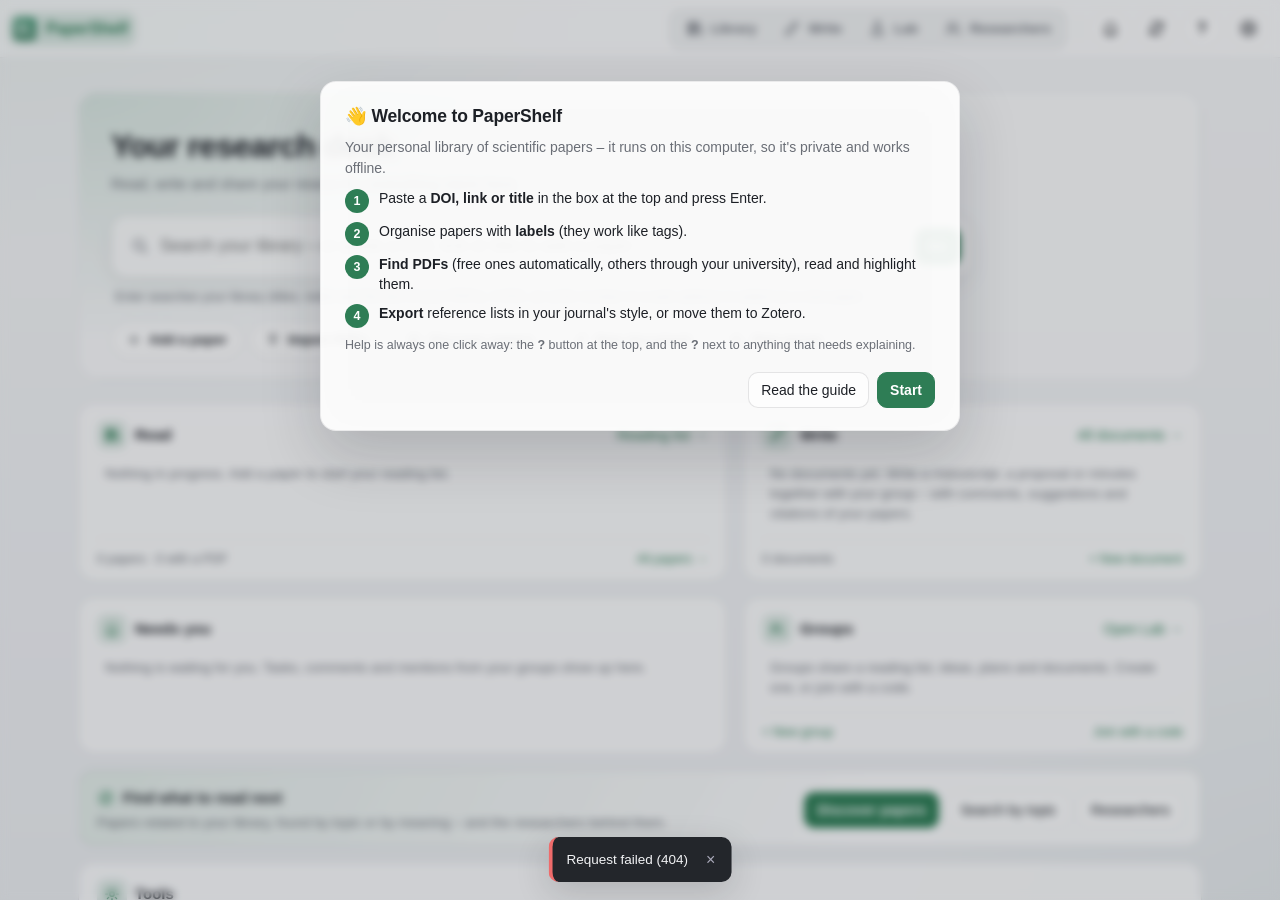
==== commit 4793336c: "Version 2.27.1" ====
--- a/static/index.html
+++ b/static/index.html
@@ -19,7 +19,7 @@
 <div class="app">
   <header>
     <div class="menu-wrap brand-wrap">
-      <button class="brand" id="brand-btn" type="button" title="Home (click the arrow for the menu)"><img src="/static/icons/icon-64.png" alt="" width="26" height="26">PaperShelf<svg class="brand-car" viewBox="0 0 10 6" aria-hidden="true"><path d="M1 1l4 4 4-4" fill="none" stroke="currentColor" stroke-width="1.6" stroke-linecap="round" stroke-linejoin="round"/></svg></button>
+      <button class="brand" aria-label="PaperShelf – Home" id="brand-btn" type="button" title="Home"><img src="/static/icons/icon-64.png" alt="" width="26" height="26">PaperShelf</button>
       <div class="menu brand-menu" id="brand-menu"></div>
     </div>
     <div id="tabs" class="navtabs">
@@ -36,7 +36,6 @@
     </div>
     <div class="grow"></div>
     <div class="nt-tools" role="tablist">
-      <button data-tab="home" class="nt" title="Home: your desk – what to read, what to write, what needs you, and every tool"><svg class="nt-ico" viewBox="0 0 24 24" aria-hidden="true"><path d="M4 11 12 4l8 7M6 9.8V20h4.5v-5.5h3V20H18V9.8" fill="none" stroke="currentColor" stroke-width="1.7" stroke-linejoin="round" stroke-linecap="round"/></svg><span>Home</span></button>
       <button data-tab="library" class="nt" title="All your papers, read ones included – with map, review tables, Discover and exports"><svg class="nt-ico" viewBox="0 0 24 24" aria-hidden="true"><path d="M4.5 4.5h3.2v15H4.5zM9.6 4.5h3.2v15H9.6zM14.6 5.6l3.1-.8 3.8 14.5-3.1.8z" fill="none" stroke="currentColor" stroke-width="1.7" stroke-linejoin="round"/><path d="M4.5 8h3.2M9.6 8h3.2M4.5 16h3.2M9.6 16h3.2" stroke="currentColor" stroke-width="1.4"/></svg><span>Library</span></button>
       <button data-tab="write" class="nt" title="Write: the documents of all your groups – write together, comment, suggest changes, cite your papers"><svg class="nt-ico" viewBox="0 0 24 24" aria-hidden="true"><path d="M5 19.5l1-4L16.5 5a1.9 1.9 0 0 1 2.7 2.7L8.7 18.2z" fill="none" stroke="currentColor" stroke-width="1.7" stroke-linejoin="round"/><path d="M14.5 7l2.6 2.6M5 19.5h5" fill="none" stroke="currentColor" stroke-width="1.6" stroke-linecap="round"/></svg><span>Write</span></button>
       <button data-tab="lab" class="nt" title="Lab: the research space of your groups – ideas, experiments, discussions, plans and tasks"><svg class="nt-ico" viewBox="0 0 24 24" aria-hidden="true"><path d="M9.5 3.5h5M10.5 3.5v5.2L5.3 17.6A2 2 0 0 0 7 20.5h10a2 2 0 0 0 1.7-2.9l-5.2-8.9V3.5" fill="none" stroke="currentColor" stroke-width="1.7" stroke-linejoin="round" stroke-linecap="round"/><path d="M7.6 14.5h8.8" stroke="currentColor" stroke-width="1.5"/></svg><span>Lab</span><span class="tab-n" id="tab-lab-n"></span></button>
--- a/static/style.css
+++ b/static/style.css
@@ -2224,3 +2224,17 @@
 .wr-t { flex: 1; min-width: 0; display: flex; flex-direction: column; gap: 3px; } .wr-t b { font-size: 15px; font-weight: 650; overflow: hidden; text-overflow: ellipsis; white-space: nowrap; } .wr-t small { color: var(--muted); font-size: 12.5px; display: flex; align-items: center; gap: 8px; flex-wrap: wrap; }
 .wr-chip { display: inline-flex; align-items: center; gap: 5px; padding: 1px 8px; border-radius: 99px; background: color-mix(in srgb, currentColor 9%, transparent); color: inherit; } .wr-chip .i { width: 12px; height: 12px; }
 .wr-empty { text-align: center; padding: 56px 20px; border: 1px dashed var(--border); border-radius: 14px; } .wr-empty .big { color: var(--accent); margin-bottom: 6px; } .wr-empty h3 { margin: 4px 0; }
+
+/* 2.27.1 Home: the logo is the Home button; calmer, clearer desk */
+.brand { border-radius: 10px; padding: 4px 8px 4px 4px; margin-left: -4px; transition: background .15s; } .brand:hover { background: color-mix(in srgb, var(--accent) 9%, transparent); }
+.brand.on { background: color-mix(in srgb, var(--accent) 14%, transparent); } .brand.on { color: var(--accent); }
+.hm-hero { position: relative; padding: 30px 32px 22px; margin: 0; border-radius: 22px; border: 1px solid var(--border-soft);
+  background: radial-gradient(90% 140% at 0% 0%, color-mix(in srgb, var(--accent) 15%, transparent), transparent 62%), color-mix(in srgb, var(--panel) 70%, transparent); }
+.hm-hero h1 { font-size: 32px; margin: 0 0 4px; } .hm-sub { margin: 0 0 20px; color: var(--muted); font-size: 15px; }
+.hm-omni { max-width: 860px; border-radius: 16px; padding: 10px 10px 10px 18px; } .hm-omni input { font-size: 17px; }
+.hm-chips { margin: 16px 0 0; } .hm-hint { margin-top: 10px; }
+.hm-card { border-radius: 16px; transition: box-shadow .15s, border-color .15s; } .hm-card:hover { box-shadow: 0 6px 22px rgba(0,0,0,.06); }
+.hm-h h2 .i { width: 30px; height: 30px; padding: 6px; border-radius: 9px; background: color-mix(in srgb, var(--accent) 13%, transparent); }
+.hm-foot { display: flex; align-items: center; gap: 18px; flex-wrap: wrap; margin-top: 26px; padding: 14px 4px 0; border-top: 1px solid var(--border-soft); color: var(--muted); font-size: 12.5px; }
+.hm-foot .grow { flex: 1; } .hm-upd { color: var(--accent); font-weight: 650; }
+@media (max-width: 1000px) { .hm-hero { padding: 22px 18px 18px; border-radius: 18px; margin: 0; } .hm-hero h1 { font-size: 26px; } }
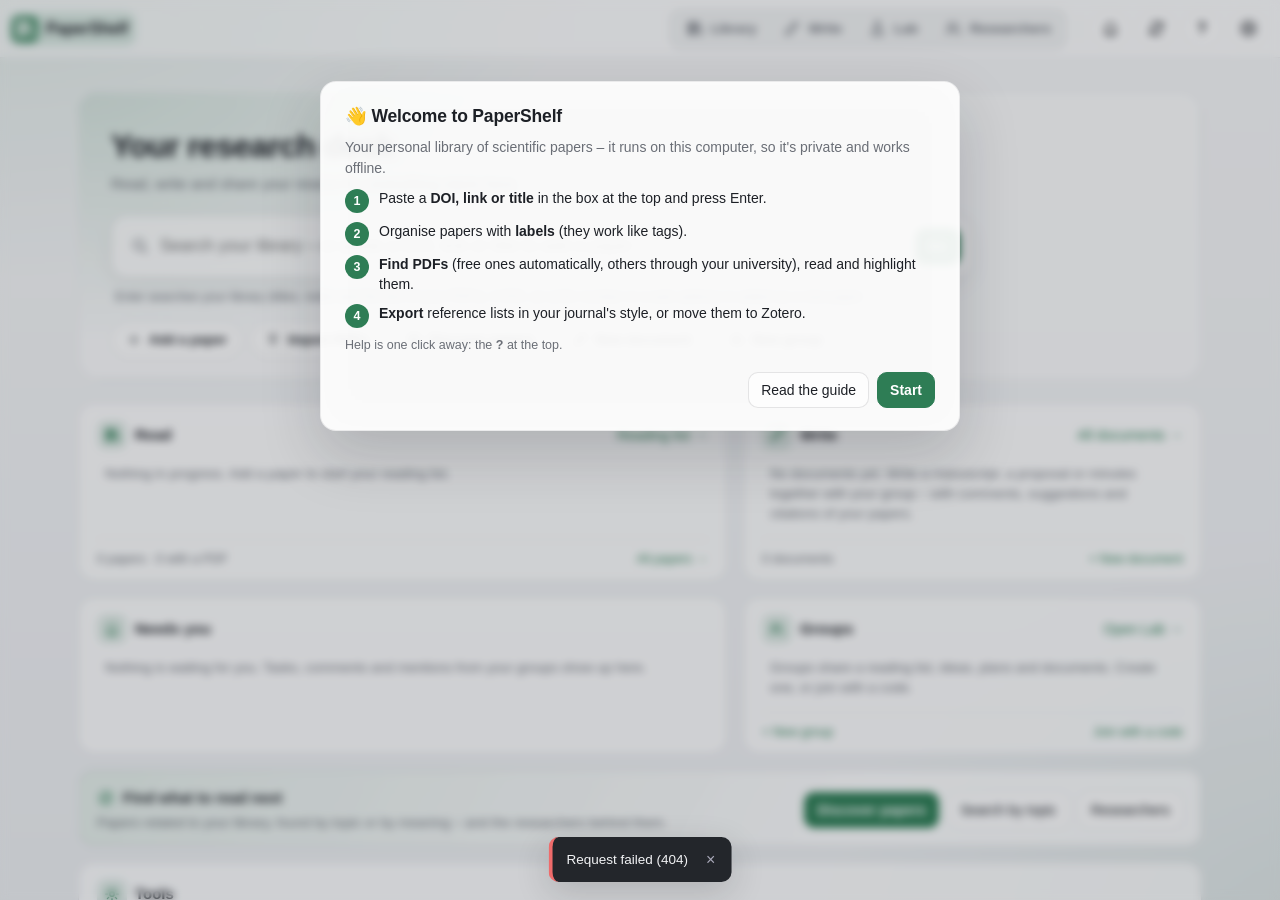
==== commit c2cd8f8e: "Version 2.28" ====
--- a/static/index.html
+++ b/static/index.html
@@ -4,6 +4,7 @@
 <meta charset="utf-8">
 <meta name="viewport" content="width=device-width, initial-scale=1">
 <title>PaperShelf</title>
+<link rel="icon" type="image/svg+xml" id="fav-svg" href="/static/icons/logo.svg">
 <link rel="icon" type="image/png" sizes="32x32" href="/static/icons/icon-32.png">
 <link rel="icon" type="image/png" sizes="192x192" href="/static/icons/icon-192.png">
 <link rel="apple-touch-icon" href="/static/icons/icon-180.png">
@@ -19,7 +20,7 @@
 <div class="app">
   <header>
     <div class="menu-wrap brand-wrap">
-      <button class="brand" aria-label="PaperShelf – Home" id="brand-btn" type="button" title="Home"><img src="/static/icons/icon-64.png" alt="" width="26" height="26">PaperShelf</button>
+      <button class="brand" aria-label="PaperShelf – Home" id="brand-btn" type="button" title="Home"><svg class="logo" viewBox="0 0 28 28" width="26" height="26" aria-hidden="true"><defs><linearGradient id="lg" x1="0" y1="0" x2="1" y2="1"><stop offset="0" stop-color="color-mix(in srgb, var(--accent) 78%, #fff)"/><stop offset="1" stop-color="var(--accent)"/></linearGradient></defs><rect width="28" height="28" rx="7.5" fill="url(#lg)"/><g transform="translate(2 2) scale(1)" fill="none" stroke="var(--accent-ink)" stroke-width="1.7" stroke-linecap="round" stroke-linejoin="round"><path d="M4.5 4.5h3.2v15H4.5zM9.6 4.5h3.2v15H9.6zM14.6 5.6l3.1-.8 3.8 14.5-3.1.8z"/><path d="M4.5 8h3.2M9.6 8h3.2M4.5 16h3.2M9.6 16h3.2"/></g></svg>PaperShelf</button>
       <div class="menu brand-menu" id="brand-menu"></div>
     </div>
     <div id="tabs" class="navtabs">
--- a/static/style.css
+++ b/static/style.css
@@ -2238,3 +2238,66 @@
 .hm-foot { display: flex; align-items: center; gap: 18px; flex-wrap: wrap; margin-top: 26px; padding: 14px 4px 0; border-top: 1px solid var(--border-soft); color: var(--muted); font-size: 12.5px; }
 .hm-foot .grow { flex: 1; } .hm-upd { color: var(--accent); font-weight: 650; }
 @media (max-width: 1000px) { .hm-hero { padding: 22px 18px 18px; border-radius: 18px; margin: 0; } .hm-hero h1 { font-size: 26px; } }
+
+.brand .logo { width: 26px; height: 26px; display: block; flex: none; filter: drop-shadow(0 1px 2px color-mix(in srgb, var(--accent) 35%, transparent)); }
+.brand.on { color: var(--text); }
+
+/* ===== 2.28 One look everywhere: the Home glass style on Library, Write, Lab and Researchers ===== */
+body.look-glass {
+  --g-card: rgba(255,255,255,.66); --g-card-hover: rgba(255,255,255,.88);
+  --g-shadow: 0 1px 2px rgba(15,20,30,.04), 0 6px 20px rgba(15,20,30,.05); --g-shadow-hi: 0 2px 4px rgba(15,20,30,.05), 0 12px 30px rgba(15,20,30,.09);
+  --g-hero: radial-gradient(90% 160% at 0% 0%, color-mix(in srgb, var(--accent) 15%, transparent), transparent 62%), var(--glass);
+  --g-chip: color-mix(in srgb, var(--accent) 13%, transparent);
+}
+@media (prefers-color-scheme: dark) { body.look-glass {
+  --g-card: rgba(255,255,255,.05); --g-card-hover: rgba(255,255,255,.085);
+  --g-shadow: 0 1px 2px rgba(0,0,0,.25), 0 6px 20px rgba(0,0,0,.18); --g-shadow-hi: 0 2px 4px rgba(0,0,0,.3), 0 12px 30px rgba(0,0,0,.3);
+  --g-hero: radial-gradient(90% 160% at 0% 0%, color-mix(in srgb, var(--accent) 20%, transparent), transparent 62%), rgba(255,255,255,.04);
+} }
+/* a little more colour behind the glass, so the blur has something to show */
+body.look-glass { background: radial-gradient(1000px 600px at 0% -10%, color-mix(in srgb, var(--accent) 13%, transparent), transparent 62%),
+  radial-gradient(900px 700px at 105% 105%, color-mix(in srgb, var(--accent) 9%, transparent), transparent 60%), linear-gradient(180deg, #f6f7f8, #eceef1) fixed; }
+@media (prefers-color-scheme: dark) { body.look-glass { background: radial-gradient(1000px 600px at 0% -10%, color-mix(in srgb, var(--accent) 16%, transparent), transparent 62%),
+  radial-gradient(900px 700px at 105% 105%, color-mix(in srgb, var(--accent) 10%, transparent), transparent 60%), linear-gradient(180deg, #17181b, #111214) fixed; } }
+
+/* page headers = the Home hero panel */
+body.look-glass .view-head, body.look-glass .lab-head, body.look-glass .wr-head, body.look-glass .pp-head {
+  background: var(--g-hero); border: 1px solid var(--border-soft); border-radius: 20px; box-shadow: var(--g-shadow);
+  -webkit-backdrop-filter: var(--blur); backdrop-filter: var(--blur);
+}
+body.look-glass .view-head { margin: 14px 18px 4px; padding: 12px 18px; }
+body.look-glass .lab-head, body.look-glass .wr-head { padding: 18px 22px; }
+body.look-glass .toolbar { border-bottom: 0; padding: 6px 24px; }
+
+/* paper rows and list items = cards */
+body.look-glass #list { padding: 8px 18px 60px; }
+body.look-glass #list > .row, body.look-glass #list .row { background: var(--g-card); border: 1px solid var(--border-soft); border-radius: 16px; margin: 0 0 8px; padding: 12px 12px;
+  box-shadow: var(--g-shadow); -webkit-backdrop-filter: var(--blur); backdrop-filter: var(--blur); transition: box-shadow .15s, background .15s, border-color .15s; }
+body.look-glass #list > .row + .row { box-shadow: var(--g-shadow); }
+body.look-glass #list .row:hover { background: var(--g-card-hover); box-shadow: var(--g-shadow-hi); border-color: var(--border); }
+body.look-glass #list .row.selected { background: var(--sel); border-color: color-mix(in srgb, var(--accent) 40%, transparent); }
+body.look-glass #list .row.open { background: var(--g-card-hover); border-color: var(--accent); box-shadow: 0 0 0 3px color-mix(in srgb, var(--accent) 14%, transparent), var(--g-shadow); }
+
+/* cards everywhere */
+body.look-glass .lab-card, body.look-glass .p-card, body.look-glass .s-card, body.look-glass .wr-row, body.look-glass .lp, body.look-glass .lab-task, body.look-glass .lab-new, body.look-glass .opt {
+  background: var(--g-card); border: 1px solid var(--border-soft); border-radius: 16px; box-shadow: var(--g-shadow);
+  -webkit-backdrop-filter: var(--blur); backdrop-filter: var(--blur); transition: box-shadow .15s, background .15s, border-color .15s; }
+body.look-glass .lab-card:hover, body.look-glass .p-card:hover, body.look-glass .wr-row:hover, body.look-glass .lab-task:hover { background: var(--g-card-hover); box-shadow: var(--g-shadow-hi); }
+
+/* sidebars: tinted glass with the same accent glow as the hero */
+body.look-glass aside#sidebar, body.look-glass aside#people-side, body.look-glass .lab-rail {
+  background: radial-gradient(120% 40% at 0% 0%, color-mix(in srgb, var(--accent) 10%, transparent), transparent 70%), var(--side); }
+body.look-glass .nav-item, body.look-glass .lab-ni, body.look-glass .lab-nav button { border-radius: 12px; }
+body.look-glass .nav-item.active, body.look-glass .lab-ni.on, body.look-glass .lab-nav button.on { background: var(--g-chip); color: var(--accent); }
+body.look-glass #detail, body.look-glass .rv-wrap { border-radius: 18px; box-shadow: var(--g-shadow); margin: 8px 10px 10px 0; }
+body.look-glass .section-label, body.look-glass .side-head { letter-spacing: .02em; }
+@media (max-width: 800px) { body.look-glass .view-head { margin: 8px 8px 2px; padding: 10px 12px; border-radius: 16px; } body.look-glass #list { padding: 6px 8px 60px; } }
+body.look-glass .p-search { background: var(--g-hero); border: 1px solid var(--border-soft); border-radius: 22px; box-shadow: var(--g-shadow); padding: 26px 30px 24px; max-width: 820px;
+  -webkit-backdrop-filter: var(--blur); backdrop-filter: var(--blur); }
+body.look-glass .p-search h1 { font-size: 28px; letter-spacing: -.02em; }
+body.look-glass .p-search form { background: var(--glass-strong); border: 1px solid var(--border); border-radius: 16px; padding: 8px; box-shadow: var(--g-shadow); }
+body.look-glass .p-search form .input { border: 0; background: transparent; box-shadow: none; }
+body.look-glass .cand, body.look-glass .gp-card, body.look-glass .ho-card, body.look-glass .warn-box { background: var(--g-card); border-radius: 16px; box-shadow: var(--g-shadow); border-color: var(--border-soft); }
+body.look-glass .h-panel { background: var(--glass-strong); -webkit-backdrop-filter: var(--blur); backdrop-filter: var(--blur); border-radius: 20px; }
+body.look-glass .h-nav { background: radial-gradient(120% 40% at 0% 0%, color-mix(in srgb, var(--accent) 9%, transparent), transparent 70%); }
+body.look-glass .h-nav a.on { background: var(--g-chip); color: var(--accent); }
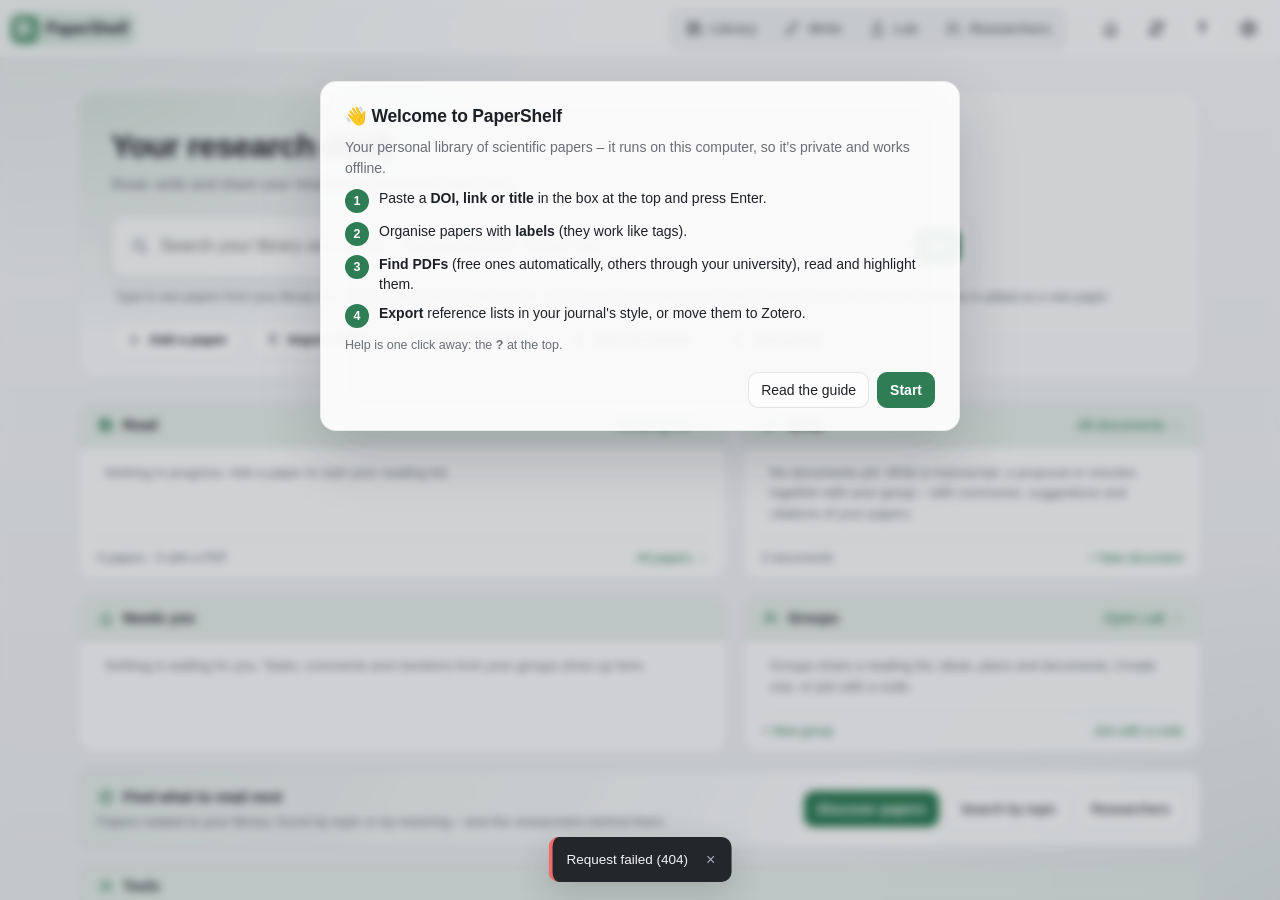
==== commit 243f1c7e: "Version 2.28.3" ====
--- a/static/index.html
+++ b/static/index.html
@@ -82,8 +82,8 @@
           <button data-mode="map" title="Citation map of these papers"><svg class="i" viewBox="0 0 24 24" aria-hidden="true"><circle cx="6.5" cy="7" r="2.3"/><circle cx="17.5" cy="6.5" r="2.3"/><circle cx="12" cy="17.5" r="2.3"/><path d="M8.5 8.4l2.4 7M15.8 8.5l-2.6 7M8.9 7h6.3"/></svg><span class="ml">Map</span></button>
           <button data-mode="table" title="Review table of a label or a group: one row per paper, with columns such as aim, method, result… (in a group it is shared with the members)"><svg class="i" viewBox="0 0 24 24" aria-hidden="true"><rect x="4" y="5" width="16" height="14" rx="2.2"/><path d="M4 10h16M10 10v9"/></svg><span class="ml">Table</span></button>
         </div>
-        <div class="filters" id="filters"></div>
       </div>
+      <div class="filters" id="filters"></div>
       <div class="head-right">
         <label class="search-box"><svg viewBox="0 0 24 24" aria-hidden="true"><circle cx="10.5" cy="10.5" r="6" fill="none" stroke="currentColor" stroke-width="1.9"/><path d="M15 15l5 5" stroke="currentColor" stroke-width="1.9" stroke-linecap="round"/></svg><input id="search" type="search" placeholder="Search titles, notes, PDFs…" title="Searches titles, authors, journals, keywords, abstracts, notes – and the text inside your PDFs"><kbd>/</kbd></label>
       </div>
--- a/static/style.css
+++ b/static/style.css
@@ -2301,3 +2301,82 @@
 body.look-glass .h-panel { background: var(--glass-strong); -webkit-backdrop-filter: var(--blur); backdrop-filter: var(--blur); border-radius: 20px; }
 body.look-glass .h-nav { background: radial-gradient(120% 40% at 0% 0%, color-mix(in srgb, var(--accent) 9%, transparent), transparent 70%); }
 body.look-glass .h-nav a.on { background: var(--g-chip); color: var(--accent); }
+
+/* 2.28.1 Home cards: the title is a tinted band; rows below use small plain icons, so the two levels never look alike */
+.hm-card { padding-top: 0; overflow: hidden; }
+.hm-card > .hm-h { margin: 0 -18px 8px; padding: 11px 18px; background: color-mix(in srgb, var(--accent) 11%, transparent); border-bottom: 1px solid color-mix(in srgb, var(--accent) 16%, transparent); }
+.hm-h h2 .i { width: 18px; height: 18px; padding: 0; border-radius: 0; background: none; color: var(--accent); }
+.hm-h h2 { font-size: 14px; letter-spacing: .01em; }
+.hm-ri { width: 20px; height: 20px; border-radius: 0; background: none; }
+.hm-ri .i { width: 16px; height: 16px; opacity: .8; }
+.hm-row { gap: 10px; }
+.hm-card.hm-disc { padding-top: 16px; padding-bottom: 16px; }
+
+/* 2.28.2 document bar: one row, one height, glass panel */
+.dx-bar { align-items: center; gap: 8px; padding: 8px 10px; }
+body.look-glass .dx-bar { background: var(--g-hero); border: 1px solid var(--border-soft); border-radius: 16px; box-shadow: var(--g-shadow); -webkit-backdrop-filter: var(--blur); backdrop-filter: var(--blur); }
+.dx-bar .seg { margin: 0; align-self: center; }
+.dx-bar .seg button { padding: 0 13px; height: 28px; font-size: 13px; display: inline-flex; align-items: center; }
+.dx-bar .btn.small, .dx-bar .btn.small.dx-ibtn { height: 34px; display: inline-flex; align-items: center; gap: 4px; }
+.dx-bar .dx-modes { height: 34px; box-sizing: border-box; align-items: center; }
+.dx-bar .dx-title { height: 34px; box-sizing: border-box; }
+.dx-bar .dx-menu { display: inline-flex; }
+
+/* 2.28.2 Researchers = Home style: hero panel, cards with a tinted title band, soft tiles */
+body.look-glass #people-main { padding: 16px 22px 80px; }
+body.look-glass .hero { background: var(--g-hero); border: 1px solid var(--border-soft); border-radius: 20px; box-shadow: var(--g-shadow); -webkit-backdrop-filter: var(--blur); backdrop-filter: var(--blur); }
+body.look-glass .hero .avatar { box-shadow: 0 0 0 3px color-mix(in srgb, var(--accent) 22%, transparent); }
+body.look-glass .p-card { background: var(--g-card); border: 1px solid var(--border-soft); border-radius: 16px; box-shadow: var(--g-shadow); padding: 0 16px 14px; overflow: hidden;
+  -webkit-backdrop-filter: var(--blur); backdrop-filter: var(--blur); }
+body.look-glass .p-card > h3 { margin: 0 -16px 12px; padding: 10px 16px; font-size: 12.5px; color: var(--text);
+  background: color-mix(in srgb, var(--accent) 11%, transparent); border-bottom: 1px solid color-mix(in srgb, var(--accent) 16%, transparent); }
+body.look-glass .stile { background: color-mix(in srgb, var(--accent) 7%, var(--g-card)); border: 1px solid var(--border-soft); border-radius: 12px; }
+body.look-glass .stile.this-year { background: var(--g-chip); }
+body.look-glass .ptabs { margin: 14px 0 12px; }
+body.look-glass .p-search { margin: 24px auto 0; }
+body.look-glass #people-main .btn.small { border-radius: 10px; }
+body.look-glass .p-card > .dash-head, body.look-glass .p-card > .sum-head { margin: 0 -16px 12px; padding: 10px 16px; align-items: center;
+  background: color-mix(in srgb, var(--accent) 11%, transparent); border-bottom: 1px solid color-mix(in srgb, var(--accent) 16%, transparent); }
+body.look-glass .p-card > .dash-head h3, body.look-glass .p-card > .sum-head h3 { margin: 0; padding: 0; background: none; border: 0; }
+@media (prefers-color-scheme: dark) { body.look-glass .stile { background: rgba(255,255,255,.06); } body.look-glass .stile.this-year { background: var(--g-chip); } }
+
+/* 2.28.2 Write list: per-document menu */
+.wr-row { position: relative; }
+.wr-more { flex: none; width: 30px; height: 30px; border-radius: 9px; display: grid; place-items: center; color: var(--muted); font-size: 18px; line-height: 1; opacity: 0; transition: opacity .12s, background .12s; cursor: pointer; }
+.wr-row:hover .wr-more, .wr-row:focus-within .wr-more, .wr-more:focus { opacity: 1; } .wr-more:hover { background: color-mix(in srgb, var(--accent) 12%, transparent); color: var(--text); }
+@media (hover: none) { .wr-more { opacity: 1; } }
+.wr-pop { position: absolute; right: 12px; top: 46px; z-index: 20; min-width: 210px; padding: 6px; display: flex; flex-direction: column; gap: 2px; background: var(--panel); border: 1px solid var(--border); border-radius: 12px; box-shadow: var(--shadow); text-align: left; }
+.wr-pop button { border: 0; background: none; text-align: left; padding: 8px 10px; border-radius: 8px; cursor: pointer; font: inherit; color: inherit; } .wr-pop button:hover { background: color-mix(in srgb, var(--accent) 10%, transparent); } .wr-pop .danger { color: var(--danger); }
+.wr-pop > span { padding: 8px 10px; }
+
+/* 2.28.3 search/keyword chips get their own row under the header, never on top of the buttons; long titles are shortened */
+.view-head > .filters { grid-column: 1 / -1; min-width: 0; }
+.view-head > .filters:empty { display: none; }
+.view-head > .filters .fchip { max-width: 100%; min-width: 0; }
+.fchip .fc-t { min-width: 0; overflow: hidden; text-overflow: ellipsis; white-space: nowrap; }
+.fchip button { flex: none; }
+
+/* header grid: explicit cells; below ~1060 px of free width (the sidebar takes its share) the view switch moves to its own row */
+.view-head > .vh-left { grid-column: 1; grid-row: 1; } .view-head > .vh-center { grid-column: 2; grid-row: 2; } .view-head > .head-right { grid-column: 3; grid-row: 1; }
+.view-head > .vh-center { grid-row: 1; }
+.view-head > .filters { grid-row: 2; }
+main.mid .view-head { grid-template-columns: minmax(0, 1fr) auto; }
+main.mid .view-head > .vh-left { grid-column: 1; grid-row: 1; } main.mid .view-head > .head-right { grid-column: 2; grid-row: 1; }
+main.mid .view-head > .vh-center { grid-column: 1 / -1; grid-row: 2; justify-content: flex-start; }
+main.mid .view-head > .filters { grid-row: 3; }
+
+/* Home search suggestions */
+.hm-sug { position: absolute; left: 0; right: 0; top: calc(100% + 8px); z-index: 40; text-align: left; max-height: 62vh; overflow: auto; padding: 6px; background: var(--panel); border: 1px solid var(--border); border-radius: 16px; box-shadow: var(--shadow); }
+.hm-sug[hidden] { display: none; }
+.hm-sg-h { padding: 8px 10px 4px; font-size: 11.5px; font-weight: 600; color: var(--muted); display: flex; gap: 8px; align-items: baseline; }
+.hm-sg-i { padding: 8px 10px; border-radius: 10px; cursor: pointer; display: grid; grid-template-columns: minmax(0, 1fr) auto; column-gap: 10px; align-items: center; }
+.hm-sg-i b { font-weight: 600; grid-column: 1; overflow: hidden; text-overflow: ellipsis; display: -webkit-box; -webkit-line-clamp: 2; -webkit-box-orient: vertical; }
+.hm-sg-i small { grid-column: 1; color: var(--muted); font-size: 12px; overflow: hidden; text-overflow: ellipsis; white-space: nowrap; }
+.hm-sg-i .hm-sg-add, .hm-sg-i .hm-sg-have { grid-column: 2; grid-row: 1 / span 2; font-size: 12px; color: var(--accent); white-space: nowrap; }
+.hm-sg-i .hm-sg-have { color: var(--muted); }
+.hm-sg-i:hover, .hm-sg-i.on { background: color-mix(in srgb, var(--accent) 10%, transparent); }
+.hm-sg-more, .hm-sg-act { color: var(--accent); display: block; font-size: 13px; }
+.hm-sg-m { padding: 8px 10px; font-size: 13px; } .hm-sg-m.err { color: var(--danger); }
+.hm-hero { position: relative; z-index: 5; }
+.hm-sug { background: #fff; -webkit-backdrop-filter: none; backdrop-filter: none; }
+@media (prefers-color-scheme: dark) { .hm-sug { background: #202226; } }
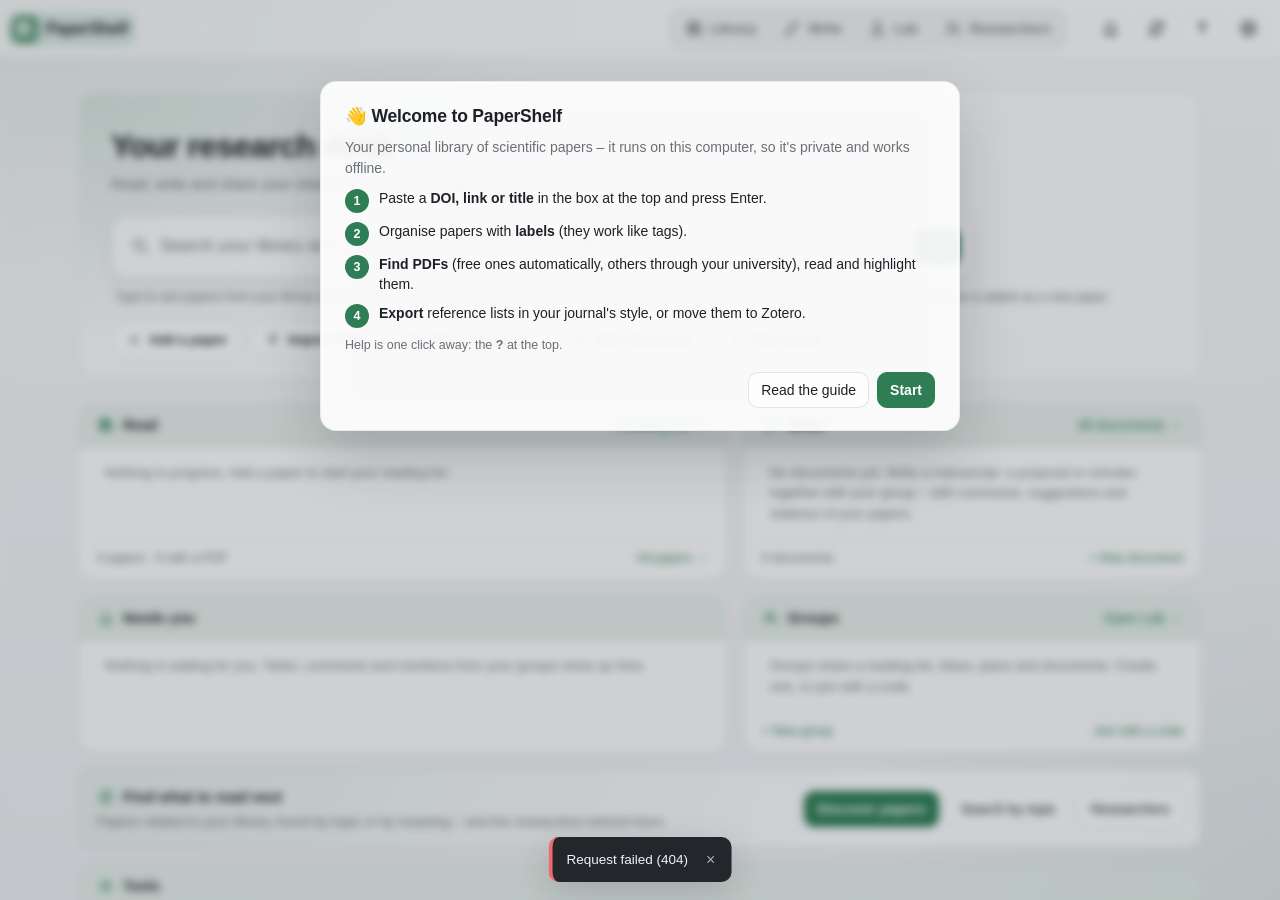
==== commit 6df2a366: "Version 2.28.5" ====
--- a/static/index.html
+++ b/static/index.html
@@ -145,7 +145,8 @@
 <script src="/static/notes.js"></script>
 <script src="/static/appinstall.js"></script>
 <script src="/static/smart.js"></script>
-  <script src="/static/docs.js"></script>
+  <script src="/static/clip.js"></script>
+<script src="/static/docs.js"></script>
   <script src="/static/lab.js"></script>
 </body>
 </html>
--- a/static/style.css
+++ b/static/style.css
@@ -2360,10 +2360,10 @@
 .view-head > .vh-left { grid-column: 1; grid-row: 1; } .view-head > .vh-center { grid-column: 2; grid-row: 2; } .view-head > .head-right { grid-column: 3; grid-row: 1; }
 .view-head > .vh-center { grid-row: 1; }
 .view-head > .filters { grid-row: 2; }
-main.mid .view-head { grid-template-columns: minmax(0, 1fr) auto; }
-main.mid .view-head > .vh-left { grid-column: 1; grid-row: 1; } main.mid .view-head > .head-right { grid-column: 2; grid-row: 1; }
-main.mid .view-head > .vh-center { grid-column: 1 / -1; grid-row: 2; justify-content: flex-start; }
-main.mid .view-head > .filters { grid-row: 3; }
+body .view-head.vh-mid { grid-template-columns: minmax(0, 1fr) auto; }
+body .view-head.vh-mid > .vh-left { grid-column: 1; grid-row: 1; } body .view-head.vh-mid > .head-right { grid-column: 2; grid-row: 1; }
+body .view-head.vh-mid > .vh-center { grid-column: 1 / -1; grid-row: 2; justify-content: flex-start; }
+body .view-head.vh-mid > .filters { grid-row: 3; }
 
 /* Home search suggestions */
 .hm-sug { position: absolute; left: 0; right: 0; top: calc(100% + 8px); z-index: 40; text-align: left; max-height: 62vh; overflow: auto; padding: 6px; background: var(--panel); border: 1px solid var(--border); border-radius: 16px; box-shadow: var(--shadow); }
@@ -2380,3 +2380,14 @@
 .hm-hero { position: relative; z-index: 5; }
 .hm-sug { background: #fff; -webkit-backdrop-filter: none; backdrop-filter: none; }
 @media (prefers-color-scheme: dark) { .hm-sug { background: #202226; } }
+
+/* very little room: icons only (the names show as tooltips) */
+.view-head.vh-tiny .scope-seg button span:not(.tab-n), .view-head.vh-tiny .mode-seg button .ml { display: none; }
+.view-head.vh-tiny .mode-seg button, .view-head.vh-tiny .scope-seg button { padding: 0 10px; }
+.view-head.vh-tiny .search-box { flex: 1 1 120px; min-width: 90px; width: auto; }
+.view-head .scope-seg, .view-head .mode-seg { flex-shrink: 0; }
+.view-head.vh-mid .vh-left { flex-wrap: wrap; row-gap: 8px; }
+
+.dx-tt { display: inline-flex; gap: 2px; align-items: center; padding-left: 6px; margin-left: 2px; border-left: 1px solid var(--border-soft); }
+.dx-tt[hidden] { display: none; }
+.dx-tt button { font-size: 12px; color: var(--accent); }
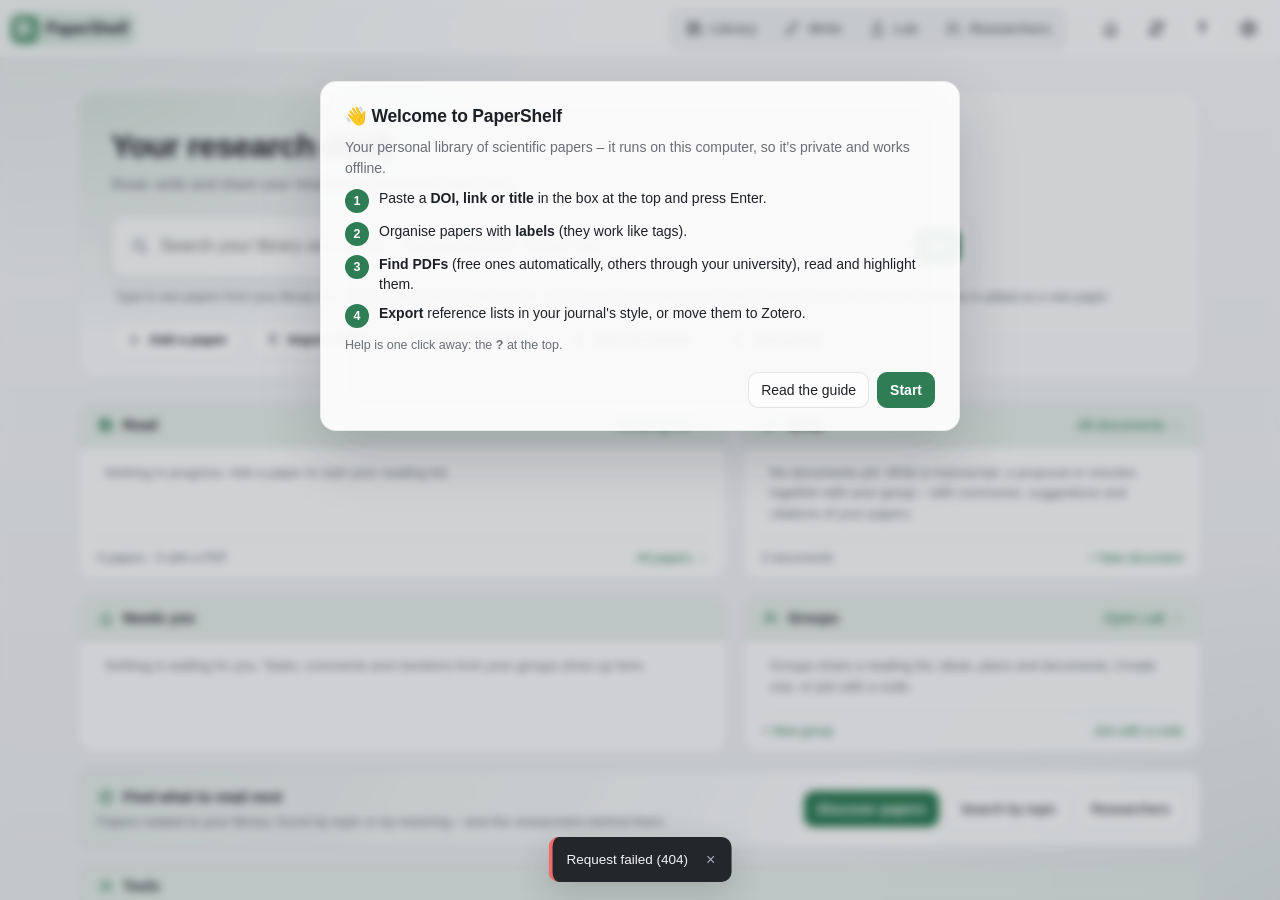
==== commit bfba30f7: "Version 2.28.6" ====
--- a/static/index.html
+++ b/static/index.html
@@ -4,7 +4,7 @@
 <meta charset="utf-8">
 <meta name="viewport" content="width=device-width, initial-scale=1">
 <title>PaperShelf</title>
-<link rel="icon" type="image/svg+xml" id="fav-svg" href="/static/icons/logo.svg">
+<link rel="icon" type="image/png" sizes="64x64" id="fav-svg" href="/static/icons/icon-64.png">
 <link rel="icon" type="image/png" sizes="32x32" href="/static/icons/icon-32.png">
 <link rel="icon" type="image/png" sizes="192x192" href="/static/icons/icon-192.png">
 <link rel="apple-touch-icon" href="/static/icons/icon-180.png">
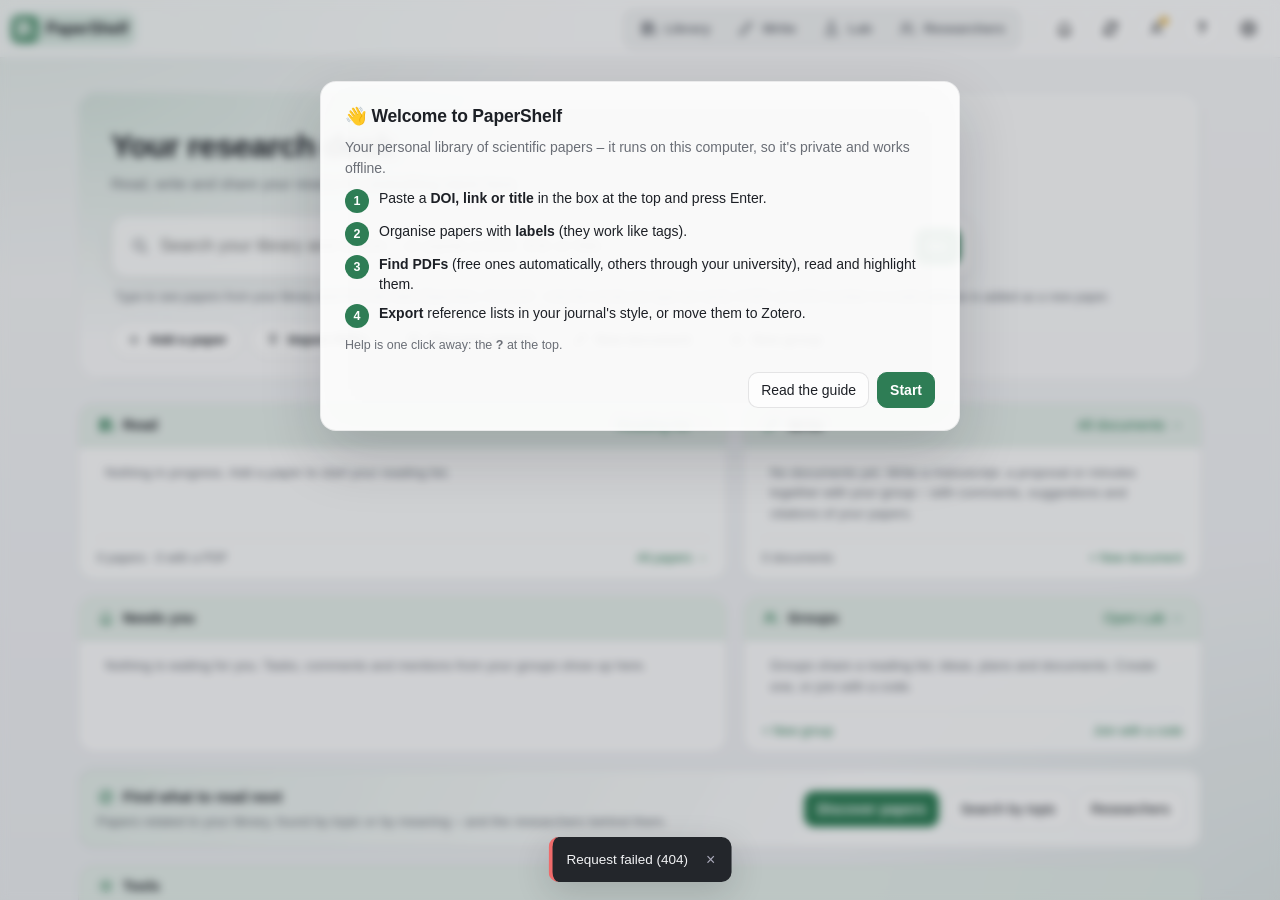
==== commit 8578f089: "Version 2.33" ====
--- a/static/index.html
+++ b/static/index.html
@@ -47,6 +47,7 @@
     <button class="btn small update-btn" id="update-btn" style="display:none">⬆ Update</button>
     <button class="btn icon round feed-btn" id="feed-btn" type="button" title="What's new"><svg class="hb-ico" viewBox="0 0 24 24" aria-hidden="true"><path d="M6 16.5V11a6 6 0 0 1 12 0v5.5l1.6 1.8H4.4z" fill="none" stroke="currentColor" stroke-width="1.8" stroke-linejoin="round"/><path d="M10 20.5a2.2 2.2 0 0 0 4 0" fill="none" stroke="currentColor" stroke-width="1.8" stroke-linecap="round"/></svg><span class="feed-n" id="feed-n"></span></button>
     <button class="btn icon round" id="sync-btn" title="Update now"><svg class="sync-ico" viewBox="0 0 16 16" aria-hidden="true"><path d="M13.2 6.3A5.4 5.4 0 0 0 3.4 4.9M2.8 9.7a5.4 5.4 0 0 0 9.8 1.4" fill="none" stroke="currentColor" stroke-width="1.6" stroke-linecap="round"/><path d="M13.6 2.6v3.9H9.7M2.4 13.4V9.5h3.9" fill="none" stroke="currentColor" stroke-width="1.6" stroke-linecap="round" stroke-linejoin="round"/></svg></button>
+    <button class="btn icon round acc-btn" id="account-btn" type="button" title="Sign in with GitHub" aria-label="Account"></button>
     <button class="btn icon round" data-help="start" title="Guide and help"><span class="hb-q">?</span></button>
     <button class="btn icon round" id="settings-btn" title="Settings"><svg class="hb-ico" viewBox="0 0 24 24" aria-hidden="true"><path d="M12 15.2a3.2 3.2 0 1 0 0-6.4 3.2 3.2 0 0 0 0 6.4z" fill="none" stroke="currentColor" stroke-width="1.8"/><path d="M19.4 13.5a7.6 7.6 0 0 0 0-3l2-1.6-2-3.4-2.4 1a7.4 7.4 0 0 0-2.6-1.5L14 2.5h-4l-.4 2.5A7.4 7.4 0 0 0 7 6.5l-2.4-1-2 3.4 2 1.6a7.6 7.6 0 0 0 0 3l-2 1.6 2 3.4 2.4-1a7.4 7.4 0 0 0 2.6 1.5l.4 2.5h4l.4-2.5a7.4 7.4 0 0 0 2.6-1.5l2.4 1 2-3.4z" fill="none" stroke="currentColor" stroke-width="1.6" stroke-linejoin="round"/></svg></button>
   </header>
@@ -141,6 +142,7 @@
 <script src="/static/update.js"></script>
 <script src="/static/suggest.js"></script>
 <script src="/static/shares.js"></script>
+<script src="/static/account.js"></script>
 <script src="/static/home.js"></script>
 <script src="/static/notes.js"></script>
 <script src="/static/appinstall.js"></script>
--- a/static/style.css
+++ b/static/style.css
@@ -2391,3 +2391,77 @@
 .dx-tt { display: inline-flex; gap: 2px; align-items: center; padding-left: 6px; margin-left: 2px; border-left: 1px solid var(--border-soft); }
 .dx-tt[hidden] { display: none; }
 .dx-tt button { font-size: 12px; color: var(--accent); }
+
+/* 2.29.2 – floating Preview switch + who-is-where, always at the bottom of the document */
+.dx-float { position: fixed; bottom: 16px; right: 16px; z-index: 40; display: flex; flex-direction: column; align-items: flex-end; gap: 8px; pointer-events: none; max-width: min(420px, calc(100vw - 24px)); }
+.dx-float > * { pointer-events: auto; }
+.dx-fab { border: 1px solid var(--border-soft); background: var(--accent); color: var(--accent-ink, #fff); font: 600 13px/1 inherit; padding: 11px 18px; border-radius: 999px; cursor: pointer; box-shadow: 0 6px 18px rgba(0,0,0,.22); }
+.dx-fab:hover { filter: brightness(1.08); }
+.dx-fab.on { background: var(--panel); color: var(--text); border-color: var(--accent); }
+.dx-pres { display: flex; flex-direction: column; align-items: flex-end; gap: 6px; }
+.dx-pr { display: inline-flex; align-items: center; gap: 8px; max-width: 100%; border: 1px solid var(--border-soft); background: var(--panel); color: var(--text); border-radius: 999px; padding: 5px 12px 5px 6px; font-size: 12.5px; cursor: pointer; box-shadow: 0 4px 14px rgba(0,0,0,.16); }
+.dx-pr span:last-child { overflow: hidden; text-overflow: ellipsis; white-space: nowrap; }
+.dx-pr.typing { border-color: #2b8551; }
+.dx-pr.warn { border-color: #d9822b; background: #fff4e5; color: #6a3b00; }
+body.look-glass.dark .dx-pr.warn, :root[data-theme="dark"] .dx-pr.warn { background: #3a2a12; color: #ffd9a8; }
+@media print { .dx-float { display: none; } }
+/* 2.29.2 – main separation lines of a table with merged header cells stay visible all the way down */
+.md th.tg, .md td.tg, .dx-prev th.tg, .dx-prev td.tg { border-right: 2px solid color-mix(in srgb, currentColor 38%, transparent); }
+
+/* 2.29.4 – other people's cursors and latest changes over the text (Edit mode) */
+.dx-page { position: relative; }
+.dx-rem { position: absolute; pointer-events: none; z-index: 3; }
+.dx-rem i { position: absolute; display: block; }
+.dx-rem .add { background: hsl(var(--c) 80% 55% / .32); border-radius: 3px; animation: dxfade 12s linear forwards; }
+.dx-rem .del { width: 0; border-left: 2px dashed hsl(var(--c) 75% 48%); animation: dxfade 12s linear forwards; }
+.dx-rem .del::before { content: "−"; position: absolute; left: -7px; top: -9px; font: 700 12px/1 sans-serif; color: hsl(var(--c) 75% 42%); }
+.dx-rem .cur { width: 0; border-left: 2px solid hsl(var(--c) 62% 48%); margin-left: -1px; }
+.dx-rem .cur::after { content: attr(data-n); position: absolute; left: -2px; bottom: 100%; white-space: nowrap; font: 600 10.5px/1 -apple-system, "Segoe UI", sans-serif; color: #fff; background: hsl(var(--c) 62% 42%); padding: 2px 5px; border-radius: 4px 4px 4px 0; }
+.dx-rem .cur.typing { animation: dxblink 1.1s steps(2, start) infinite; }
+@keyframes dxfade { 0%, 55% { opacity: 1; } 100% { opacity: 0; } }
+@media (prefers-reduced-motion: reduce) { .dx-rem .cur.typing { animation: none; } }
+
+/* 2.29.5 – comments and suggestions marked in the text you are editing */
+.dx-rem .cm { background: hsl(46 95% 58% / .26); border-bottom: 2px solid hsl(40 90% 50% / .75); }
+.dx-rem .sg { background: hsl(140 55% 45% / .22); border-bottom: 2px dashed hsl(140 55% 36% / .8); }
+.dx-rem .sel { background: hsl(46 95% 55% / .5); border-bottom: 2px solid hsl(34 95% 45%); border-radius: 2px; }
+
+/* 2.30 – colored highlights: ==text== (yellow) or =={green}text== */
+.md mark.hl-green, .dx-prev mark.hl-green { background: #bff0c2; } .md mark.hl-blue, .dx-prev mark.hl-blue { background: #bfe0ff; }
+.md mark.hl-pink, .dx-prev mark.hl-pink { background: #ffc9e3; } .md mark.hl-orange, .dx-prev mark.hl-orange { background: #ffd3a1; }
+@media (prefers-color-scheme: dark) { .md mark.hl-green, .dx-prev mark.hl-green { background: #2c5a30; } .md mark.hl-blue, .dx-prev mark.hl-blue { background: #1f4468; } .md mark.hl-pink, .dx-prev mark.hl-pink { background: #6a2a4c; } .md mark.hl-orange, .dx-prev mark.hl-orange { background: #6b4112; } }
+.dx-rem .hl { border-radius: 3px; mix-blend-mode: multiply; } .dx-rem .hl-yellow { background: #ffe14d99; } .dx-rem .hl-green { background: #7fdc8599; } .dx-rem .hl-blue { background: #7ec0ff99; } .dx-rem .hl-pink { background: #ff8cc599; } .dx-rem .hl-orange { background: #ffae5c99; }
+@media (prefers-color-scheme: dark) { .dx-rem .hl { mix-blend-mode: screen; } .dx-rem .hl-yellow { background: #ffe14d55; } .dx-rem .hl-green { background: #7fdc8555; } .dx-rem .hl-blue { background: #7ec0ff55; } .dx-rem .hl-pink { background: #ff8cc555; } .dx-rem .hl-orange { background: #ffae5c55; } }
+.dx-hlpop { display: flex; gap: 6px; padding: 8px; align-items: center; }
+.dx-hlpop button { width: 26px; height: 26px; border-radius: 50%; border: 2px solid var(--border); cursor: pointer; padding: 0; }
+.dx-hlpop button[data-hl="none"] { width: auto; border-radius: 6px; padding: 0 8px; font-size: 12px; background: none; }
+.dx-hlpop button:hover { border-color: var(--accent); }
+
+/* 2.30.1 – highlight popover: compact row of swatches; toolbar always solid and pinned */
+.dx-pop.dx-hlpop { flex-direction: row; align-items: center; gap: 6px; padding: 8px 10px; min-width: 0; right: auto; width: max-content; background: var(--bg, #fff); border: 1px solid var(--border); border-radius: 12px; box-shadow: 0 8px 24px rgba(0,0,0,.18); }
+.dx-pop.dx-hlpop button[data-hl] { width: 24px; height: 24px; min-width: 24px; padding: 0; border-radius: 50%; border: 2px solid rgba(0,0,0,.18); flex: none; }
+.dx-pop.dx-hlpop button[data-hl="none"] { width: auto; padding: 0 10px; border-radius: 8px; font-size: 12px; background: none; border: 1px solid var(--border); }
+.dx-tools { background: var(--bg, #fff); box-shadow: 0 2px 8px rgba(0,0,0,.08); z-index: 20; }
+.dx-selhl { position: fixed; z-index: 200; display: flex; gap: 6px; align-items: center; padding: 6px 8px; background: var(--bg, #fff); border: 1px solid var(--border); border-radius: 12px; box-shadow: 0 8px 24px rgba(0,0,0,.2); }
+.dx-selhl button { width: 24px; height: 24px; padding: 0; border-radius: 50%; border: 2px solid rgba(0,0,0,.18); cursor: pointer; flex: none; }
+.dx-selhl button.none { width: auto; padding: 0 9px; border-radius: 8px; font-size: 12px; background: none; border: 1px solid var(--border); color: inherit; }
+
+/* 2.33 account button + guided sign-in */
+.acc-btn { position: relative; }
+.acc-btn .acc-dot { position: absolute; top: 5px; right: 5px; width: 8px; height: 8px; border-radius: 50%; background: #e0a82e; box-shadow: 0 0 0 2px var(--panel, #fff); }
+.acc-btn.on .acc-dot { display: none; }
+.acc-ini { display: inline-flex; align-items: center; justify-content: center; width: 24px; height: 24px; border-radius: 50%; background: var(--accent, #2f9e6a); color: #fff; font-weight: 700; font-size: 13px; }
+.acc-ini.big { width: 44px; height: 44px; font-size: 20px; }
+.acc { min-width: 0; }
+.acc-lead { font-size: 16px; margin: 4px 0 6px; }
+.acc-steps { list-style: none; padding: 0; margin: 10px 0; display: grid; gap: 12px; }
+.acc-steps li { display: flex; gap: 10px; align-items: flex-start; }
+.acc-n { flex: none; width: 24px; height: 24px; border-radius: 50%; background: var(--accent, #2f9e6a); color: #fff; font-weight: 700; font-size: 13px; display: inline-flex; align-items: center; justify-content: center; }
+.acc-code { font: 700 34px/1.2 ui-monospace, Menlo, Consolas, monospace; letter-spacing: .14em; text-align: center; padding: 14px; margin: 8px 0; border: 2px dashed var(--accent, #2f9e6a); border-radius: 12px; user-select: all; }
+.acc-list { margin: 8px 0 12px; padding-left: 18px; display: grid; gap: 6px; }
+.acc-who { display: flex; gap: 12px; align-items: center; margin-bottom: 8px; }
+.acc .input.wide { margin: 6px 0; }
+.acc { width: 100%; }
+.acc-code, .acc .input.wide, .acc .opt { box-sizing: border-box; max-width: 100%; width: 100%; }
+.acc .input.wide { width: 100%; }
+.acc-steps li > div { min-width: 0; flex: 1; overflow-wrap: anywhere; }
